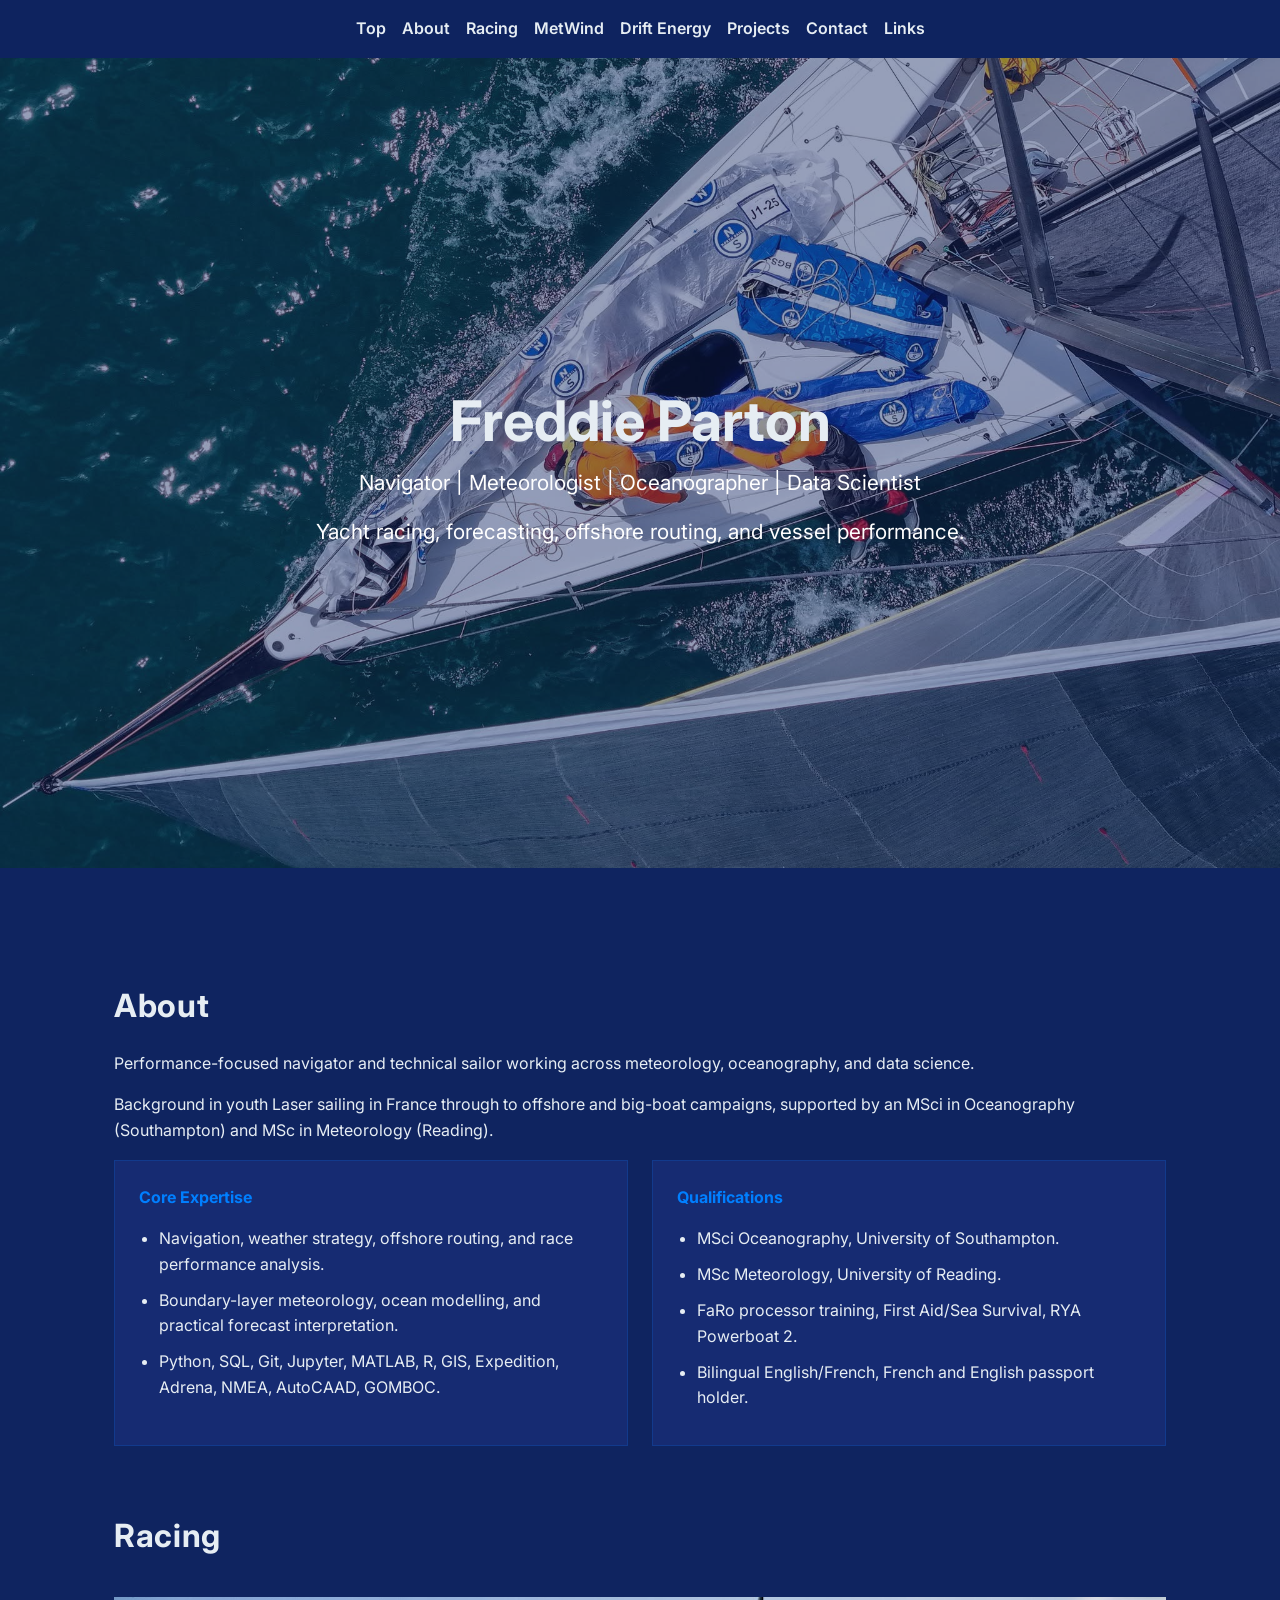
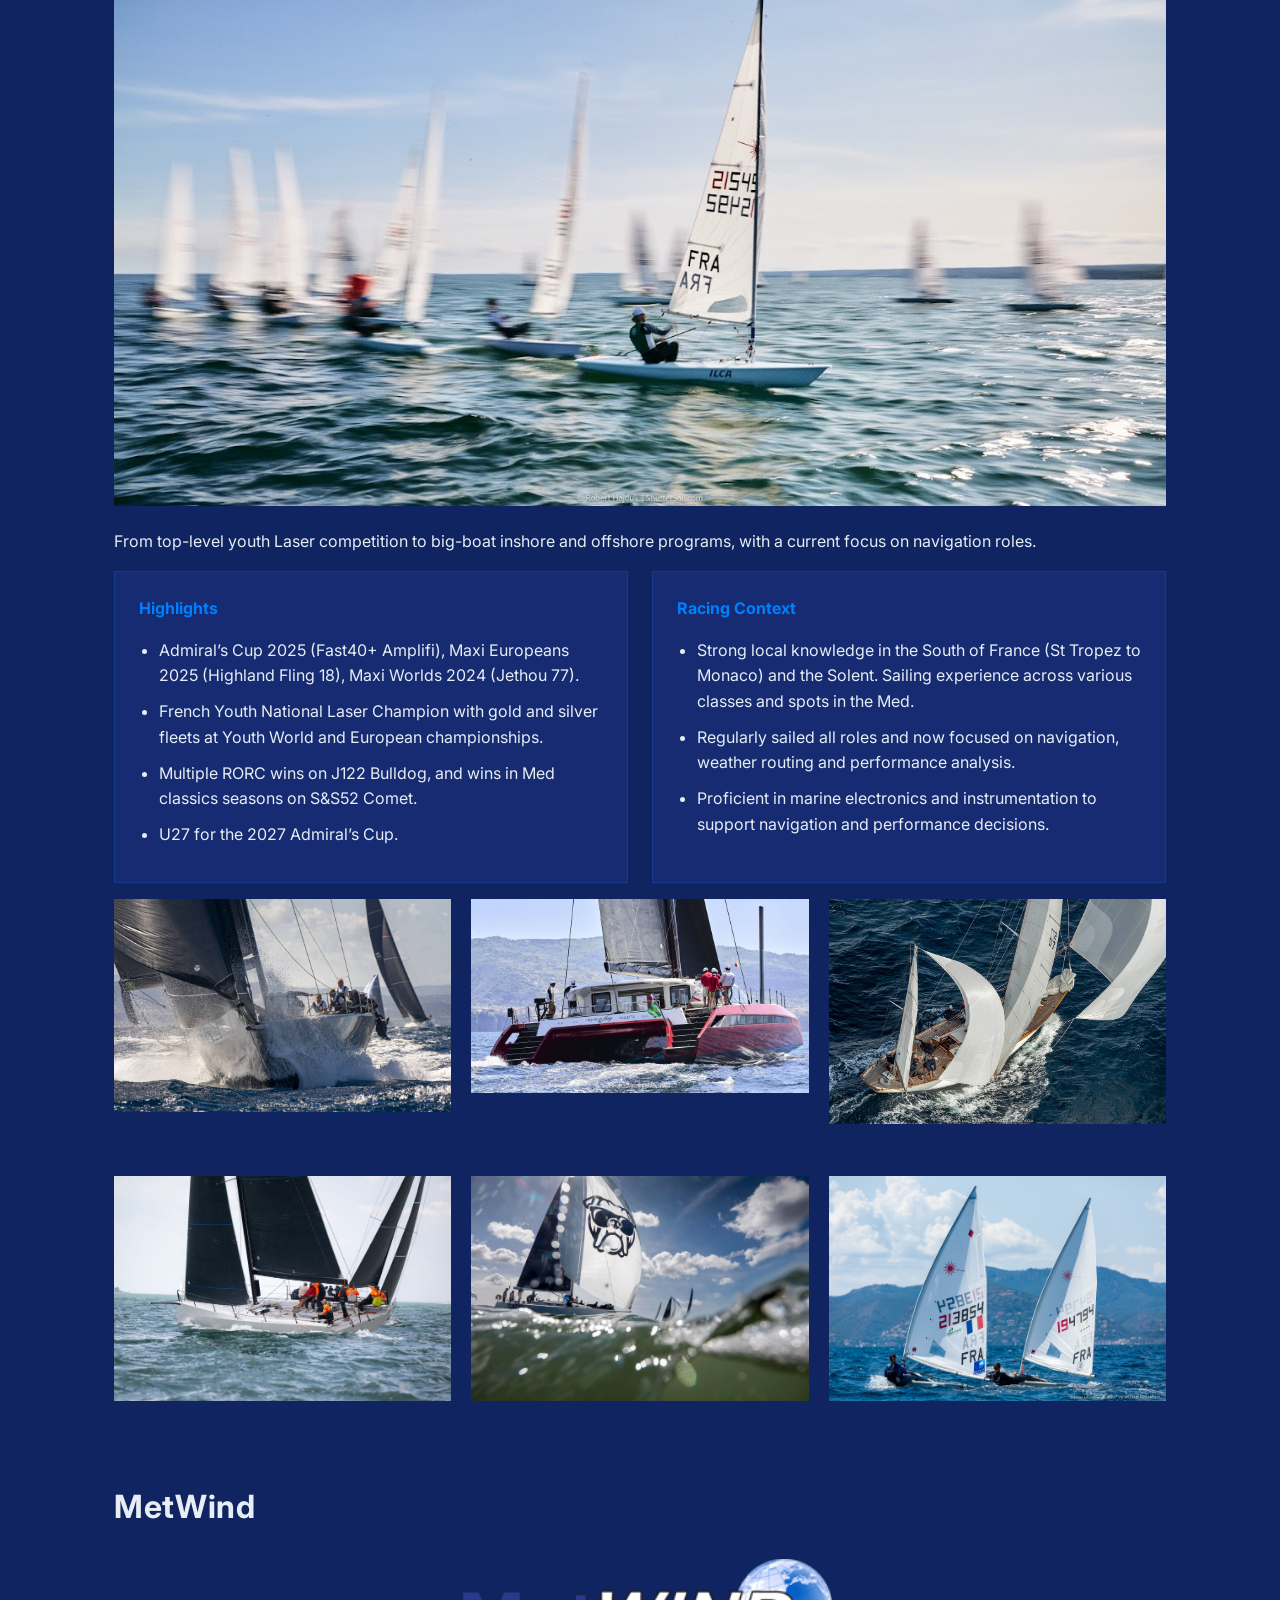
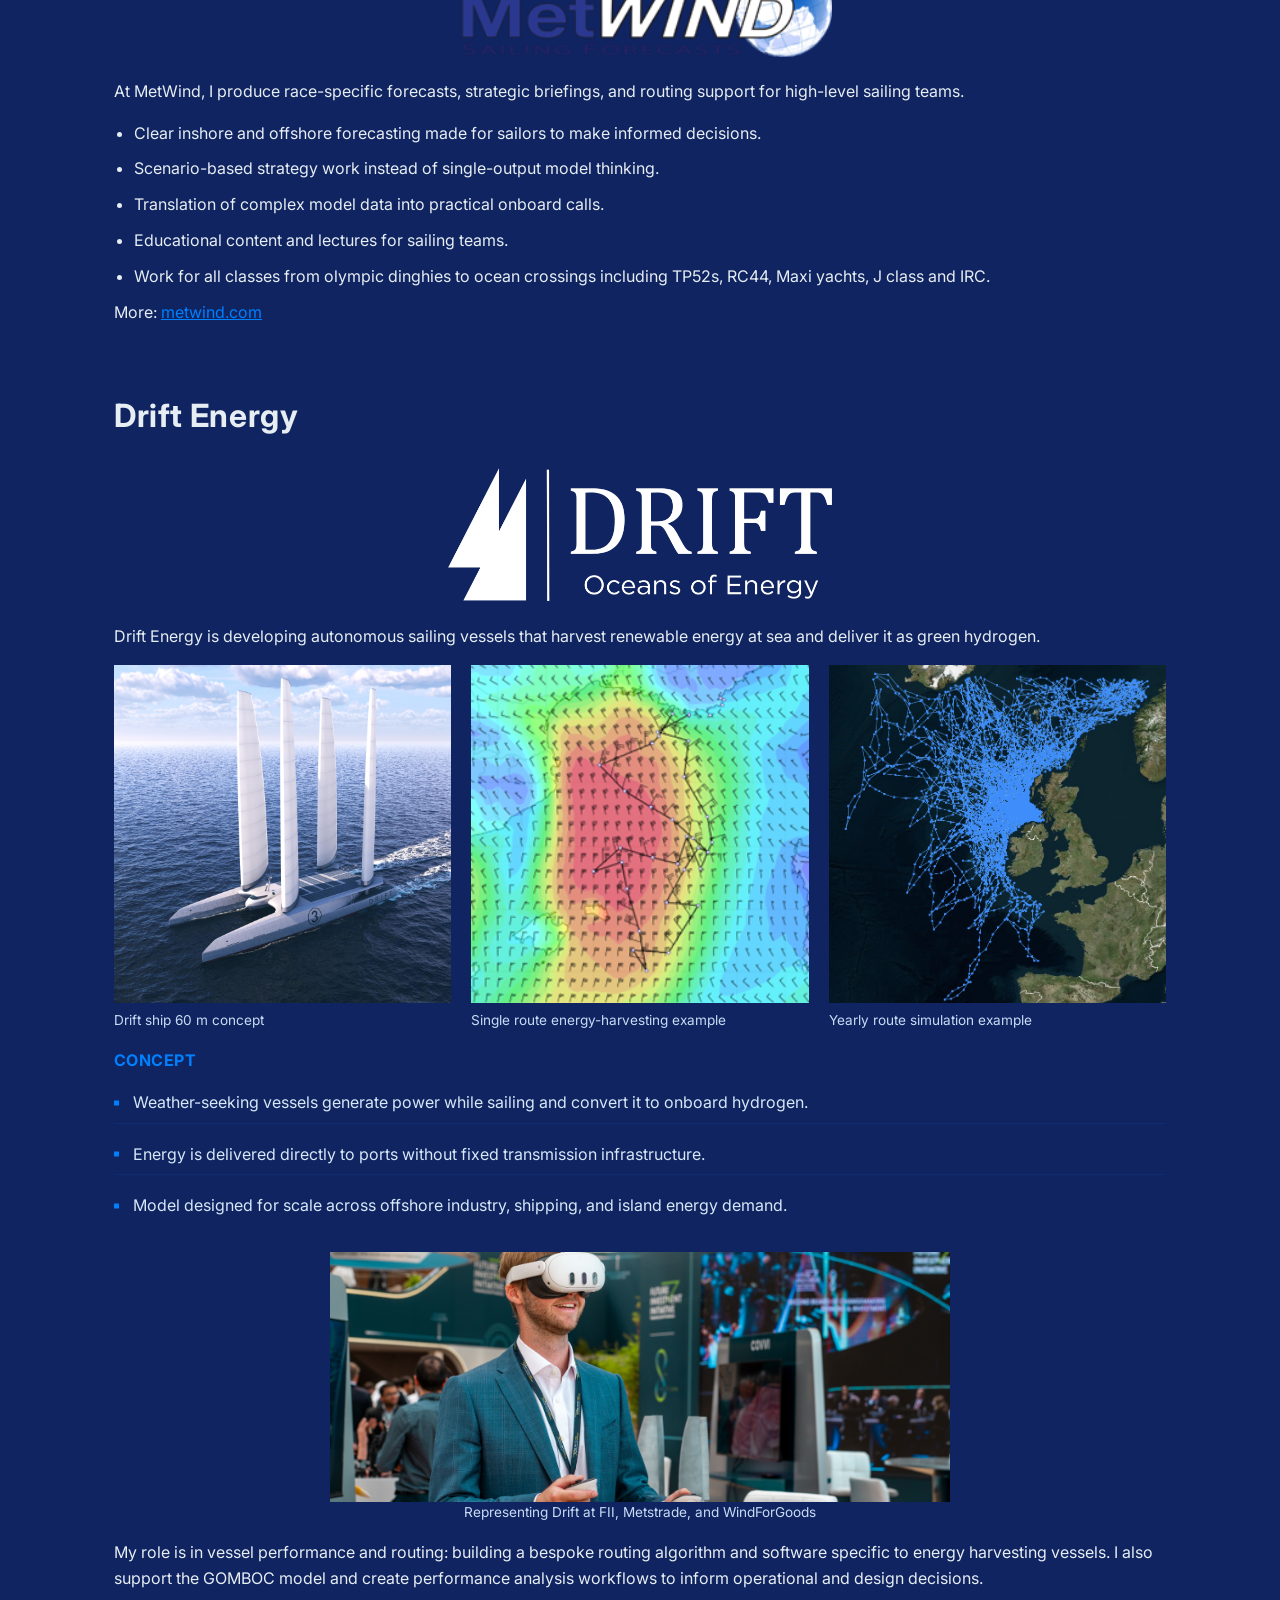
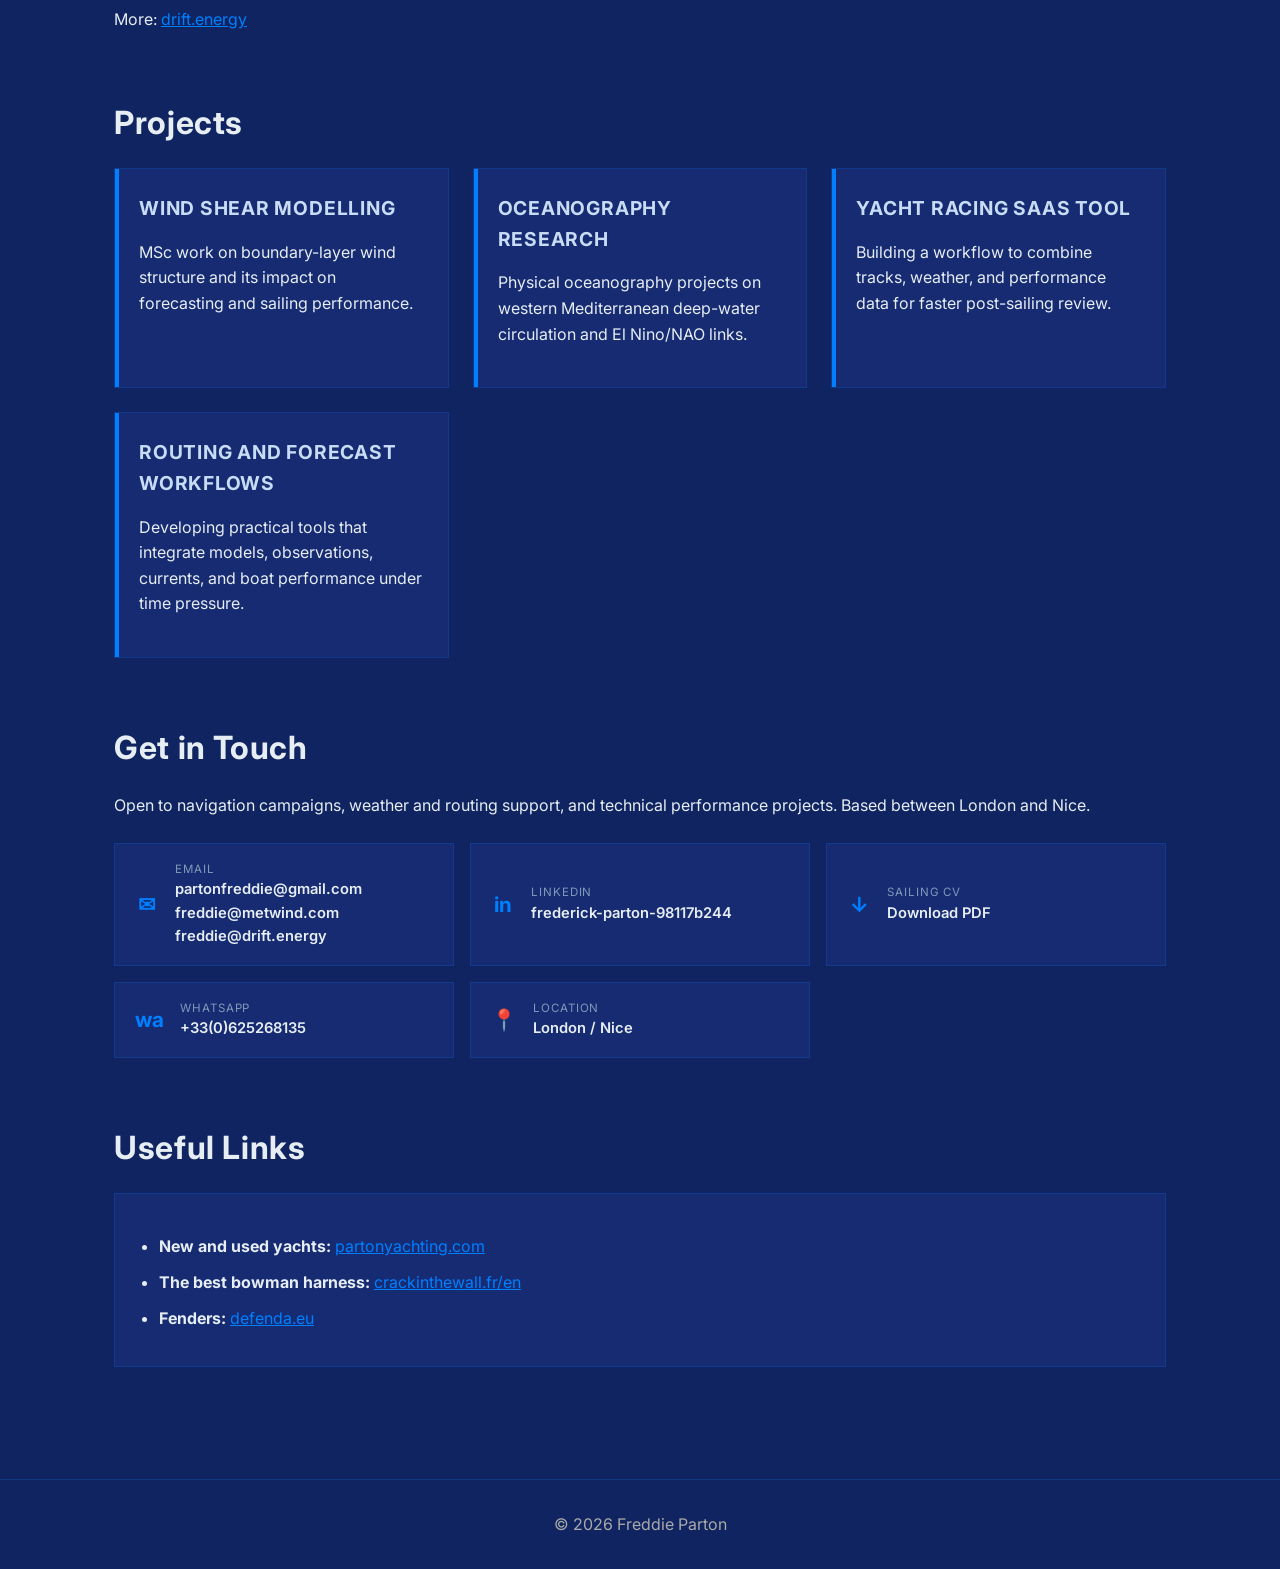
==== index.html @ fcd27dac "more tweak nick feedbak" ====
<!DOCTYPE html>
<html lang="en">
<head>
  <meta charset="UTF-8">
  <meta name="viewport" content="width=device-width, initial-scale=1.0">
  <title>Freddie Parton</title>

  <link href="https://fonts.googleapis.com/css2?family=Inter:wght@400;700&display=swap" rel="stylesheet">
  <link rel="stylesheet" href="css/styles.css">
</head>

<body>

<nav>
  <a href="#top">Top</a>
  <a href="#about">About</a>
  <a href="#racing">Racing</a>
  <a href="#metwind">MetWind</a>
  <a href="#drift">Drift Energy</a>
  <a href="#projects">Projects</a>
  <a href="#contact">Contact</a>
  <a href="#links">Links</a>
</nav>

<section class="hero" id="top">
  <div class="hero-content">
    <h1>Freddie Parton</h1>
    <p>Navigator | Meteorologist | Oceanographer | Data Scientist</p>
    <p class="section-intro">Yacht racing, forecasting, offshore routing, and vessel performance.</p>
  </div>
</section>

<div class="container">

  <section id="about">
    <h2>About</h2>
    <p>Performance-focused navigator and technical sailor working across meteorology, oceanography, and data science.</p>
    <p>Background in youth Laser sailing in France through to offshore and big-boat campaigns, supported by an MSci in Oceanography (Southampton) and MSc in Meteorology (Reading).</p>

    <div class="grid grid-2">
      <div class="card detail-card">
        <h4>Core Expertise</h4>
        <ul>
          <li>Navigation, weather strategy, offshore routing, and race performance analysis.</li>
          <li>Boundary-layer meteorology, ocean modelling, and practical forecast interpretation.</li>
          <li>Python, SQL, Git, Jupyter, MATLAB, R, GIS, Expedition, Adrena, NMEA, AutoCAAD, GOMBOC.</li>
        </ul>
      </div>
      <div class="card detail-card">
        <h4>Qualifications</h4>
        <ul>
          <li>MSci Oceanography, University of Southampton.</li>
          <li>MSc Meteorology, University of Reading.</li>
          <li>FaRo processor training, First Aid/Sea Survival, RYA Powerboat 2.</li>
          <li>Bilingual English/French, French and English passport holder.</li>
        </ul>
      </div>
    </div>
  </section>

  <section id="racing">
    <h2>Racing</h2>
    <img src="images/poland.JPEG" class="section-image" alt="Freddie Parton racing offshore">

    <p>From top-level youth Laser competition to big-boat inshore and offshore programs, with a current focus on navigation roles.</p>

    <div class="grid grid-2">
      <div class="card detail-card">
        <h4>Highlights</h4>
        <ul>
          <li>Admiral&rsquo;s Cup 2025 (Fast40+ Amplifi), Maxi Europeans 2025 (Highland Fling 18), Maxi Worlds 2024 (Jethou 77).</li>  
          <li>French Youth National Laser Champion with gold and silver fleets at Youth World and European championships.</li>
          <li>Multiple RORC wins on J122 Bulldog, and wins in Med classics seasons on S&amp;S52 Comet.</li>
          <li>U27 for the 2027 Admiral&rsquo;s Cup. </li>
        </ul>
      </div>
      <div class="card detail-card">
        <h4>Racing Context</h4>
        <ul>
          <li>Strong local knowledge in the South of France (St Tropez to Monaco) and the Solent. Sailing experience across various classes and spots in the Med.</li>
          <li>Regularly sailed all roles and now focused on navigation, weather routing and performance analysis.</li>
          <li>Proficient in marine electronics and instrumentation to support navigation and performance decisions.</li>
        </ul>
      </div>
    </div>

    <div class="image-grid">
      <img src="images/jethou.JPEG" class="section-image" alt="Jethou racing">
      <img src="images/gbback.JPEG" class="section-image" alt="Big-boat racing">
      <img src="images/comet.JPEG" class="section-image" alt="Comet campaign">
      <img src="images/amplifiside.JPEG" class="section-image" alt="Amplifi campaign">
      <img src="images/bulldogwater.JPEG" class="section-image" alt="Bulldog campaign">
      <img src="images/laserlouise.JPEG" class="section-image" alt="Laser radial">
    </div>
  </section>

  <section id="metwind">
    <h2>MetWind</h2>
    <a href="https://metwind.com/" target="_blank" rel="noopener noreferrer" aria-label="Visit MetWind website" class="logo-link">
      <img src="images/LogoMetWind.png" class="section-image section-logo" alt="MetWind logo">
    </a>

    <p>At MetWind, I produce race-specific forecasts, strategic briefings, and routing support for high-level sailing teams.</p>
    <ul>
      <li>Clear inshore and offshore forecasting made for sailors to make informed decisions.</li>
      <li>Scenario-based strategy work instead of single-output model thinking.</li>
      <li>Translation of complex model data into practical onboard calls.</li>
      <li>Educational content and lectures for sailing teams.</li>
      <li>Work for all classes from olympic dinghies to ocean crossings including TP52s, RC44, Maxi yachts, J class and IRC.</li>
    </ul>
    <p>More: <a href="https://metwind.com/" target="_blank" rel="noopener noreferrer">metwind.com</a></p>
  </section>

  <section id="drift">
    <h2>Drift Energy</h2>
    <a href="https://drift.energy/" target="_blank" rel="noopener noreferrer" aria-label="Visit Drift Energy website" class="logo-link">
      <img src="images/DRIFTLogo_White.webp" class="section-image section-logo" alt="Drift Energy logo">
    </a>

    <p>Drift Energy is developing autonomous sailing vessels that harvest renewable energy at sea and deliver it as green hydrogen.</p>

    <div class="image-grid">
      <figure class="image-figure">
        <img src="images/MVY SY Headline image.jpg" class="section-image" alt="Drift vessel concept">
        <figcaption class="image-caption">Drift ship 60 m concept</figcaption>
      </figure>
      <figure class="image-figure">
        <img src="images/single route drift.png" class="section-image" alt="Single route simulation">
        <figcaption class="image-caption">Single route energy-harvesting example</figcaption>
      </figure>
      <figure class="image-figure">
        <img src="images/year of routes drift.png" class="section-image" alt="Yearly route simulation">
        <figcaption class="image-caption">Yearly route simulation example</figcaption>
      </figure>
    </div>

    <div class="campaign-list">
      <div class="campaign">
        <h4>Concept</h4>
        <ul>
          <li>Weather-seeking vessels generate power while sailing and convert it to onboard hydrogen.</li>
          <li>Energy is delivered directly to ports without fixed transmission infrastructure.</li>
          <li>Model designed for scale across offshore industry, shipping, and island energy demand.</li>
        </ul>
      </div>
    </div>

    <figure class="single-feature-figure">
      <img src="images/Fii_drift.jpg" class="section-image single-feature-image" alt="Freddie representing Drift Energy">
      <figcaption class="image-caption">Representing Drift at FII, Metstrade, and WindForGoods</figcaption>
    </figure>

    <p>My role is in vessel performance and routing: building a bespoke routing algorithm and software specific to energy harvesting vessels. I also support the GOMBOC model and create performance analysis workflows to inform operational and design decisions.</p>
    <p>More: <a href="https://drift.energy/" target="_blank" rel="noopener noreferrer">drift.energy</a></p>
  </section>

  <section id="projects">
    <h2>Projects</h2>

    <div class="grid grid-2">
      <div class="card project-card">
        <h3>Wind Shear Modelling</h3>
        <p>MSc work on boundary-layer wind structure and its impact on forecasting and sailing performance.</p>
      </div>

      <div class="card project-card">
        <h3>Oceanography Research</h3>
        <p>Physical oceanography projects on western Mediterranean deep-water circulation and El Nino/NAO links.</p>
      </div>

      <div class="card project-card">
        <h3>Yacht Racing SAAS Tool</h3>
        <p>Building a workflow to combine tracks, weather, and performance data for faster post-sailing review.</p>
      </div>

      <div class="card project-card">
        <h3>Routing And Forecast Workflows</h3>
        <p>Developing practical tools that integrate models, observations, currents, and boat performance under time pressure.</p>
      </div>
    </div>
  </section>

  <section id="contact">
    <h2>Get in Touch</h2>

    <p>Open to navigation campaigns, weather and routing support, and technical performance projects. Based between London and Nice.</p>

    <div class="contact-grid">
      <a href="mailto:partonfreddie@gmail.com" class="contact-item">
        <span class="contact-icon">&#9993;</span>
        <span class="contact-detail">
          <span class="contact-label">Email</span>
          <span class="contact-value">partonfreddie@gmail.com</span>
          <span class="contact-value">freddie@metwind.com</span>
          <span class="contact-value">freddie@drift.energy</span>
        </span>
      </a>

      <a href="https://www.linkedin.com/in/frederick-parton-98117b244/" target="_blank" rel="noopener noreferrer" class="contact-item">
        <span class="contact-icon">in</span>
        <span class="contact-detail">
          <span class="contact-label">LinkedIn</span>
          <span class="contact-value">frederick-parton-98117b244</span>
        </span>
      </a>

      <a href="Freddie%20Parton%20sailing%20CV%202026.pdf" class="contact-item" target="_blank" rel="noopener noreferrer">
        <span class="contact-icon">&#8595;</span>
        <span class="contact-detail">
          <span class="contact-label">Sailing CV</span>
          <span class="contact-value">Download PDF</span>
        </span>
      </a>

      <a href="https://wa.me/33625268135" target="_blank" rel="noopener noreferrer" class="contact-item">
        <span class="contact-icon">wa</span>
        <span class="contact-detail">
          <span class="contact-label">WhatsApp</span>
          <span class="contact-value">+33(0)625268135</span>
        </span>
      </a>

      <div class="contact-item">
        <span class="contact-icon">&#128205;</span>
        <span class="contact-detail">
          <span class="contact-label">Location</span>
          <span class="contact-value">London / Nice</span>
        </span>
      </div>
    </div>
  </section>

  <section id="links">
    <h2>Useful Links</h2>

    <div class="card detail-card">
      <ul>
        <li><strong>New and used yachts:</strong> <a href="https://www.partonyachting.com/" target="_blank" rel="noopener noreferrer">partonyachting.com</a></li>
        <li><strong>The best bowman harness:</strong> <a href="https://crackinthewall.fr/en" target="_blank" rel="noopener noreferrer">crackinthewall.fr/en</a></li>
        <li><strong>Fenders:</strong> <a href="https://defenda.eu/" target="_blank" rel="noopener noreferrer">defenda.eu</a></li>
      </ul>
    </div>
  </section>

</div>

<footer>
  &copy; 2026 Freddie Parton
</footer>

</body>
</html>
---- css/styles.css ----
/* ===== RESET ===== */
* {
  margin: 0;
  padding: 0;
  box-sizing: border-box;
}

/* ===== BODY ===== */
body {
  font-family: 'Inter', sans-serif;
  background: #0f2460;
  color: #e6edf3;
  line-height: 1.6;
}

a {
  color: #007FFF;
}

p {
  margin-bottom: 1rem;
}

ul {
  margin: 1rem 0 0 1.25rem;
}

li {
  margin-bottom: 0.65rem;
}

/* ===== NAVBAR ===== */
nav {
  position: sticky;
  top: 0;
  background: rgba(15, 36, 96, 0.92);
  backdrop-filter: blur(10px);
  padding: 1rem;
  text-align: center;
  display: flex;
  flex-wrap: wrap;
  justify-content: center;
  gap: 0.35rem 1rem;
  z-index: 1000;
}

nav a {
  color: #e6edf3;
  text-decoration: none;
  font-weight: 600;
}

nav a:hover {
  color: #007FFF;
}

/* ===== HERO ===== */
.hero {
  height: 90vh;
  background: url('../images/amplifitop.JPEG') center/cover no-repeat;
  display: flex;
  align-items: center;
  justify-content: center;
  text-align: center;
  position: relative;
}

.hero::after {
  content: '';
  position: absolute;
  inset: 0;
  background: rgba(15, 36, 96, 0.43);
}

.hero-content {
  position: relative;
  z-index: 1;
}

.hero h1 {
  font-size: 3.5rem;
}

.hero p {
  color: #fff;
  font-size: 1.3rem;
  font-weight: 400;
}

.section-intro {
  max-width: 760px;
  margin: 1rem auto 0;
}

/* ===== CONTAINER ===== */
.container {
  max-width: 1100px;
  margin: auto;
  padding: 3rem 1.5rem;
}

/* ===== SECTIONS ===== */
section {
  margin-bottom: 4rem;
}

h2 {
  font-size: 2rem;
  font-weight: 700;
  letter-spacing: 0.02em;
  margin-bottom: 1.25rem;
}

h3 {
  font-size: 1.2rem;
  font-weight: 700;
  letter-spacing: 0.04em;
  text-transform: uppercase;
  color: #c8dcf5;
  margin-bottom: 1rem;
}

h4 {
  font-size: 1rem;
}

/* ===== IMAGE STYLING ===== */
.section-image {
  width: 100%;
  border-radius: 0;
  margin: 1rem 0;
}

.section-logo {
  display: block;
  width: min(100%, 420px);
  margin: 1rem auto;
  border: 0;
}

.logo-link {
  display: block;
  width: min(100%, 420px);
  margin: 1rem auto;
  border: 0;
  outline: none;
  text-decoration: none;
}

.logo-link:focus,
.logo-link:focus-visible,
.logo-link:active {
  outline: none;
  box-shadow: none;
}

.logo-link .section-logo {
  width: 100%;
  margin: 0;
}

.drift-hero-media {
  display: grid;
  grid-template-columns: 1fr 1fr;
  gap: 1rem;
  max-width: 900px;
  margin: 0 auto 1rem;
}

.drift-hero-image {
  margin: 0;
  height: 280px;
  object-fit: cover;
}

.drift-logo-panel {
  height: 280px;
  display: flex;
  flex-direction: column;
  justify-content: center;
  align-items: center;
  background: linear-gradient(160deg, #0f2460 0%, #1b3f9b 100%);
  border: 1px solid rgba(0, 127, 255, 0.35);
}

.drift-logo-wordmark {
  color: #ffffff;
  font-size: clamp(2.1rem, 4vw, 3rem);
  font-weight: 800;
  letter-spacing: 0.18em;
  line-height: 1;
}

.drift-logo-sub {
  margin-top: 0.55rem;
  color: #8fd0ff;
  font-size: clamp(0.9rem, 1.6vw, 1.15rem);
  font-weight: 700;
  letter-spacing: 0.42em;
}

.single-feature-image {
  display: block;
  max-width: 620px;
  height: 250px;
  object-fit: cover;
  margin: 1rem auto 0;
}

.single-feature-figure {
  margin: 0 0 1rem;
}

.single-feature-figure .image-caption {
  text-align: center;
  margin-top: 0;
  margin-bottom: 1rem;
}

.image-grid {
  display: grid;
  gap: 1.25rem;
  grid-template-columns: repeat(auto-fit, minmax(260px, 1fr));
  margin-bottom: 1rem;
}

.image-figure {
  margin: 0;
}

.image-figure .section-image {
  margin: 0;
}

.image-caption {
  margin-top: 0;
  font-size: 0.85rem;
  color: #c8dcf5;
}

/* ===== CARDS ===== */
.card {
  background: #162b72;
  padding: 1.5rem;
  border-radius: 0;
  border: 1px solid rgba(0, 127, 255, 0.18);
  transition: transform 0.2s;
}

.card:hover {
  transform: translateY(-5px);
}

.project-card {
  position: relative;
  overflow: hidden;
}

.project-card::before {
  content: '';
  position: absolute;
  inset: 0 auto 0 0;
  width: 4px;
  background: linear-gradient(180deg, #007FFF 0%, #007FFF 100%);
}

.detail-card h4 {
  margin-bottom: 0.75rem;
  color: #007FFF;
}

.card-note {
  margin-bottom: 0;
  color: #66B2FF;
  font-size: 0.95rem;
}

@media (max-width: 760px) {
  .drift-hero-media {
    grid-template-columns: 1fr;
  }

  .drift-hero-image,
  .drift-logo-panel {
    height: 220px;
  }

  .single-feature-image {
    height: 210px;
  }
}

/* ===== EXPLORE LINK ===== */
section > a {
  display: inline-block;
  margin-top: 0.75rem;
  padding: 0.4rem 1.1rem;
  border: 1px solid #007FFF;
  color: #007FFF;
  text-decoration: none;
  font-weight: 600;
  font-size: 0.9rem;
  letter-spacing: 0.04em;
  transition: background 0.18s, color 0.18s;
}

section > a:hover {
  background: #007FFF;
  color: #fff;
}

/* ===== CONTACT GRID ===== */
.contact-grid {
  display: grid;
  grid-template-columns: repeat(auto-fit, minmax(280px, 1fr));
  gap: 1rem;
  margin-top: 1.5rem;
}

.contact-item {
  display: flex;
  align-items: center;
  gap: 1rem;
  background: #162b72;
  border: 1px solid rgba(0, 127, 255, 0.2);
  padding: 1rem 1.25rem;
  text-decoration: none;
  transition: border-color 0.18s, background 0.18s;
}

.contact-item:hover {
  border-color: #007FFF;
  background: rgba(0, 127, 255, 0.08);
}

.contact-icon {
  font-size: 1.3rem;
  color: #007FFF;
  font-weight: 700;
  min-width: 1.5rem;
  text-align: center;
  flex-shrink: 0;
}

.contact-detail {
  display: flex;
  flex-direction: column;
}

.contact-label {
  font-size: 0.72rem;
  text-transform: uppercase;
  letter-spacing: 0.08em;
  color: #8099b8;
}

.contact-value {
  font-size: 0.92rem;
  font-weight: 600;
  color: #e6edf3;
  overflow-wrap: anywhere;
}

/* ===== CAMPAIGN LIST ===== */
.campaign-list {
  display: flex;
  flex-direction: column;
  gap: 2rem;
}

.campaign h4 {
  font-size: 1rem;
  font-weight: 700;
  color: #007FFF;
  letter-spacing: 0.03em;
  margin-bottom: 0.6rem;
  text-transform: uppercase;
}

.campaign ul {
  list-style: none;
  margin: 0;
  padding: 0;
}

.campaign li {
  padding: 0.45rem 0 0.45rem 1.2rem;
  position: relative;
  border-bottom: 1px solid rgba(0, 127, 255, 0.1);
  color: #d6e8f8;
}

.campaign li:last-child {
  border-bottom: none;
}

.campaign li::before {
  content: '';
  position: absolute;
  left: 0;
  top: 50%;
  transform: translateY(-50%);
  width: 5px;
  height: 5px;
  background: #007FFF;
}

/* ===== GRID ===== */
.grid {
  display: grid;
  gap: 1.5rem;
}

.grid-2 {
  grid-template-columns: repeat(auto-fit, minmax(250px, 1fr));
}

/* ===== FOOTER ===== */
footer {
  text-align: center;
  padding: 2rem;
  border-top: 1px solid rgba(0, 127, 255, 0.2);
  color: #aaa;
}

@media (max-width: 700px) {
  .hero {
    height: 75vh;
  }

  .hero h1 {
    font-size: 2.5rem;
  }

  .hero p {
    font-size: 1.1rem;
  }
}
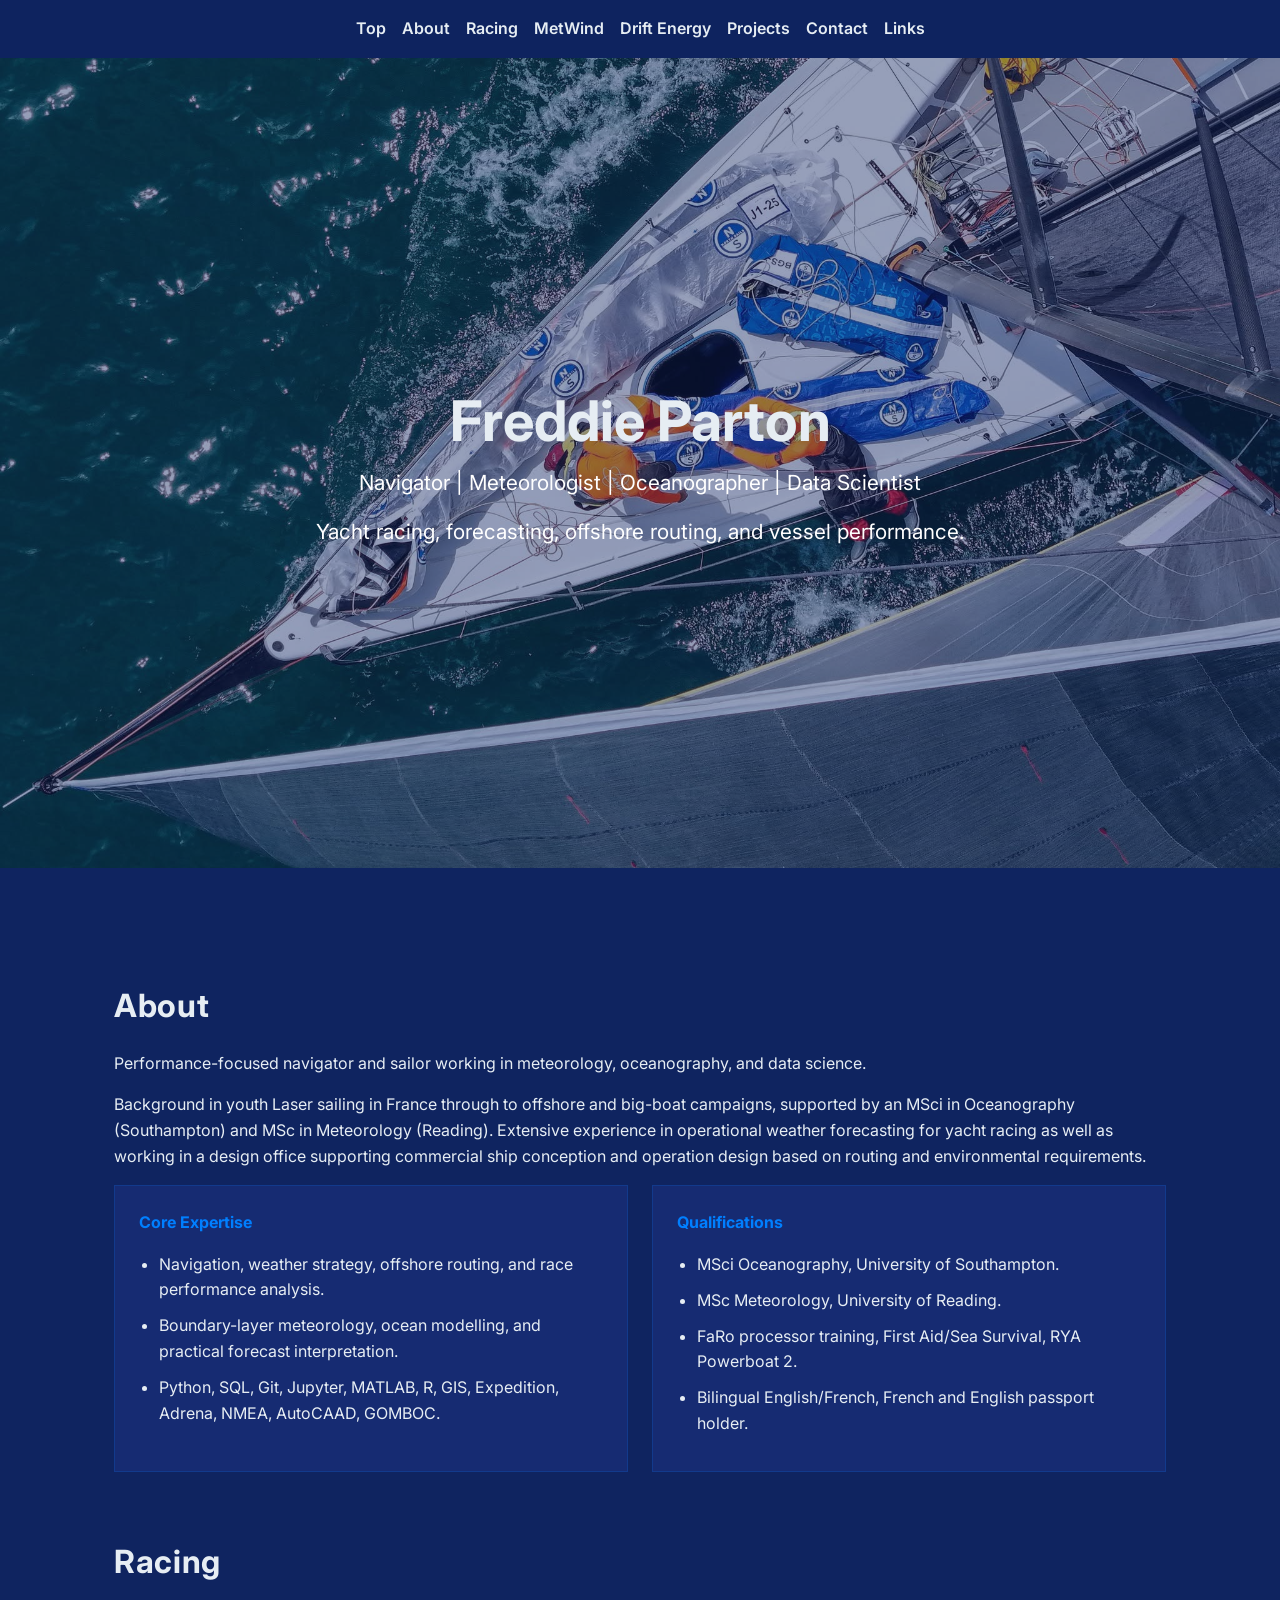
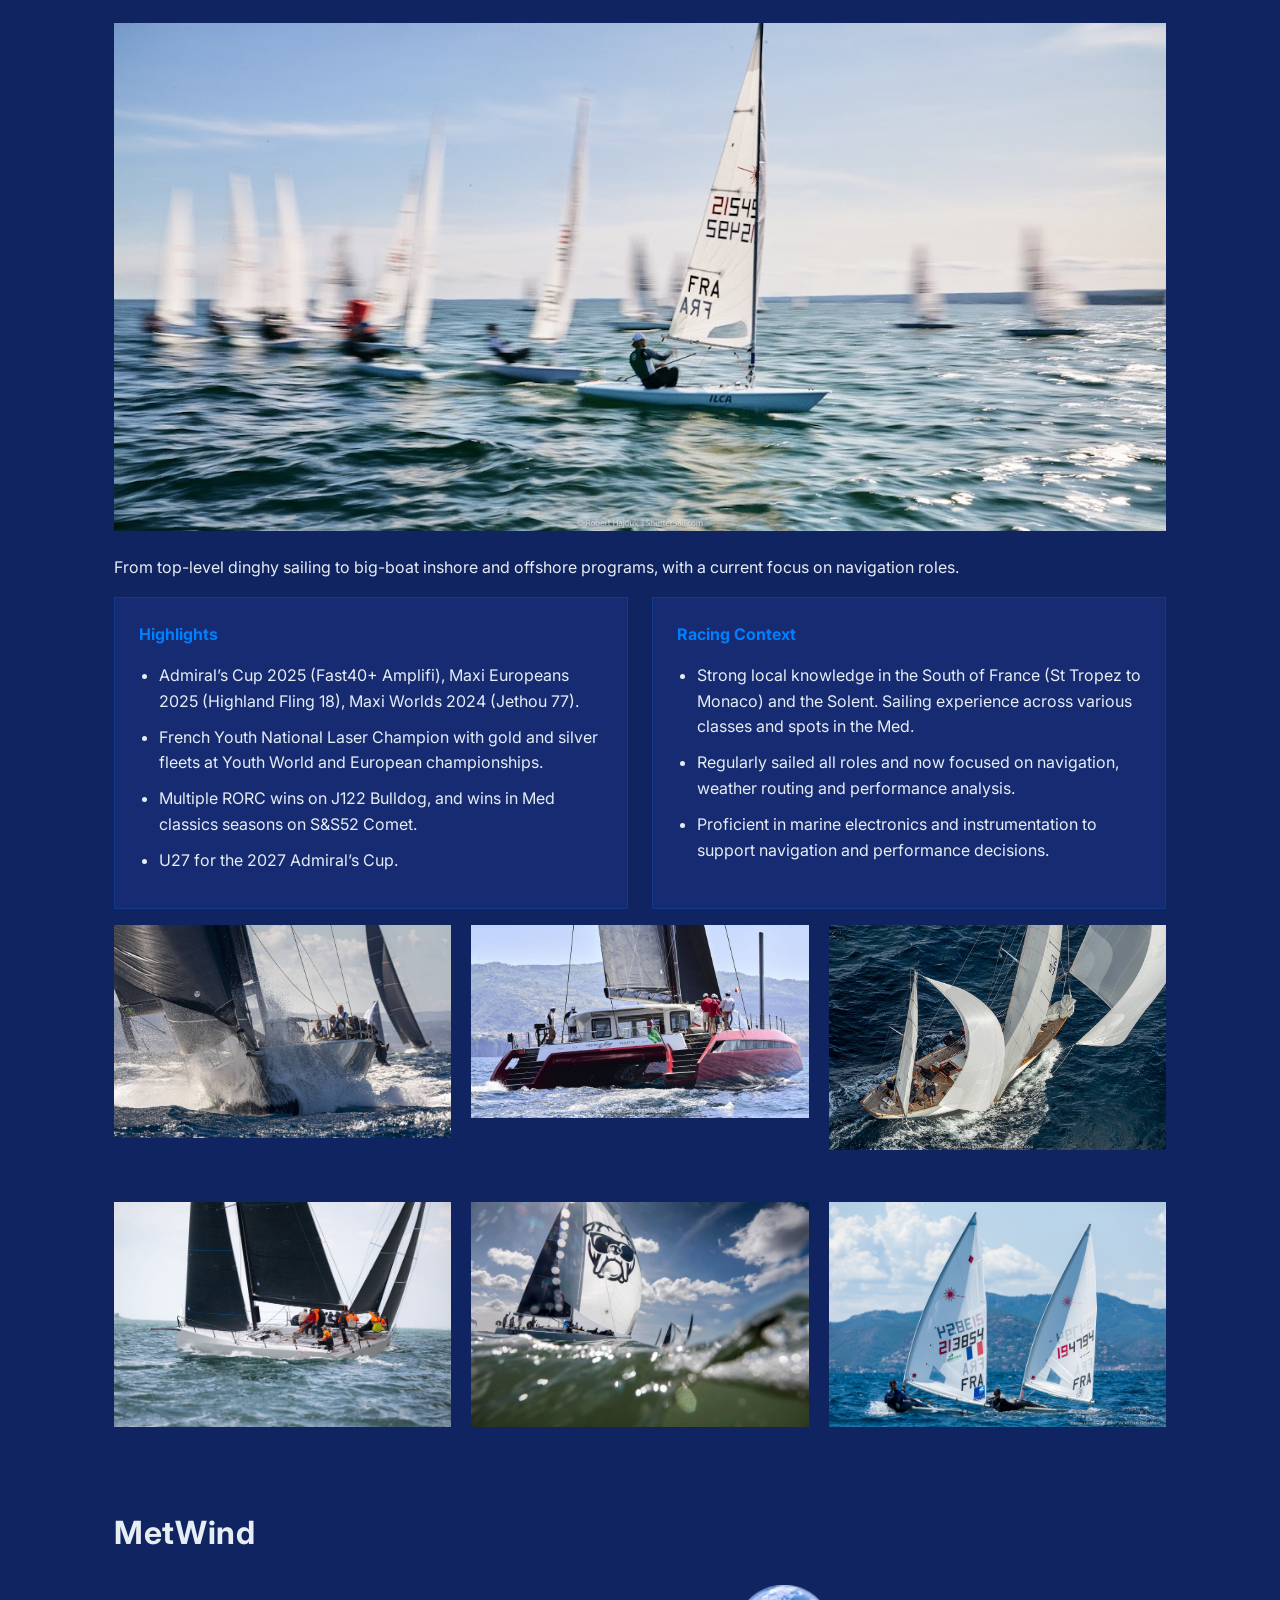
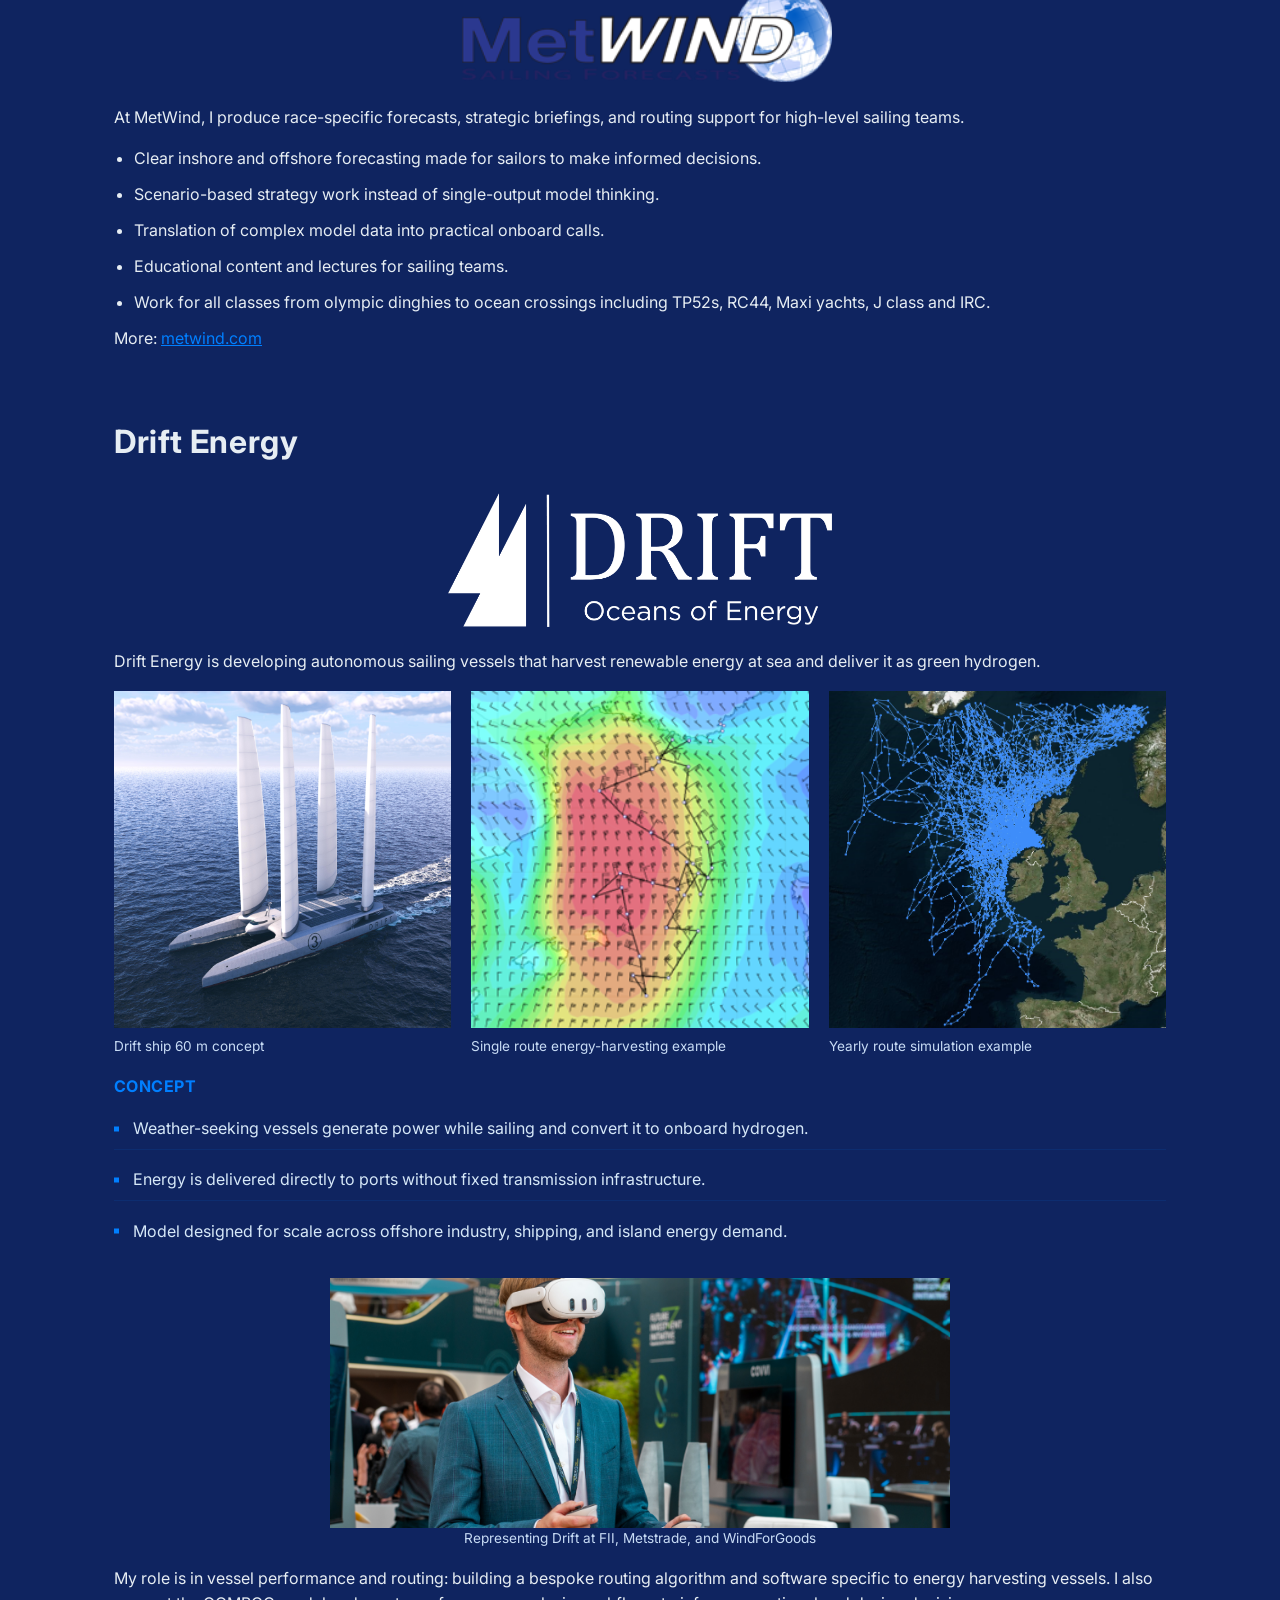
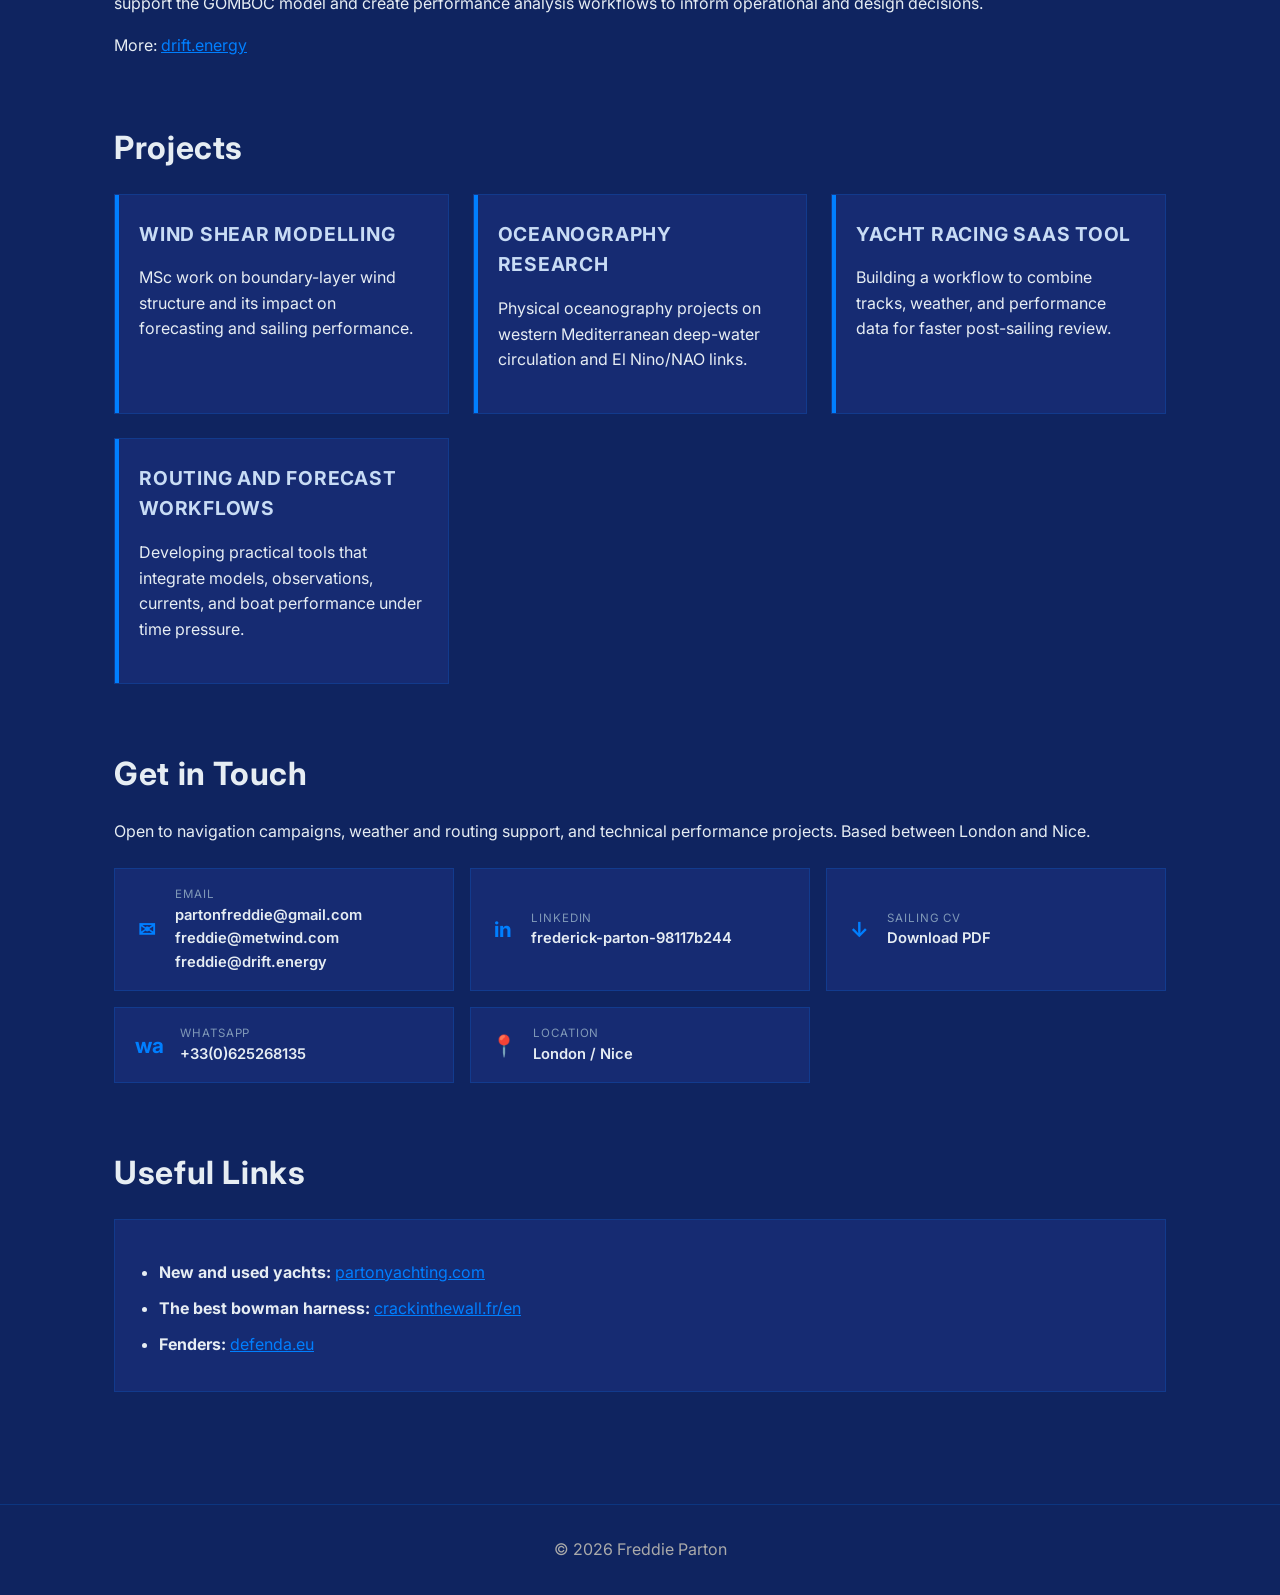
==== commit c3a5fd31: "tweaks MWI" ====
--- a/index.html
+++ b/index.html
@@ -34,8 +34,8 @@
 
   <section id="about">
     <h2>About</h2>
-    <p>Performance-focused navigator and technical sailor working across meteorology, oceanography, and data science.</p>
-    <p>Background in youth Laser sailing in France through to offshore and big-boat campaigns, supported by an MSci in Oceanography (Southampton) and MSc in Meteorology (Reading).</p>
+    <p>Performance-focused navigator and sailor working in meteorology, oceanography, and data science.</p>
+    <p>Background in youth Laser sailing in France through to offshore and big-boat campaigns, supported by an MSci in Oceanography (Southampton) and MSc in Meteorology (Reading). Extensive experience in operational weather forecasting for yacht racing as well as working in a design office supporting commercial ship conception and operation design based on routing and environmental requirements.</p>
 
     <div class="grid grid-2">
       <div class="card detail-card">
@@ -62,7 +62,7 @@
     <h2>Racing</h2>
     <img src="images/poland.JPEG" class="section-image" alt="Freddie Parton racing offshore">
 
-    <p>From top-level youth Laser competition to big-boat inshore and offshore programs, with a current focus on navigation roles.</p>
+    <p>From top-level dinghy sailing to big-boat inshore and offshore programs, with a current focus on navigation roles.</p>
 
     <div class="grid grid-2">
       <div class="card detail-card">
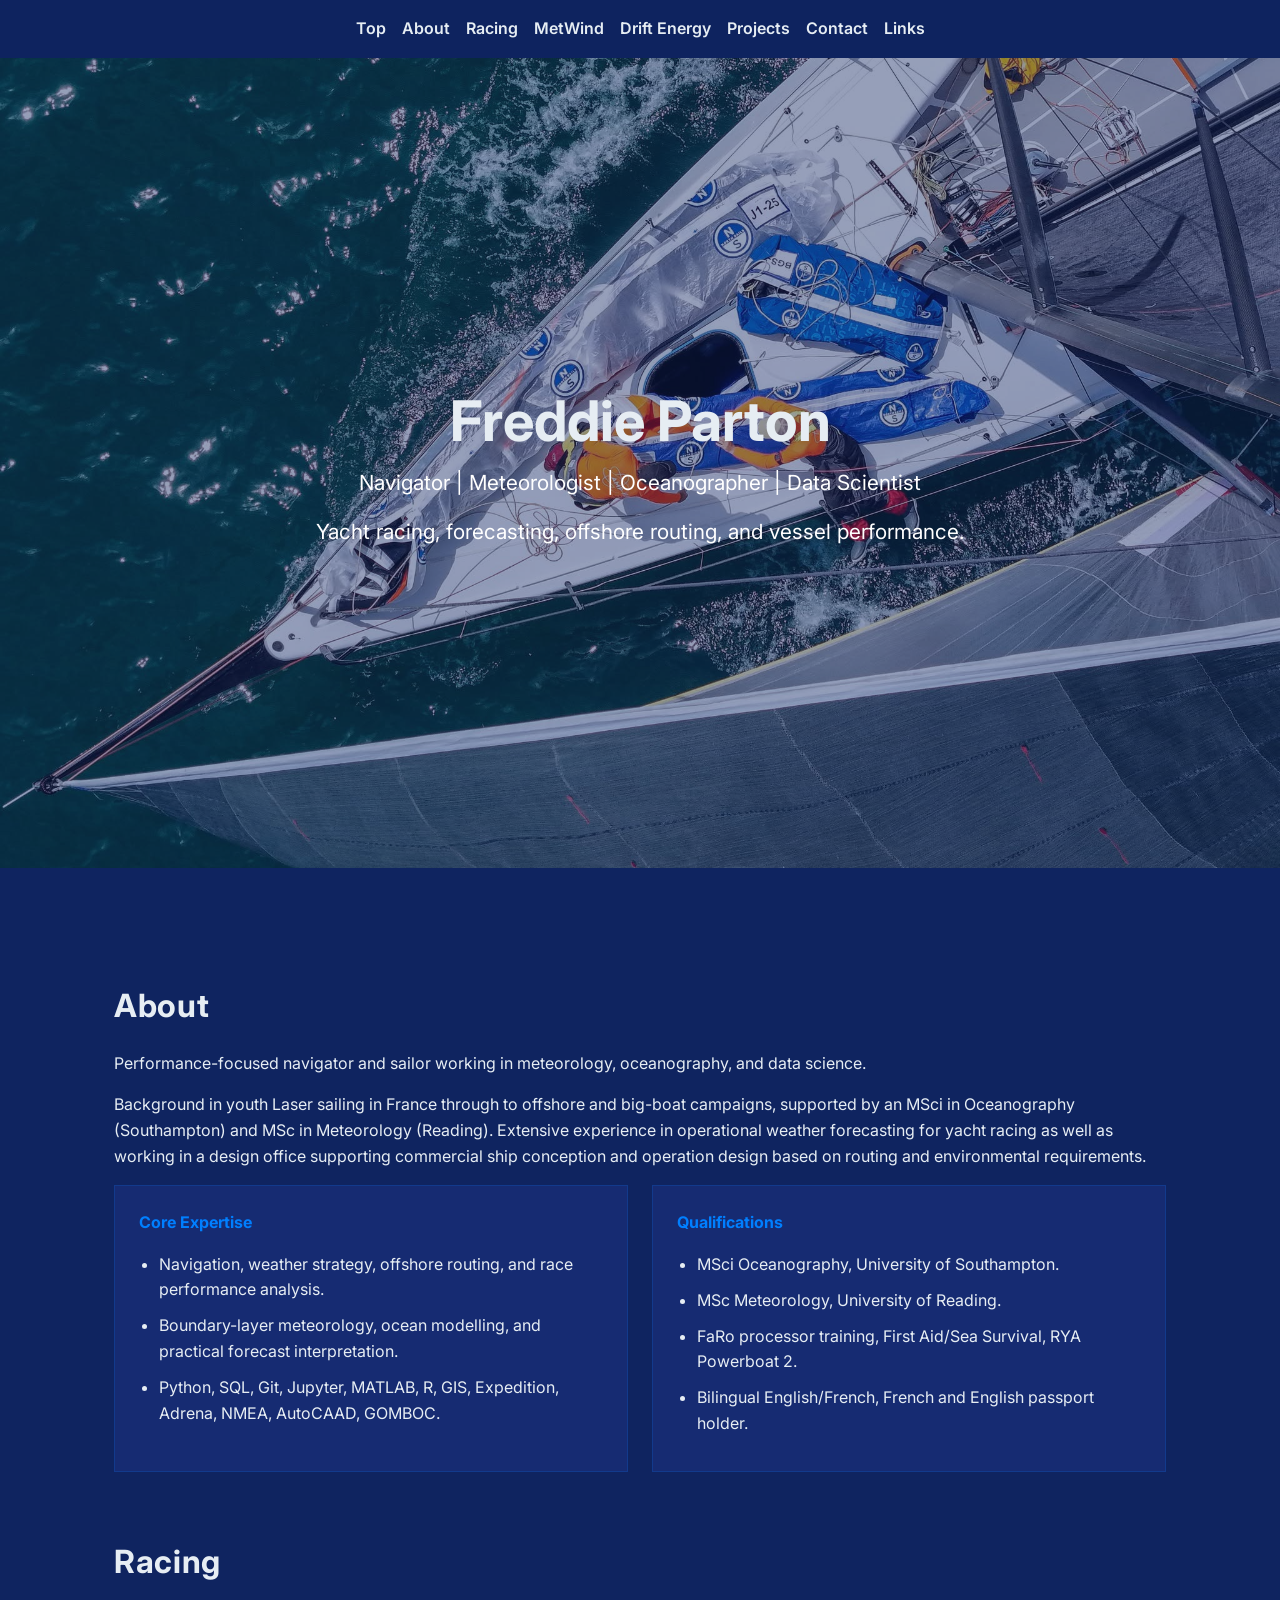
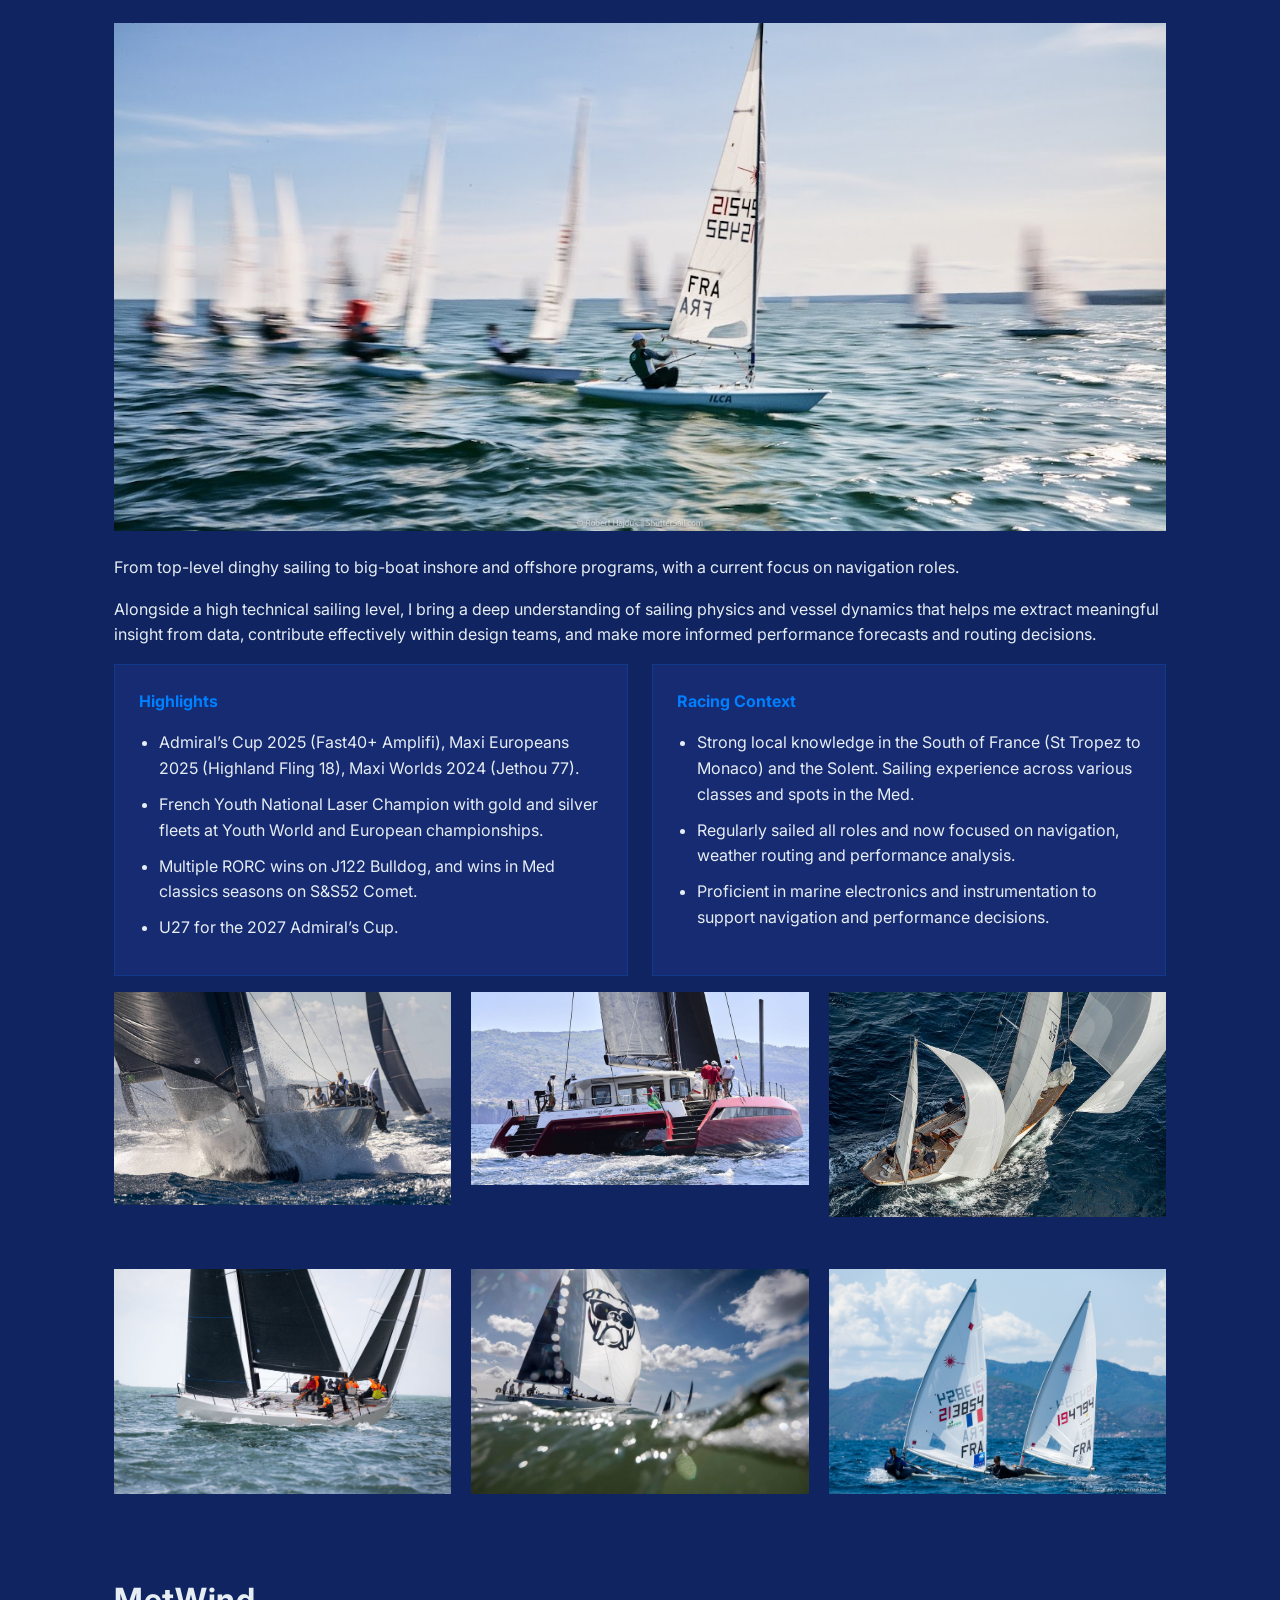
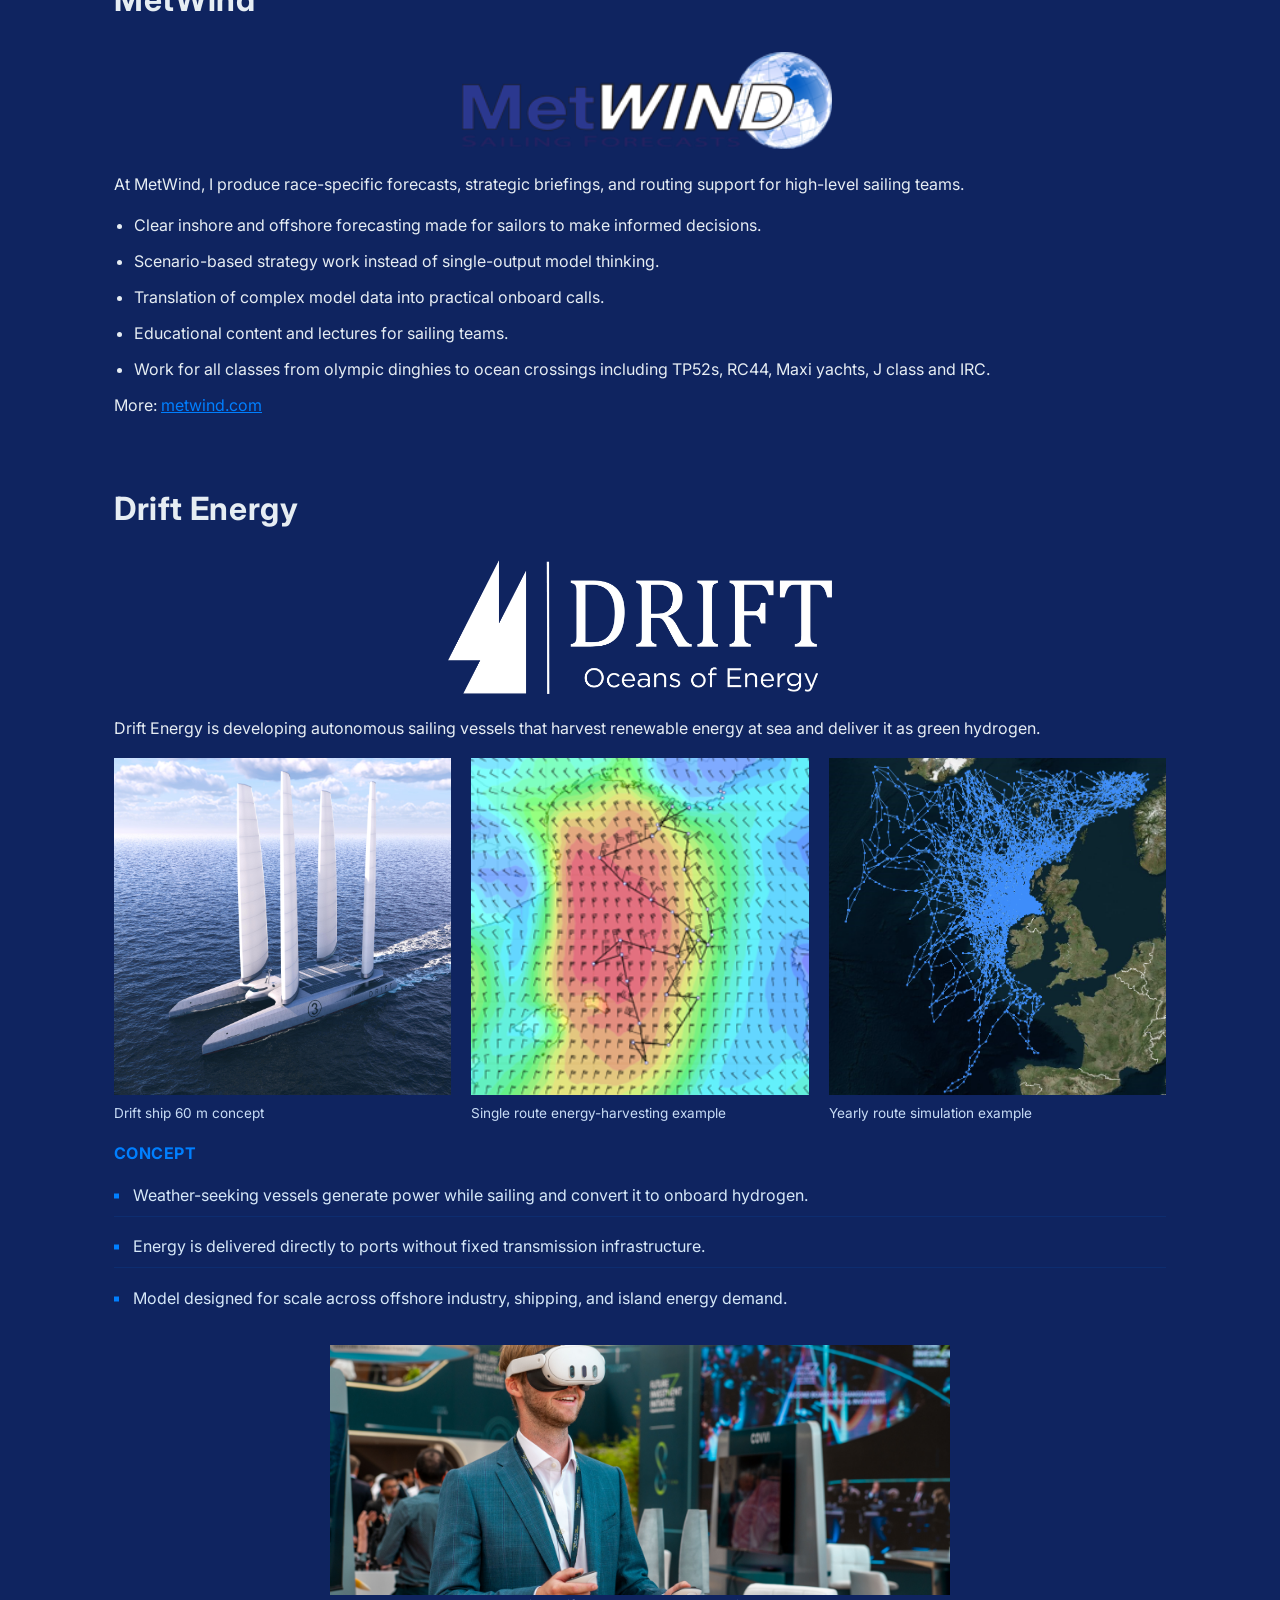
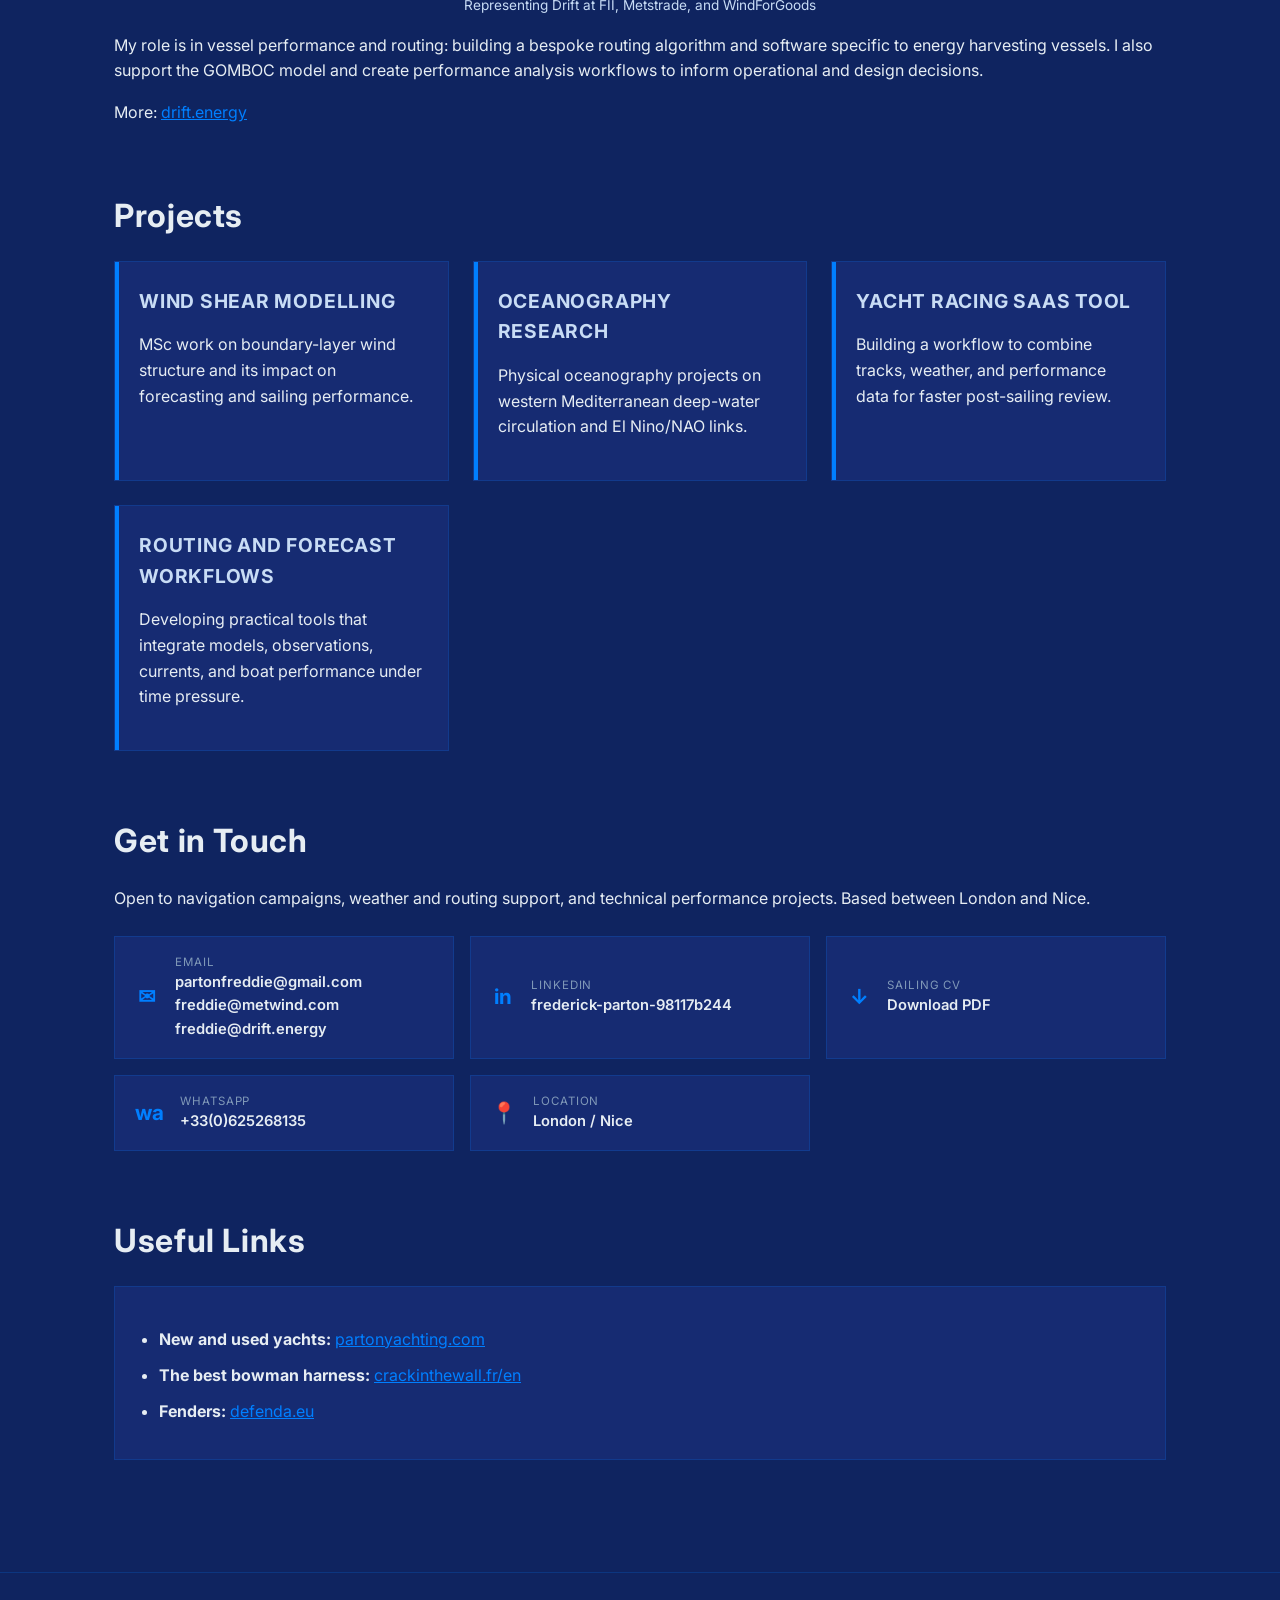
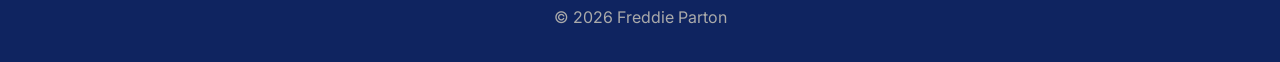
==== commit a03cfa2f: "added vessel dynamics" ====
--- a/index.html
+++ b/index.html
@@ -63,6 +63,7 @@
     <img src="images/poland.JPEG" class="section-image" alt="Freddie Parton racing offshore">
 
     <p>From top-level dinghy sailing to big-boat inshore and offshore programs, with a current focus on navigation roles.</p>
+    <p>Alongside a high technical sailing level, I bring a deep understanding of sailing physics and vessel dynamics that helps me extract meaningful insight from data, contribute effectively within design teams, and make more informed performance forecasts and routing decisions.</p>
 
     <div class="grid grid-2">
       <div class="card detail-card">
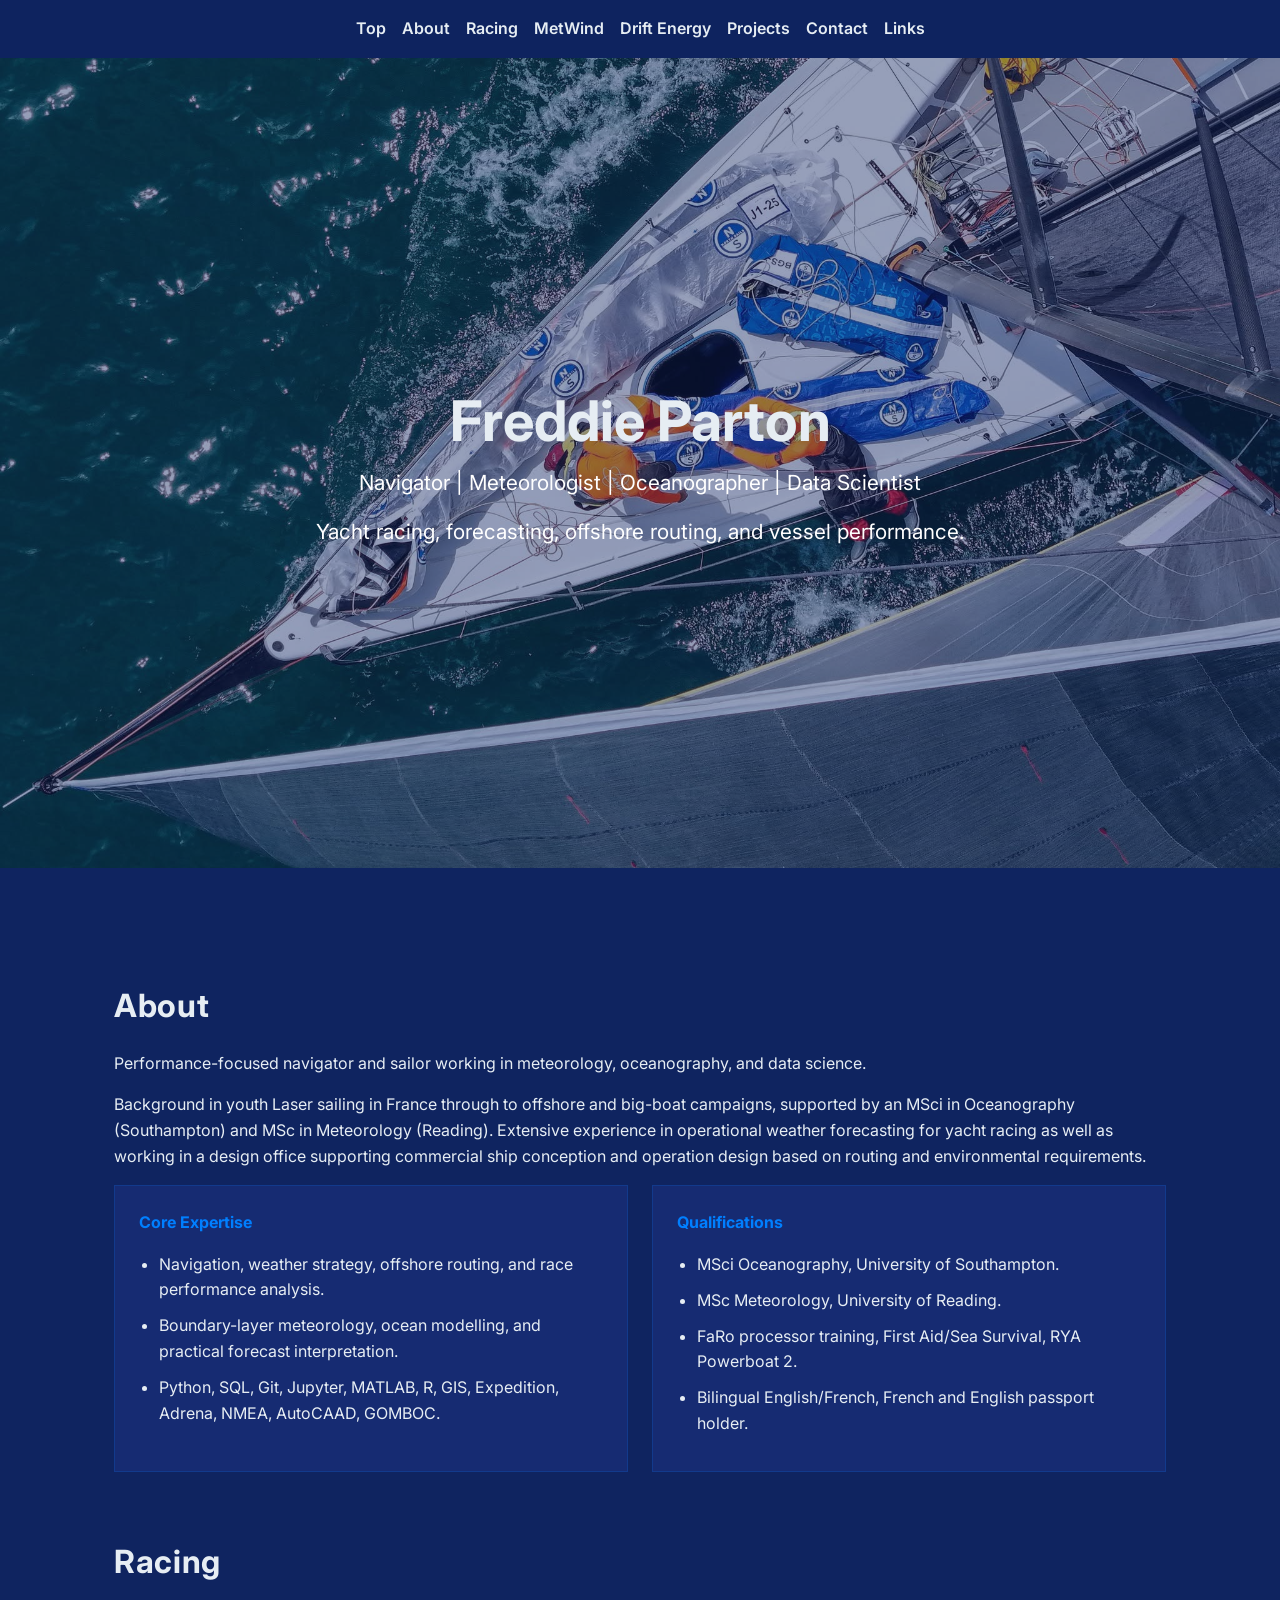
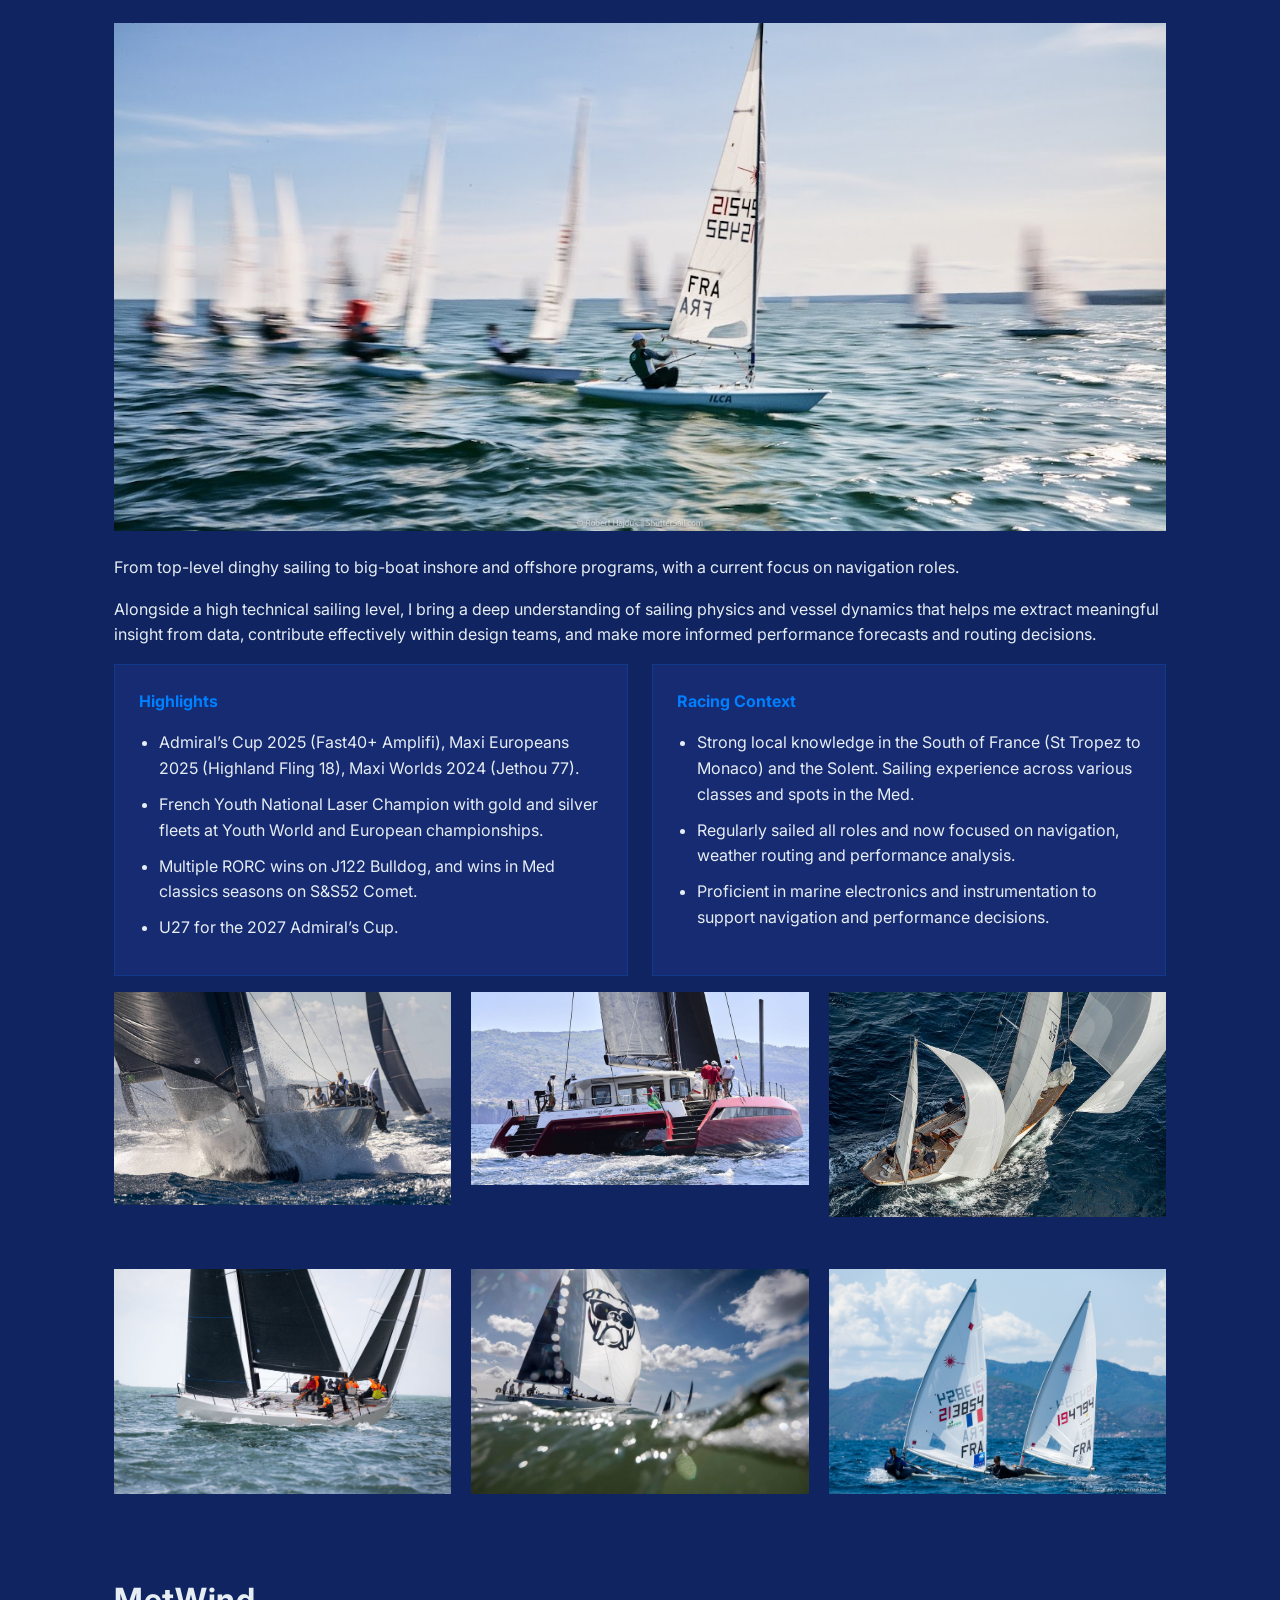
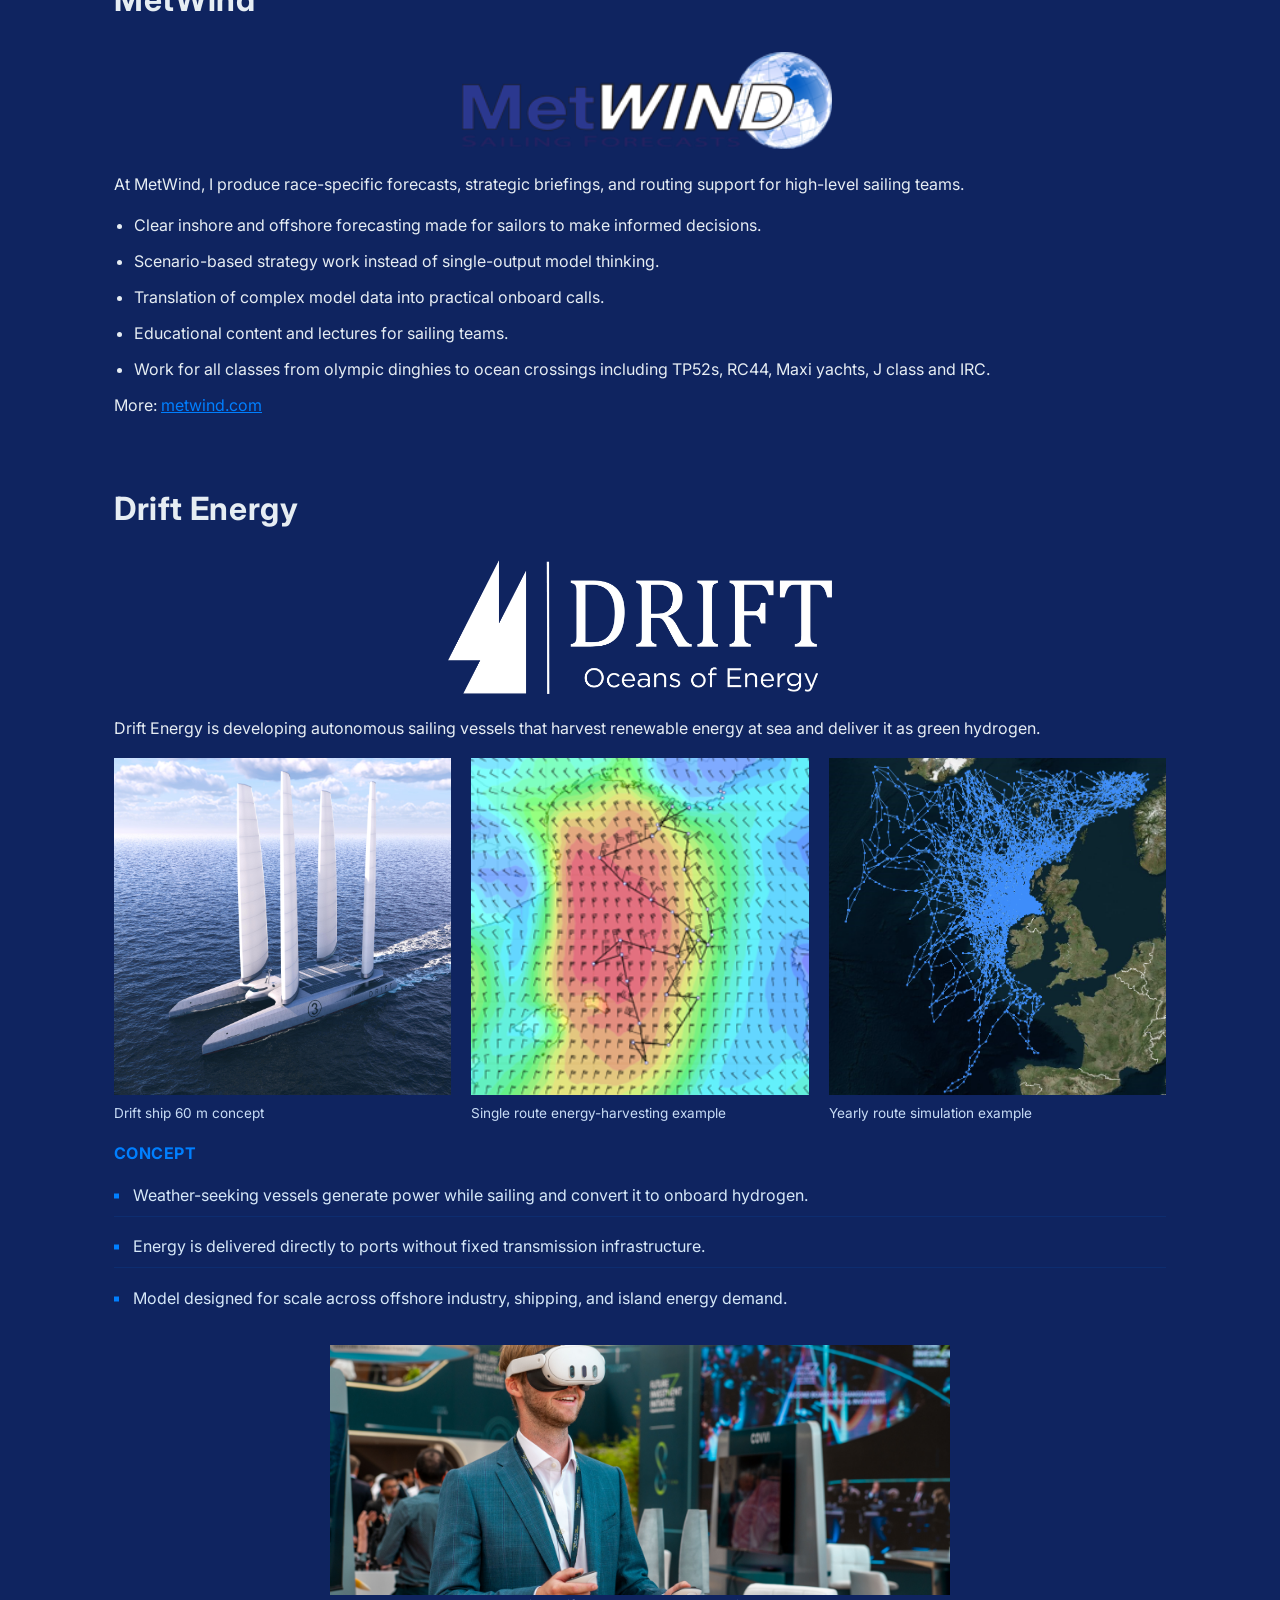
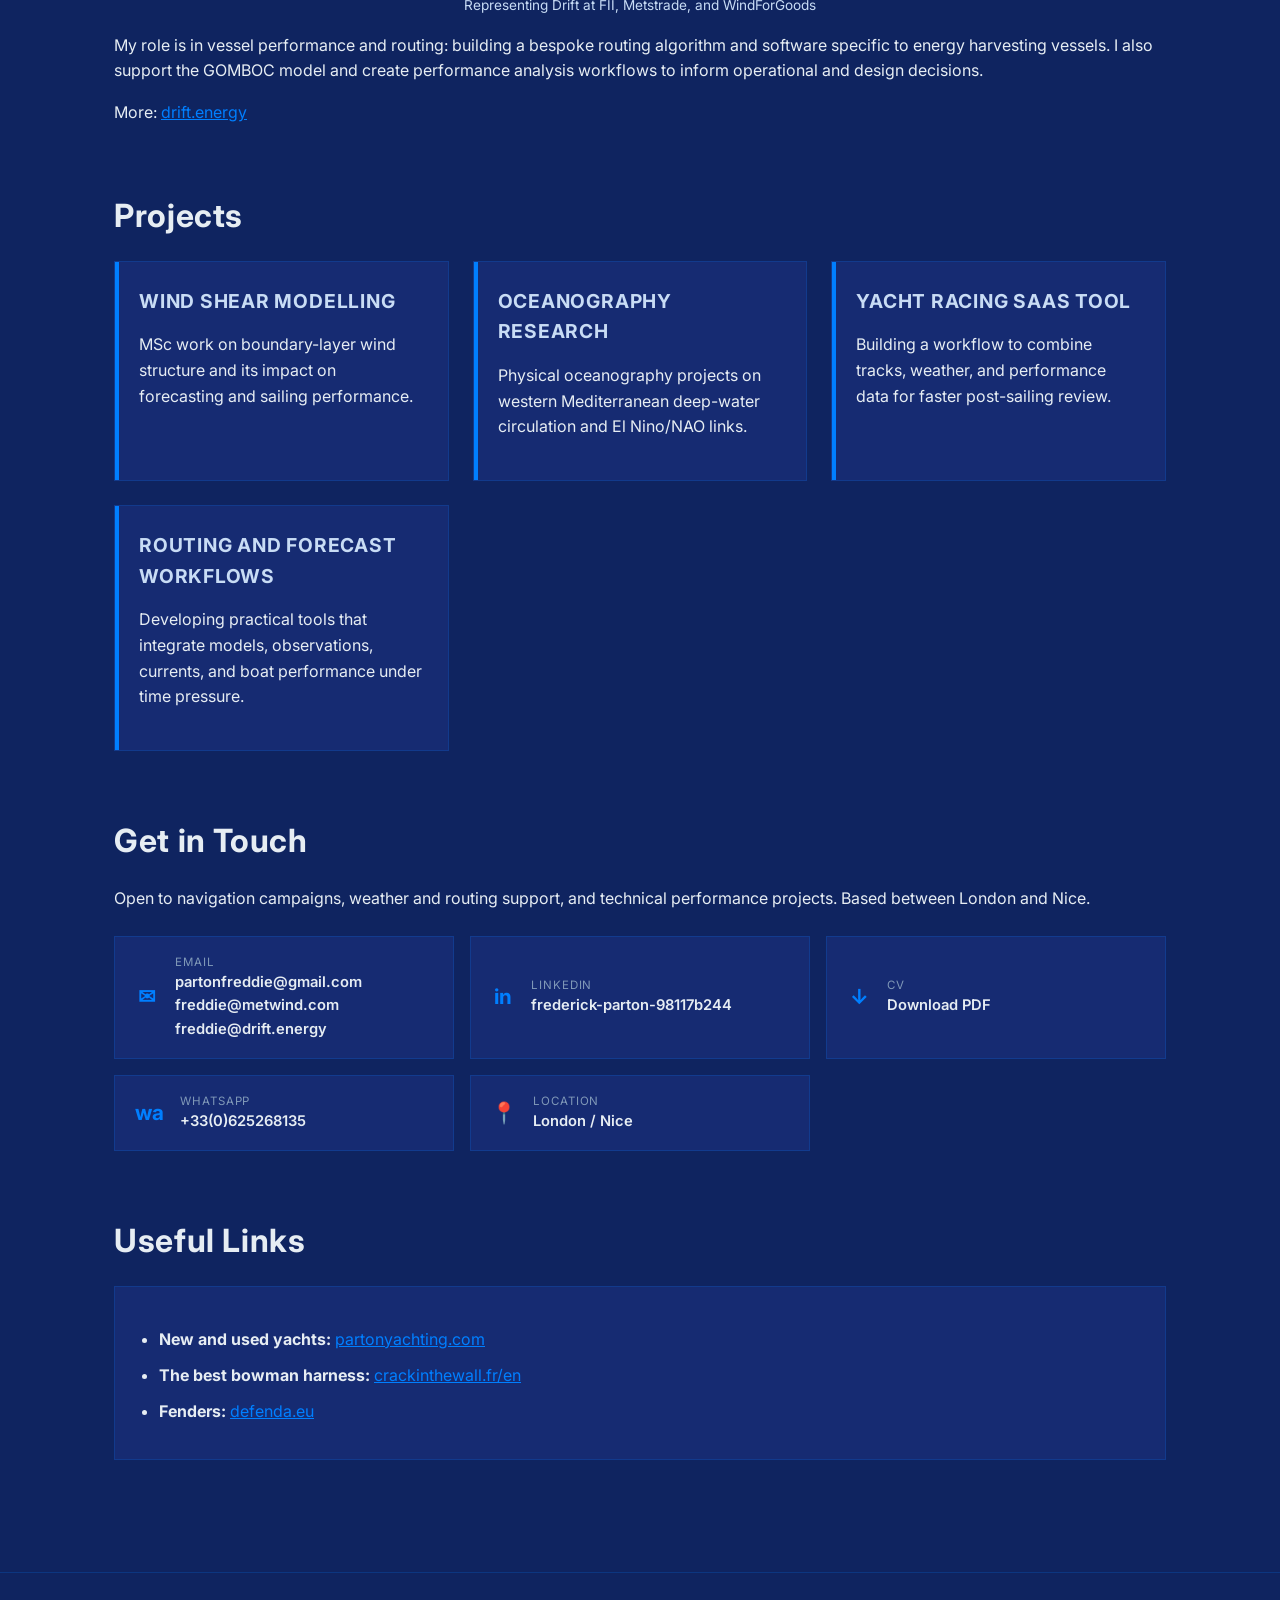
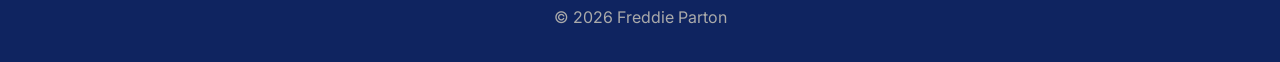
==== commit c6096620: "update cv in website download" ====
--- a/index.html
+++ b/index.html
@@ -205,10 +205,10 @@
         </span>
       </a>
 
-      <a href="Freddie%20Parton%20sailing%20CV%202026.pdf" class="contact-item" target="_blank" rel="noopener noreferrer">
+      <a href="Freddie_Parton_CV26.pdf" class="contact-item" target="_blank" rel="noopener noreferrer">
         <span class="contact-icon">&#8595;</span>
         <span class="contact-detail">
-          <span class="contact-label">Sailing CV</span>
+          <span class="contact-label">CV</span>
           <span class="contact-value">Download PDF</span>
         </span>
       </a>
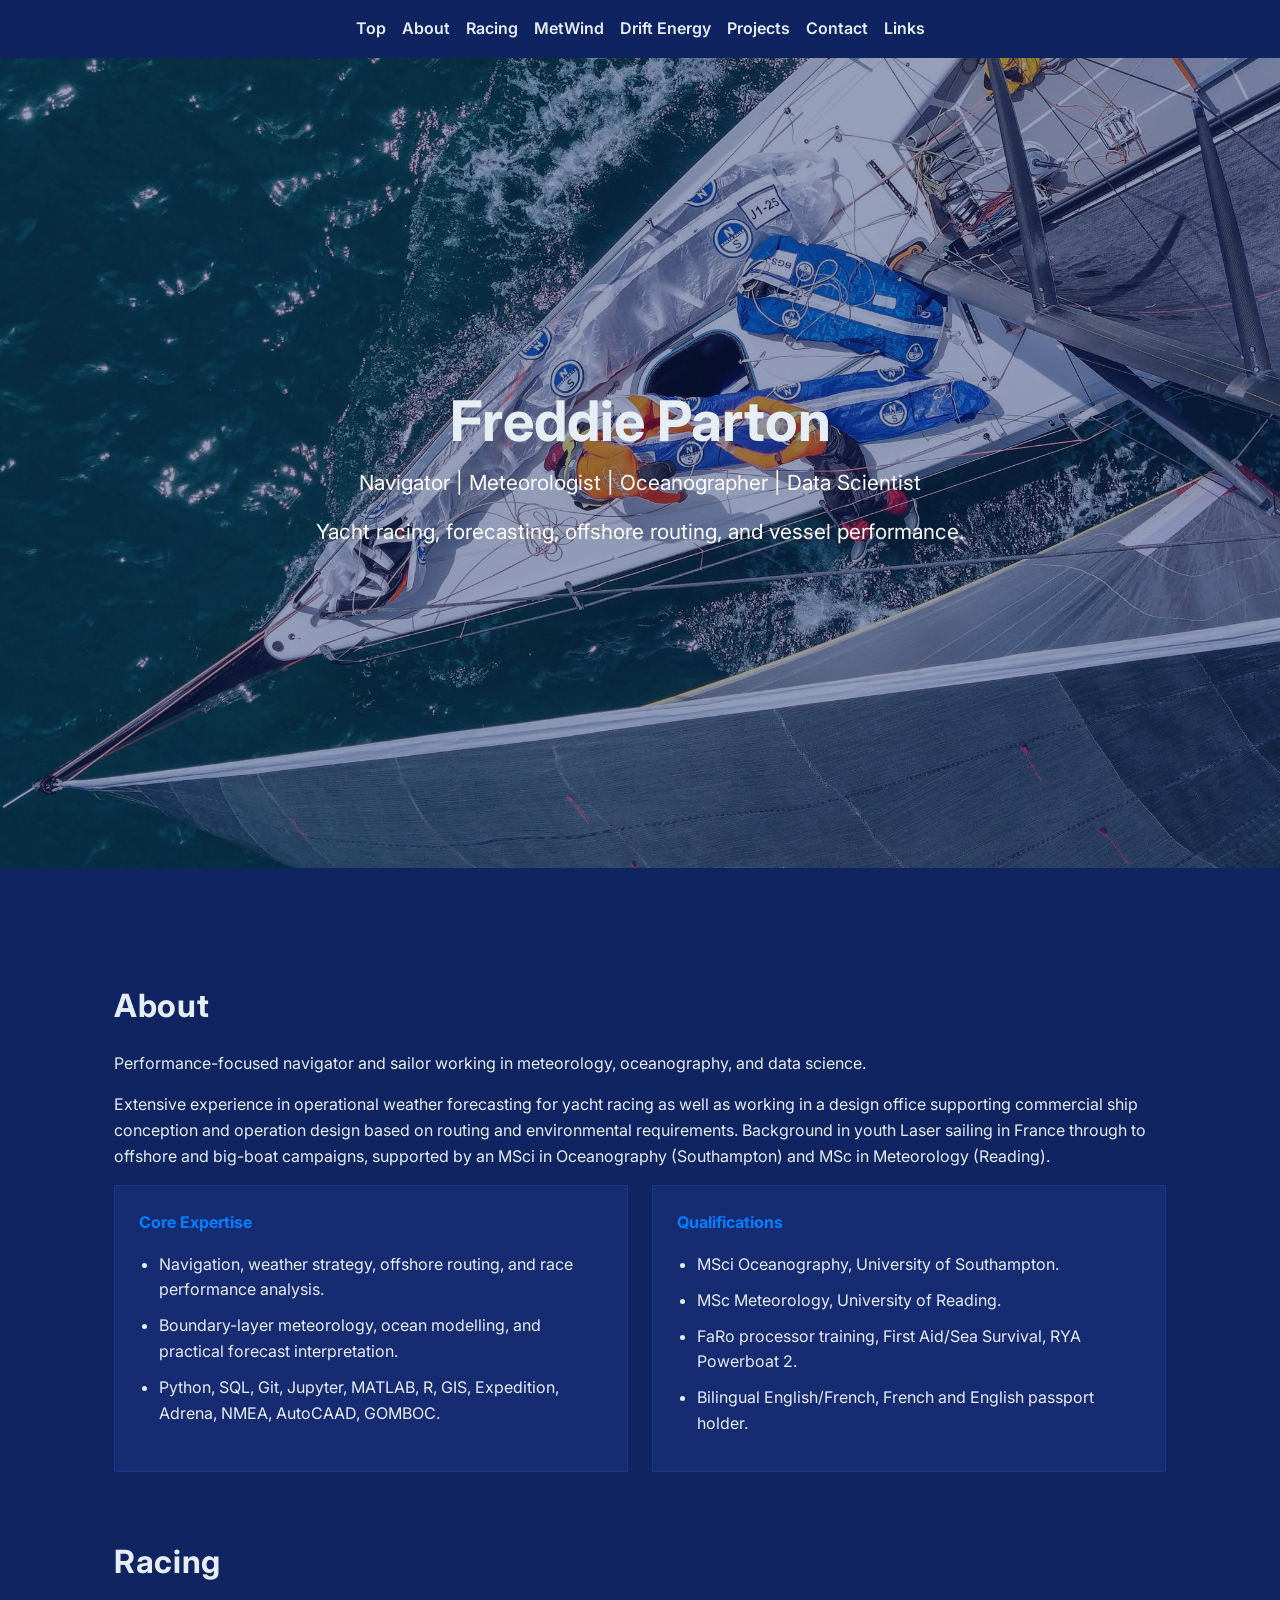
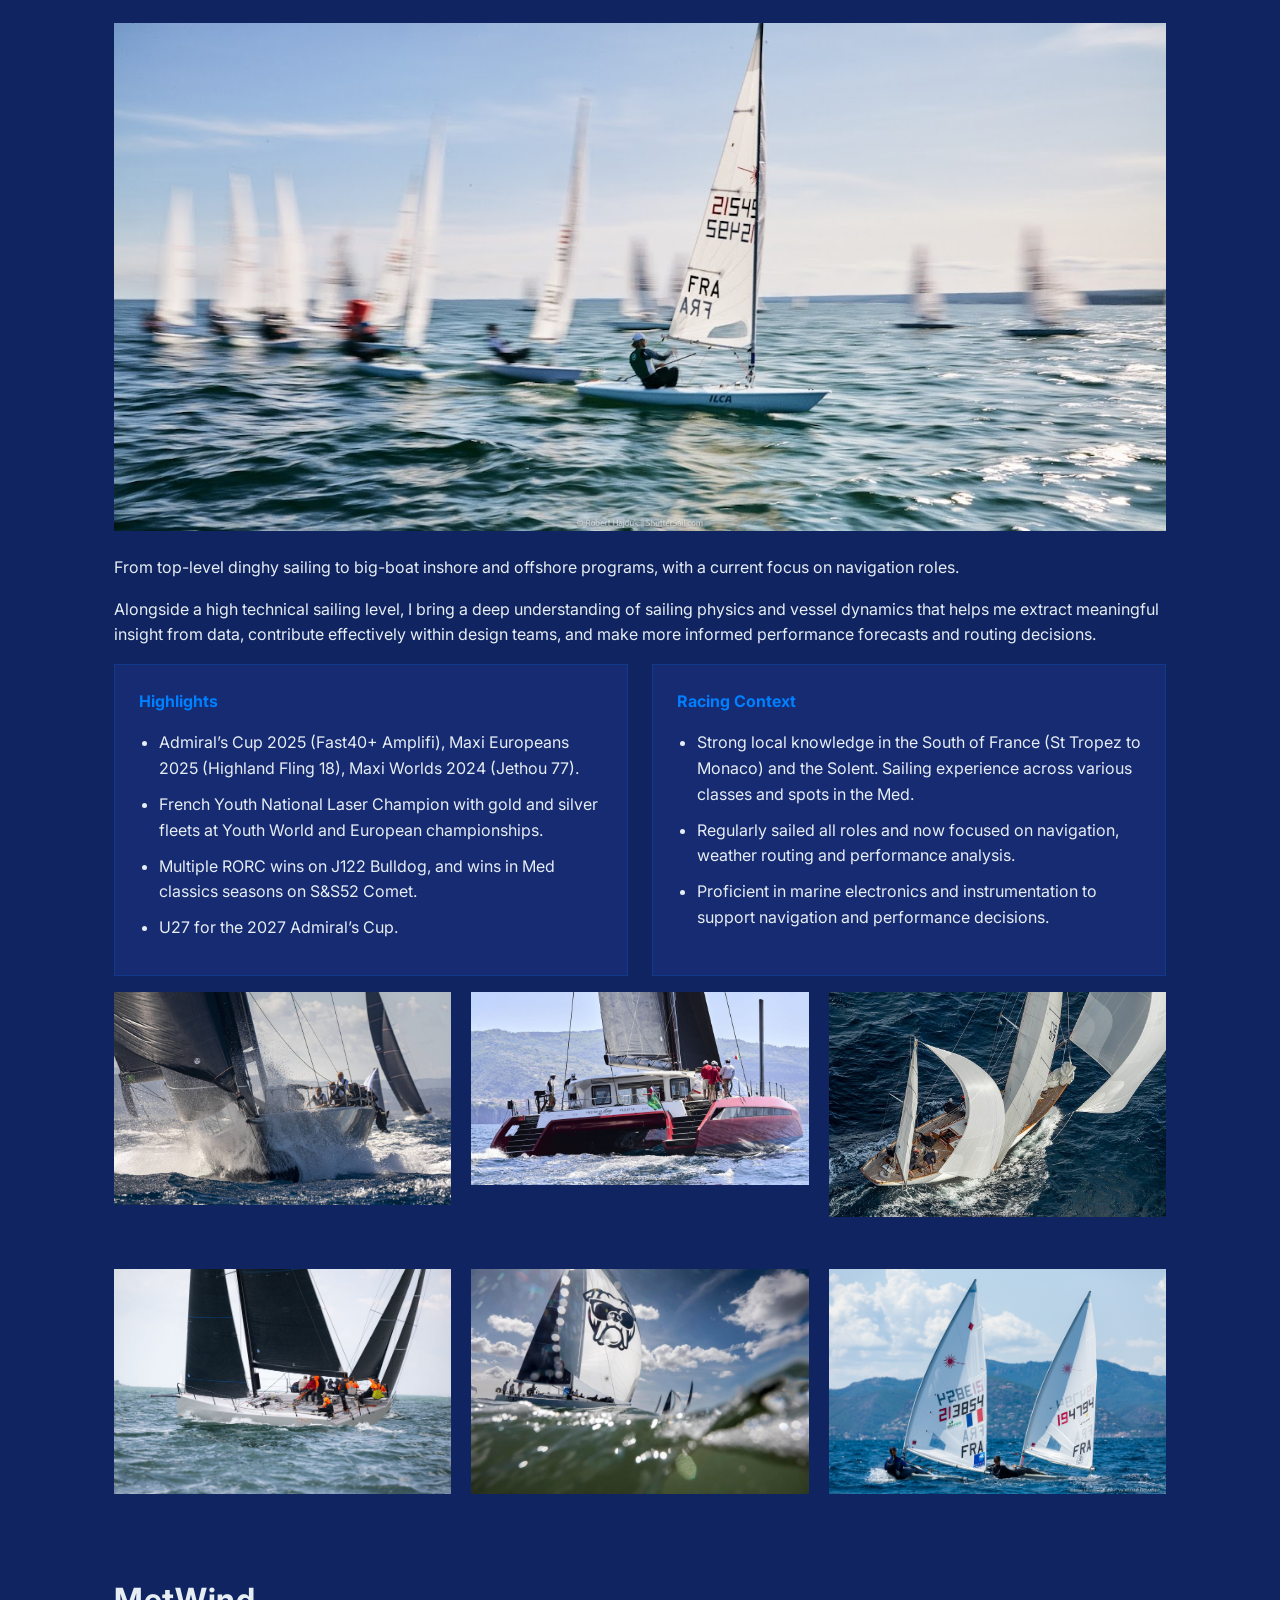
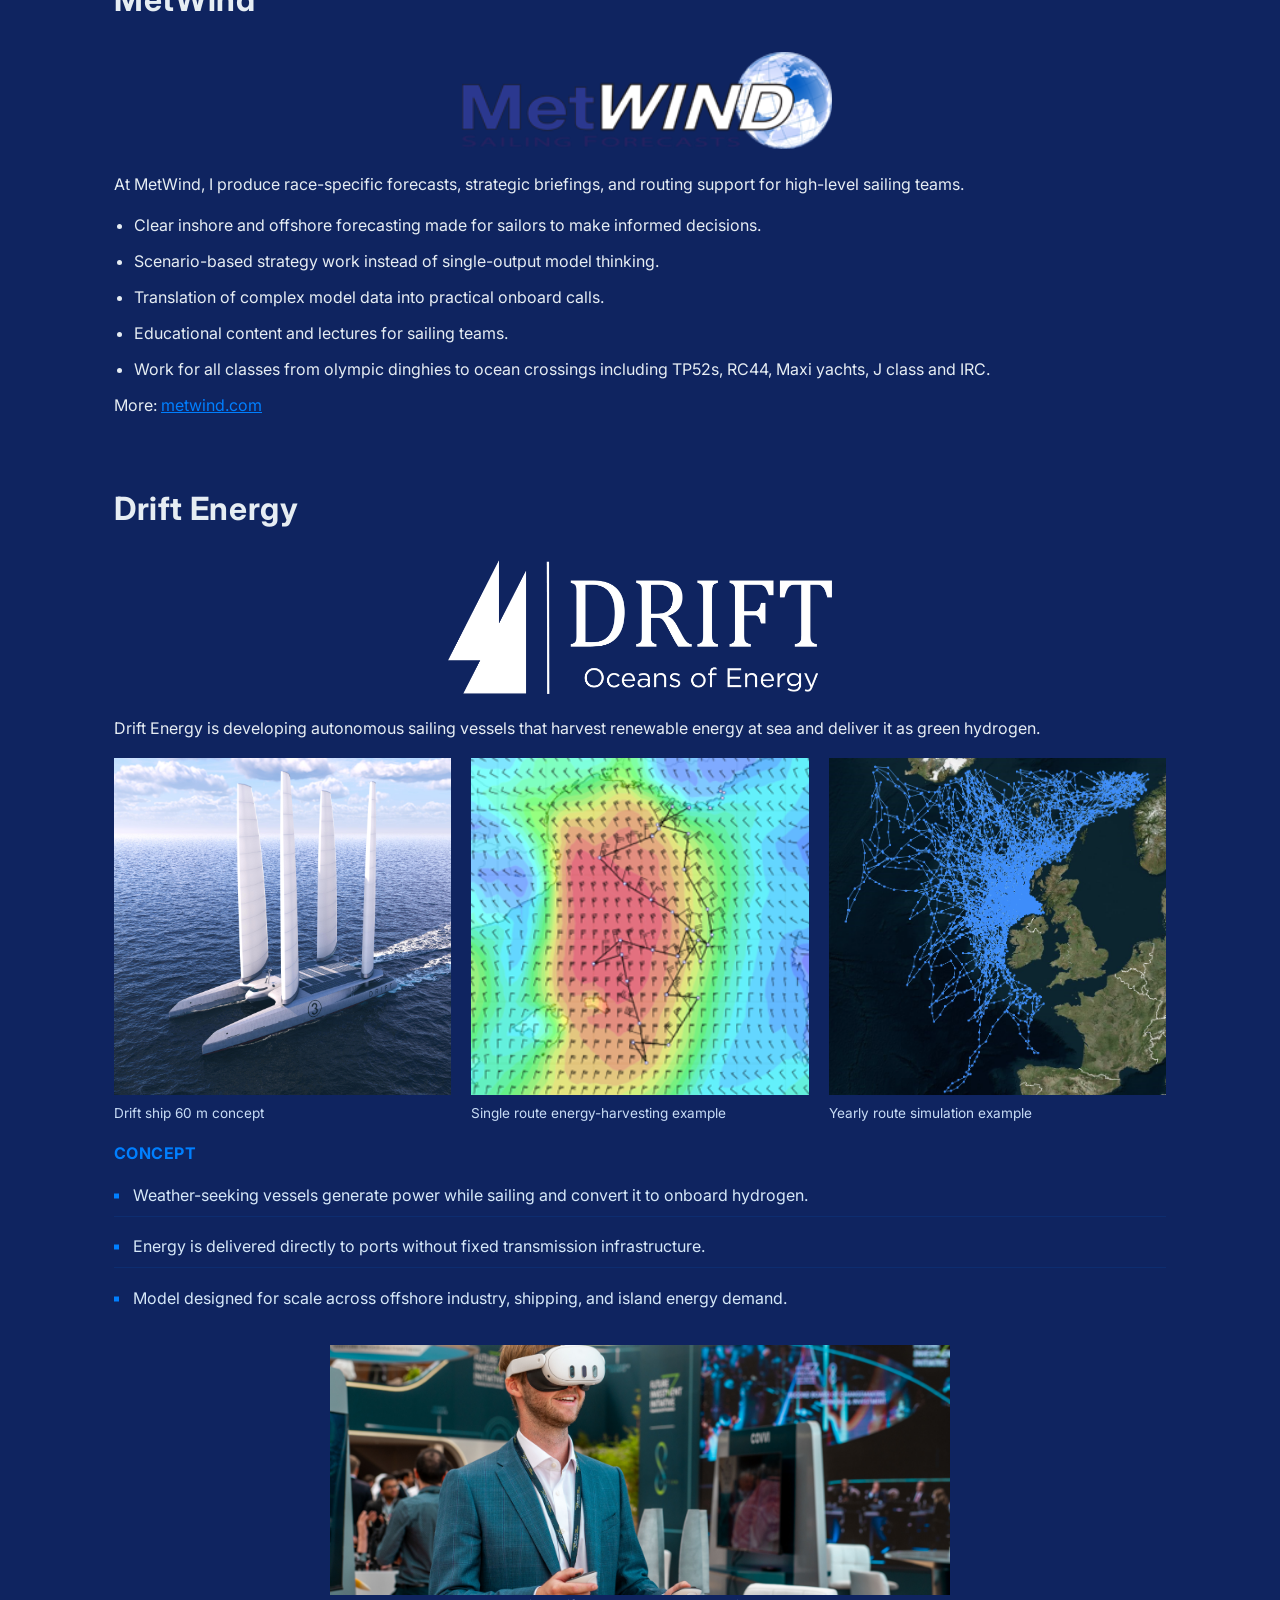
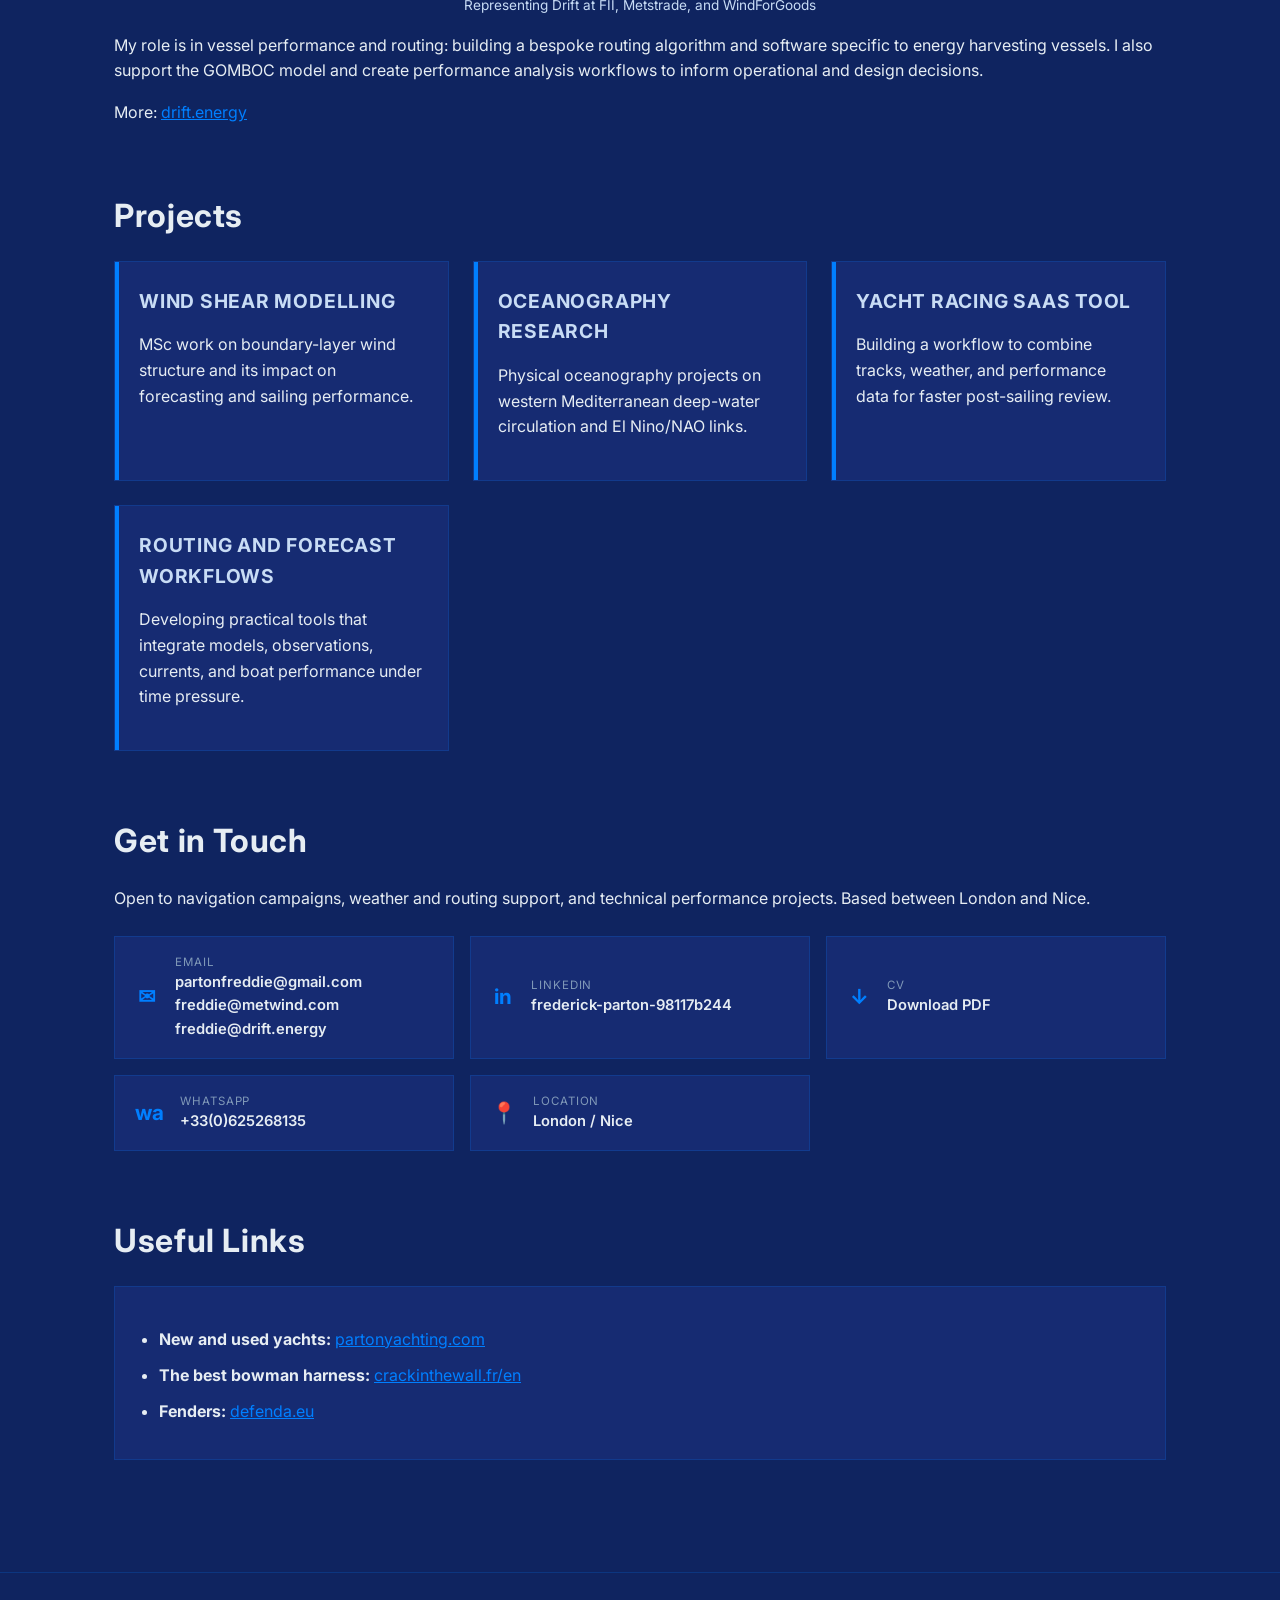
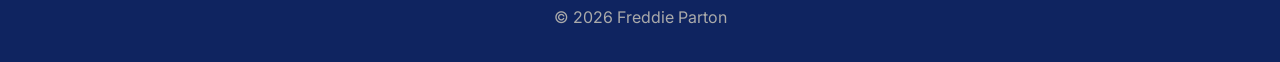
==== commit 9ff9f31a: "swapped two sentences aruond" ====
--- a/index.html
+++ b/index.html
@@ -35,7 +35,7 @@
   <section id="about">
     <h2>About</h2>
     <p>Performance-focused navigator and sailor working in meteorology, oceanography, and data science.</p>
-    <p>Background in youth Laser sailing in France through to offshore and big-boat campaigns, supported by an MSci in Oceanography (Southampton) and MSc in Meteorology (Reading). Extensive experience in operational weather forecasting for yacht racing as well as working in a design office supporting commercial ship conception and operation design based on routing and environmental requirements.</p>
+    <p>Extensive experience in operational weather forecasting for yacht racing as well as working in a design office supporting commercial ship conception and operation design based on routing and environmental requirements. Background in youth Laser sailing in France through to offshore and big-boat campaigns, supported by an MSci in Oceanography (Southampton) and MSc in Meteorology (Reading).</p>
 
     <div class="grid grid-2">
       <div class="card detail-card">
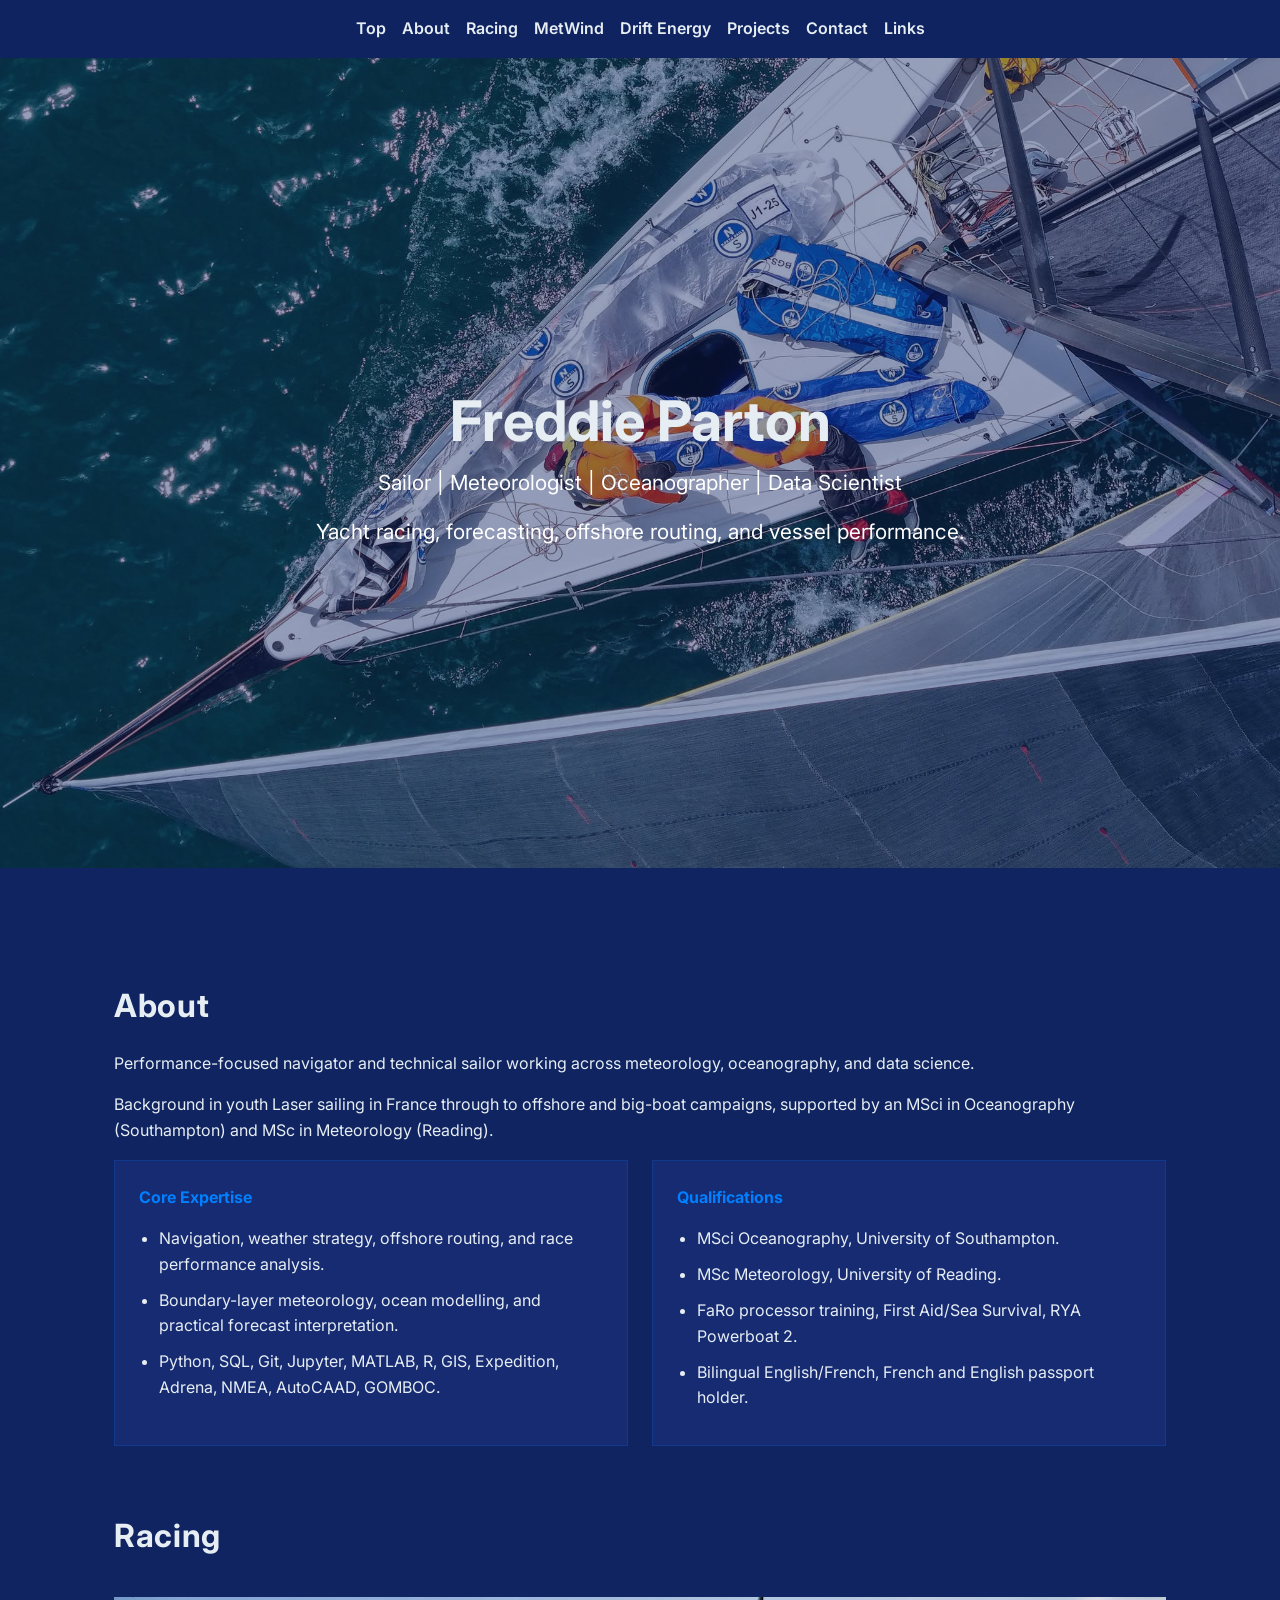
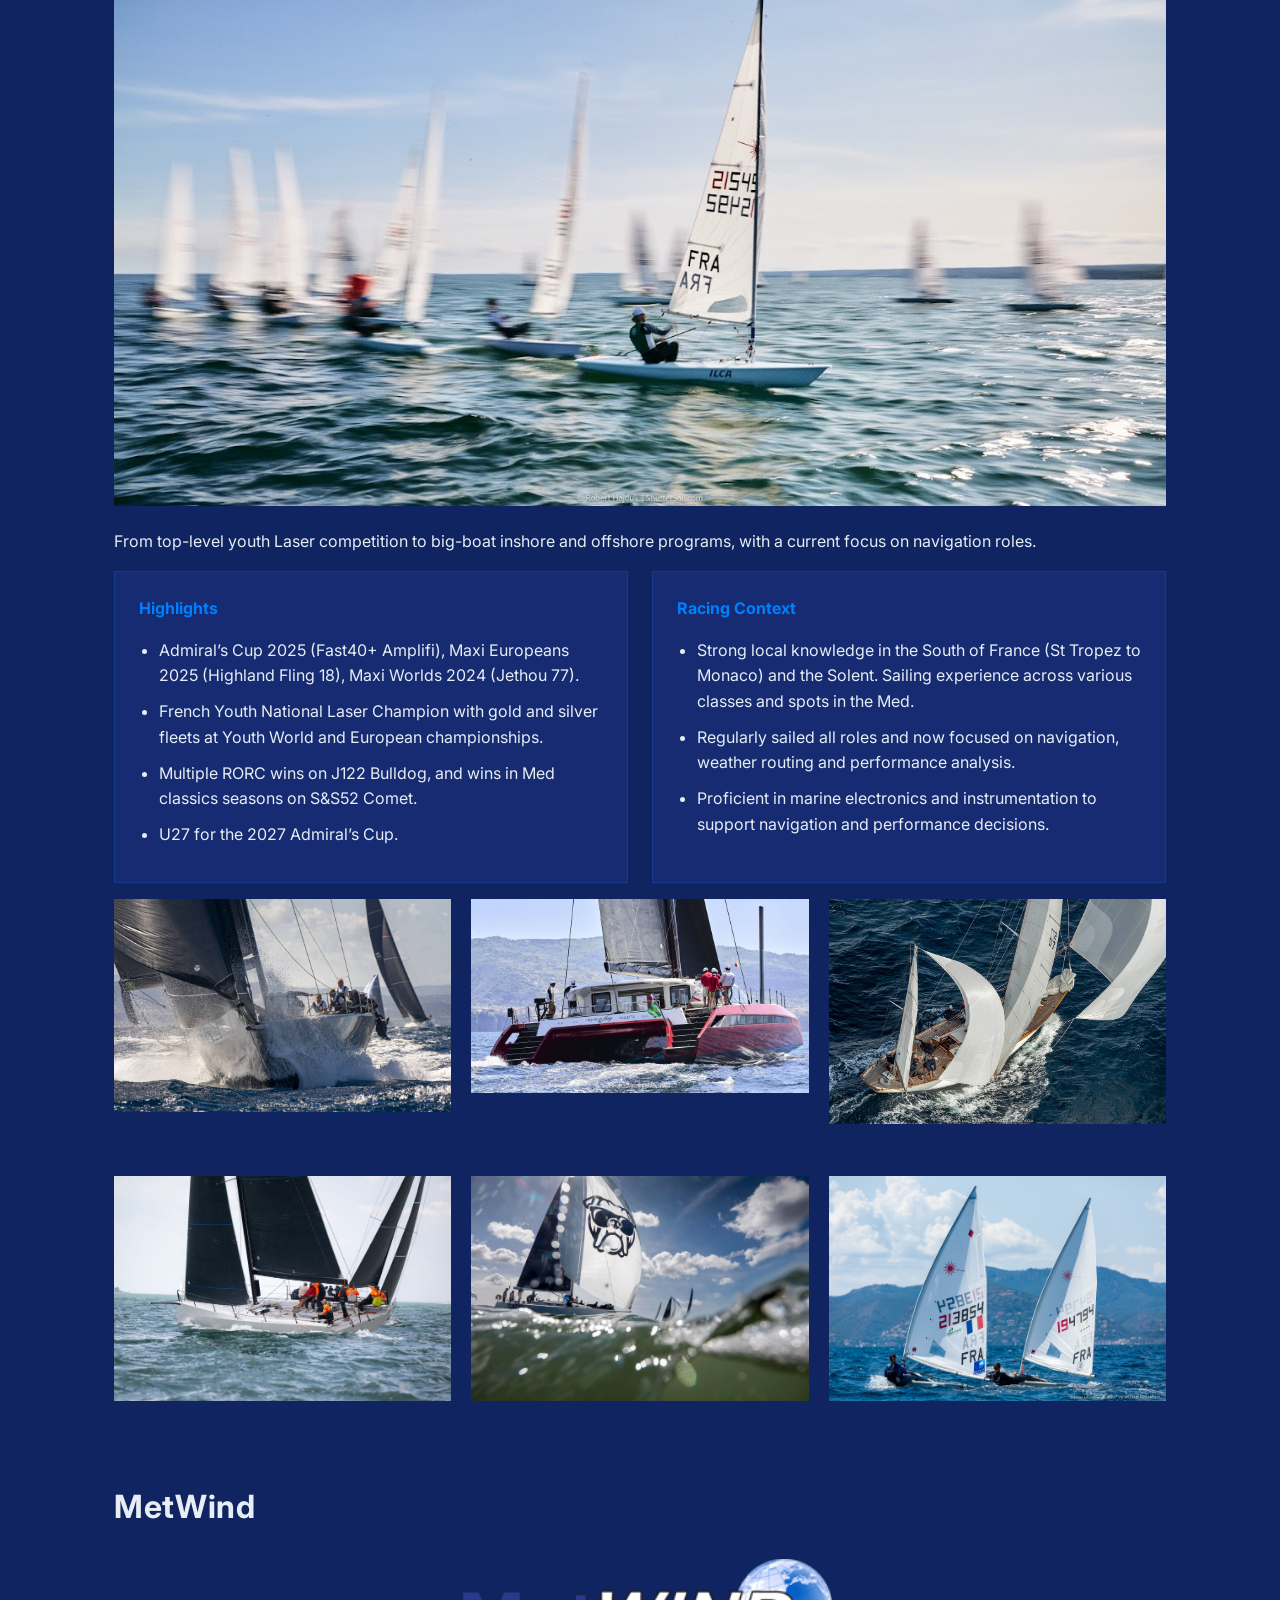
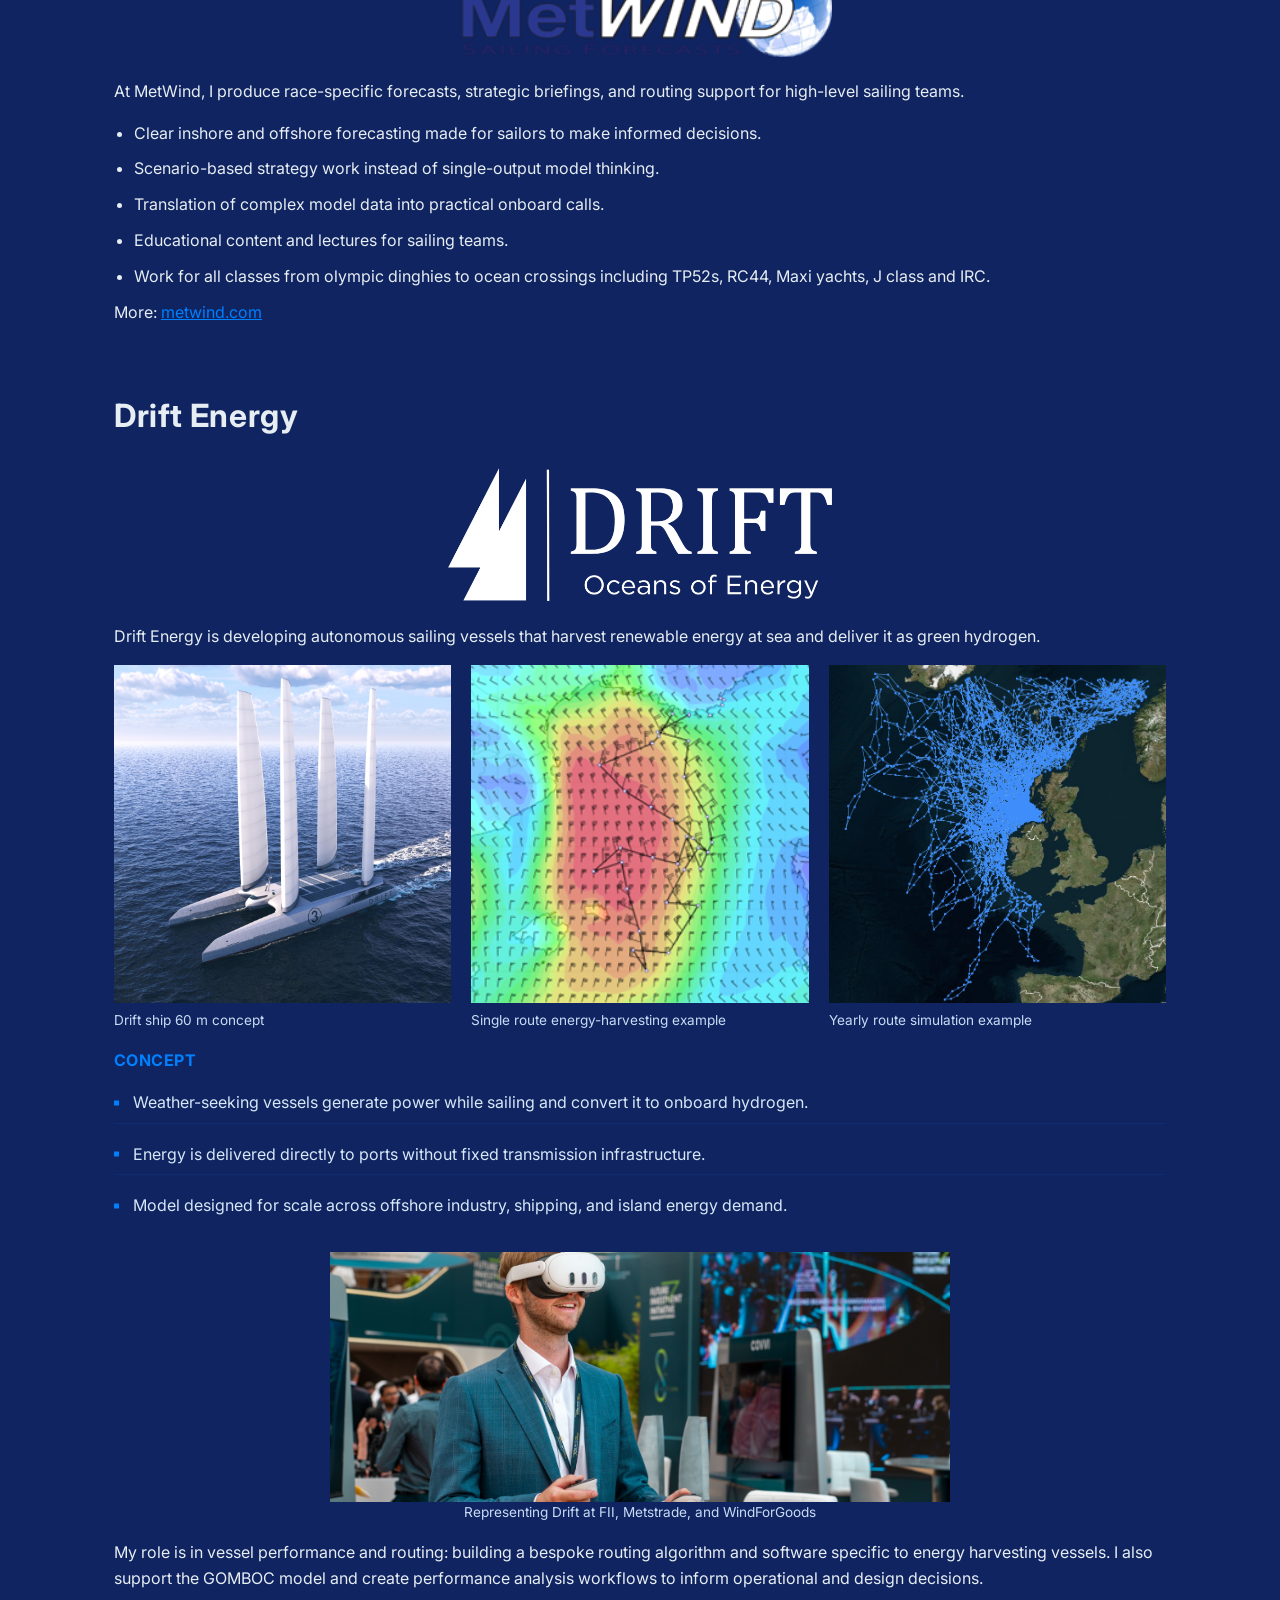
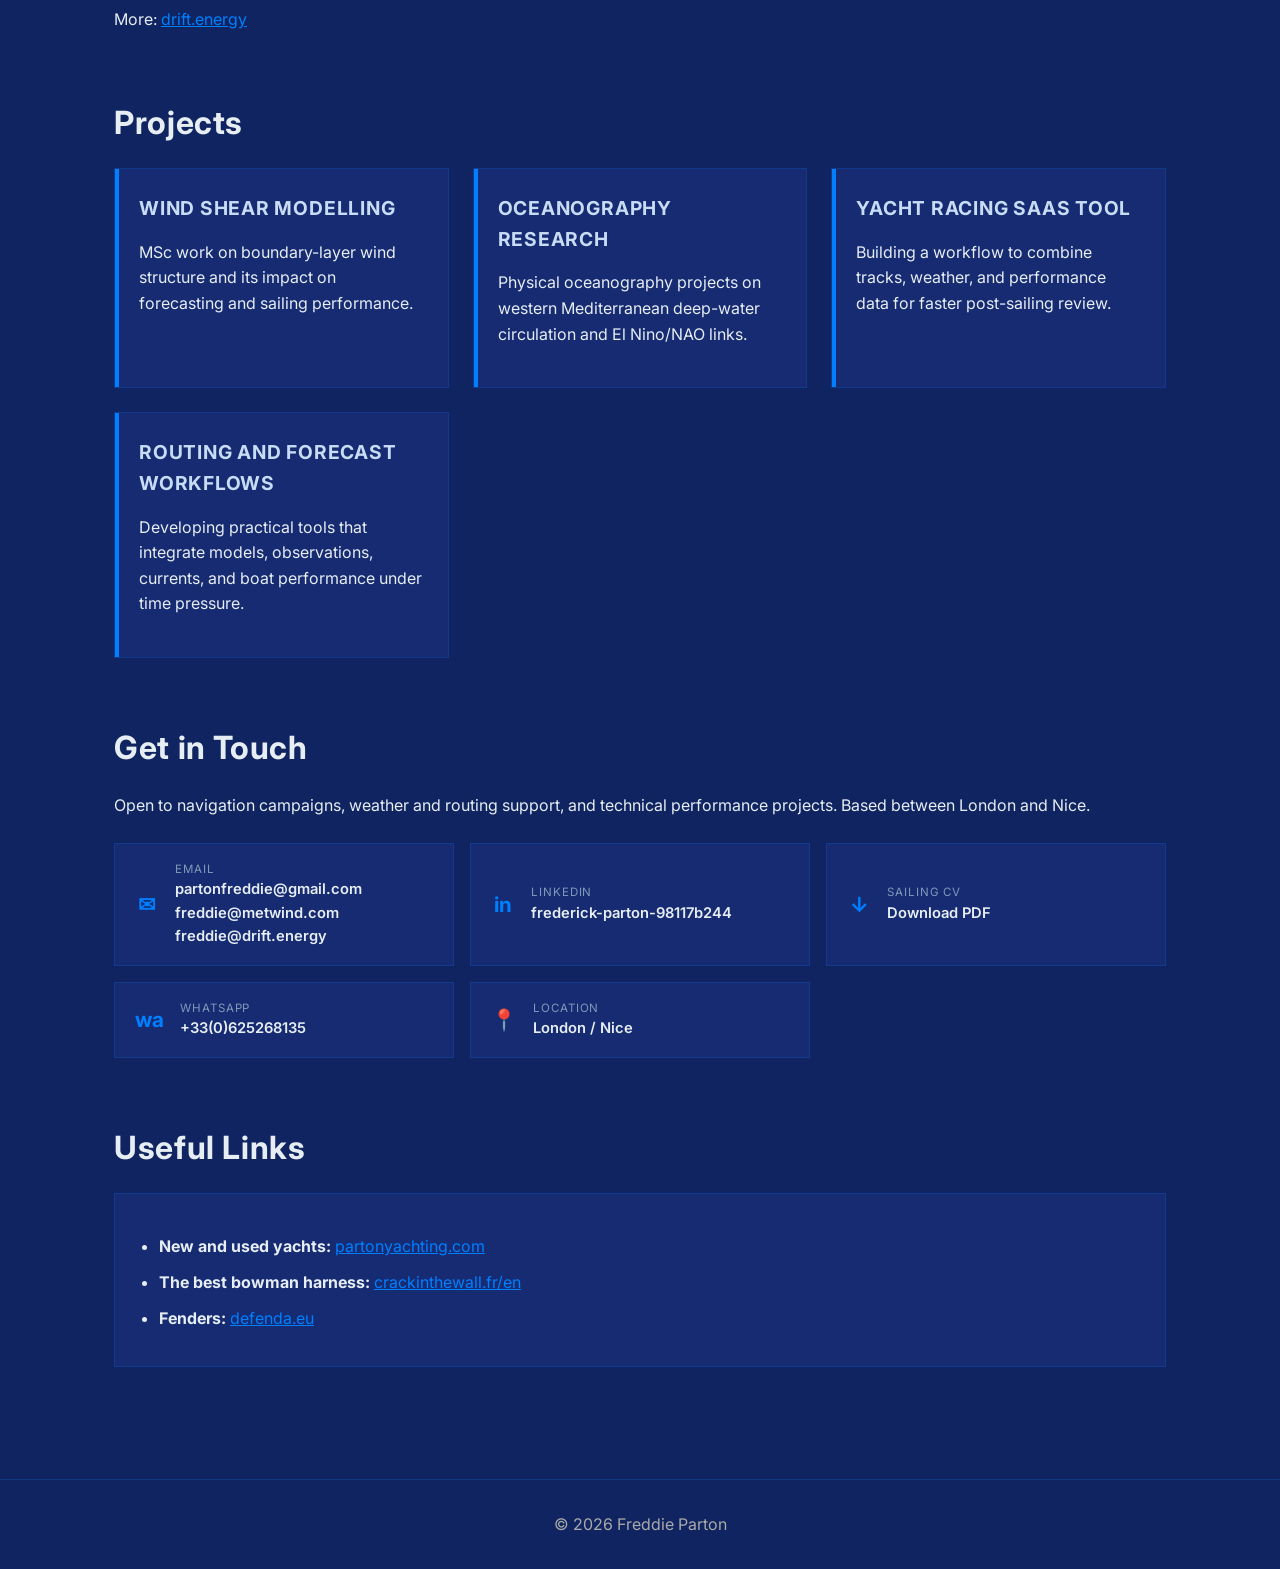
==== commit 1cbe0845: "navigator to sailor" ====
--- a/index.html
+++ b/index.html
@@ -25,7 +25,7 @@
 <section class="hero" id="top">
   <div class="hero-content">
     <h1>Freddie Parton</h1>
-    <p>Navigator | Meteorologist | Oceanographer | Data Scientist</p>
+    <p>Sailor | Meteorologist | Oceanographer | Data Scientist</p>
     <p class="section-intro">Yacht racing, forecasting, offshore routing, and vessel performance.</p>
   </div>
 </section>
@@ -34,8 +34,8 @@
 
   <section id="about">
     <h2>About</h2>
-    <p>Performance-focused navigator and sailor working in meteorology, oceanography, and data science.</p>
-    <p>Extensive experience in operational weather forecasting for yacht racing as well as working in a design office supporting commercial ship conception and operation design based on routing and environmental requirements. Background in youth Laser sailing in France through to offshore and big-boat campaigns, supported by an MSci in Oceanography (Southampton) and MSc in Meteorology (Reading).</p>
+    <p>Performance-focused navigator and technical sailor working across meteorology, oceanography, and data science.</p>
+    <p>Background in youth Laser sailing in France through to offshore and big-boat campaigns, supported by an MSci in Oceanography (Southampton) and MSc in Meteorology (Reading).</p>
 
     <div class="grid grid-2">
       <div class="card detail-card">
@@ -62,8 +62,7 @@
     <h2>Racing</h2>
     <img src="images/poland.JPEG" class="section-image" alt="Freddie Parton racing offshore">
 
-    <p>From top-level dinghy sailing to big-boat inshore and offshore programs, with a current focus on navigation roles.</p>
-    <p>Alongside a high technical sailing level, I bring a deep understanding of sailing physics and vessel dynamics that helps me extract meaningful insight from data, contribute effectively within design teams, and make more informed performance forecasts and routing decisions.</p>
+    <p>From top-level youth Laser competition to big-boat inshore and offshore programs, with a current focus on navigation roles.</p>
 
     <div class="grid grid-2">
       <div class="card detail-card">
@@ -205,10 +204,10 @@
         </span>
       </a>
 
-      <a href="Freddie_Parton_CV26.pdf" class="contact-item" target="_blank" rel="noopener noreferrer">
+      <a href="Freddie%20Parton%20sailing%20CV%202026.pdf" class="contact-item" target="_blank" rel="noopener noreferrer">
         <span class="contact-icon">&#8595;</span>
         <span class="contact-detail">
-          <span class="contact-label">CV</span>
+          <span class="contact-label">Sailing CV</span>
           <span class="contact-value">Download PDF</span>
         </span>
       </a>
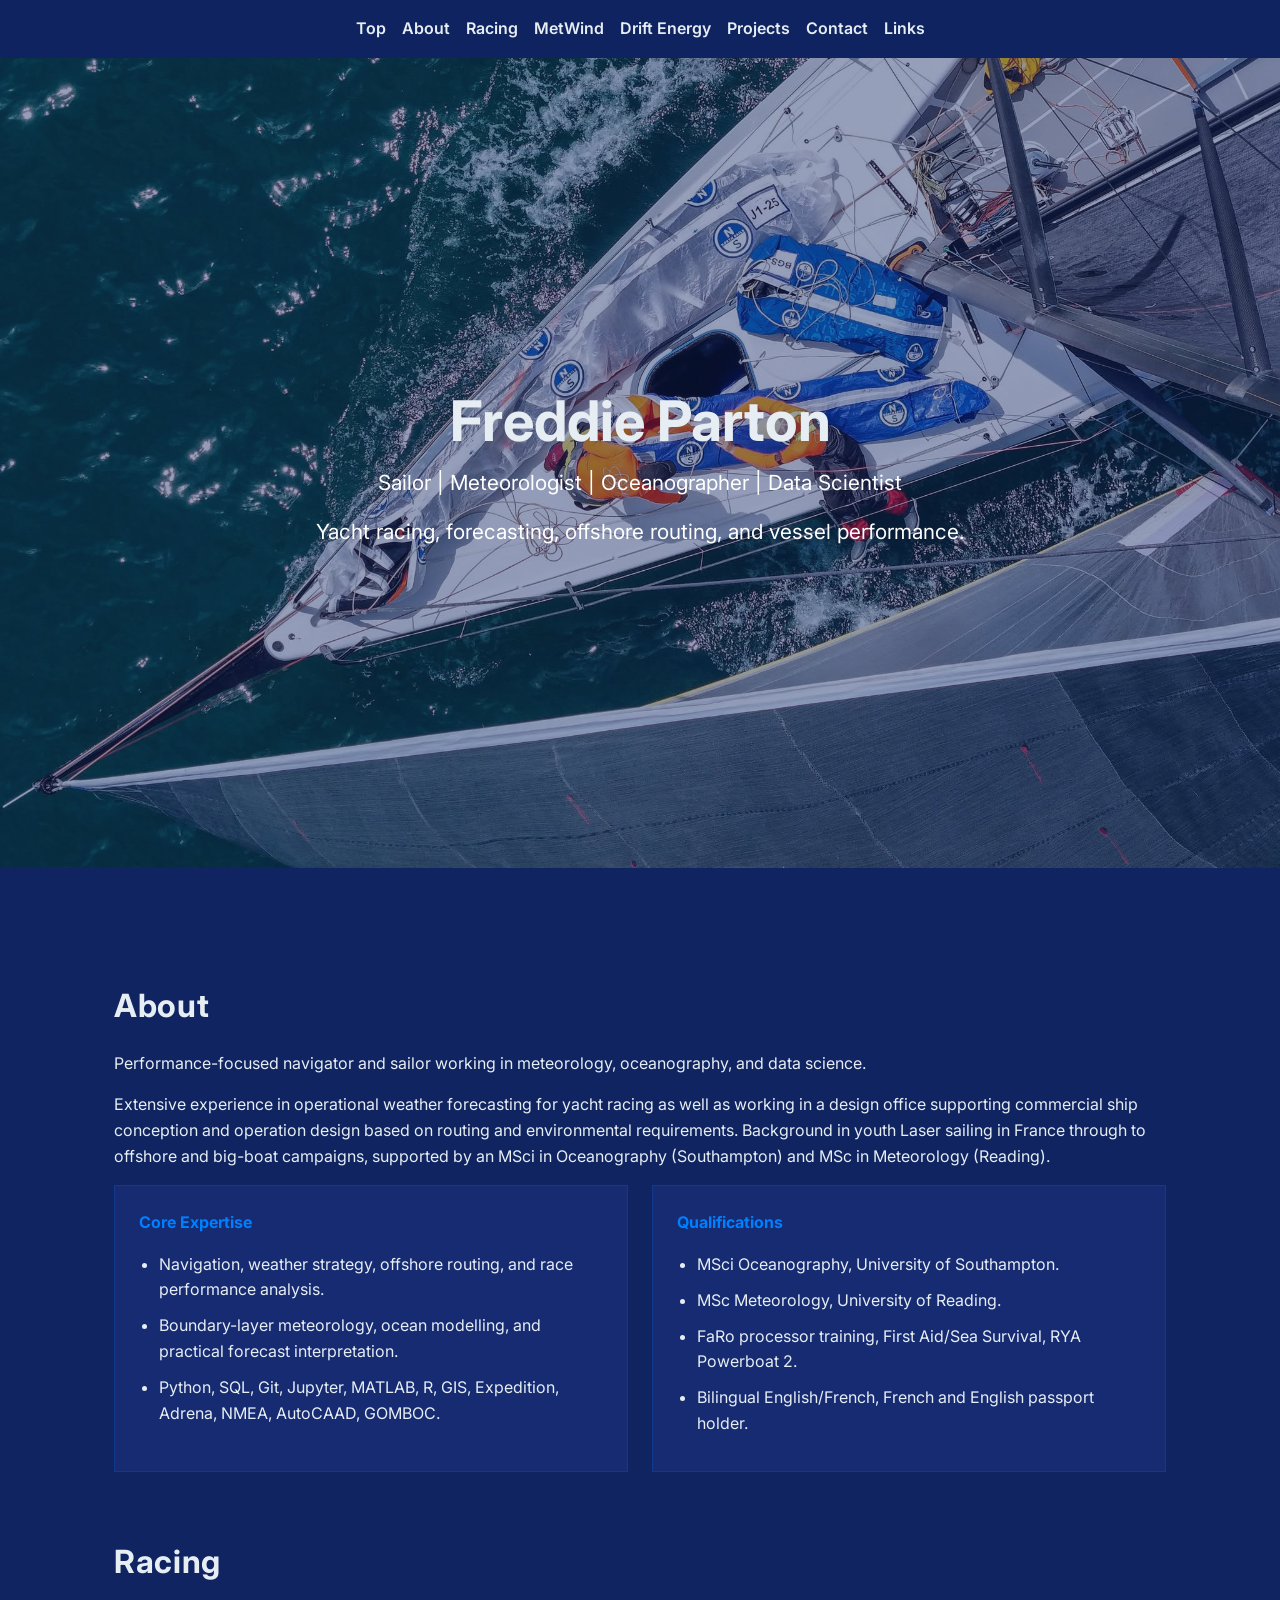
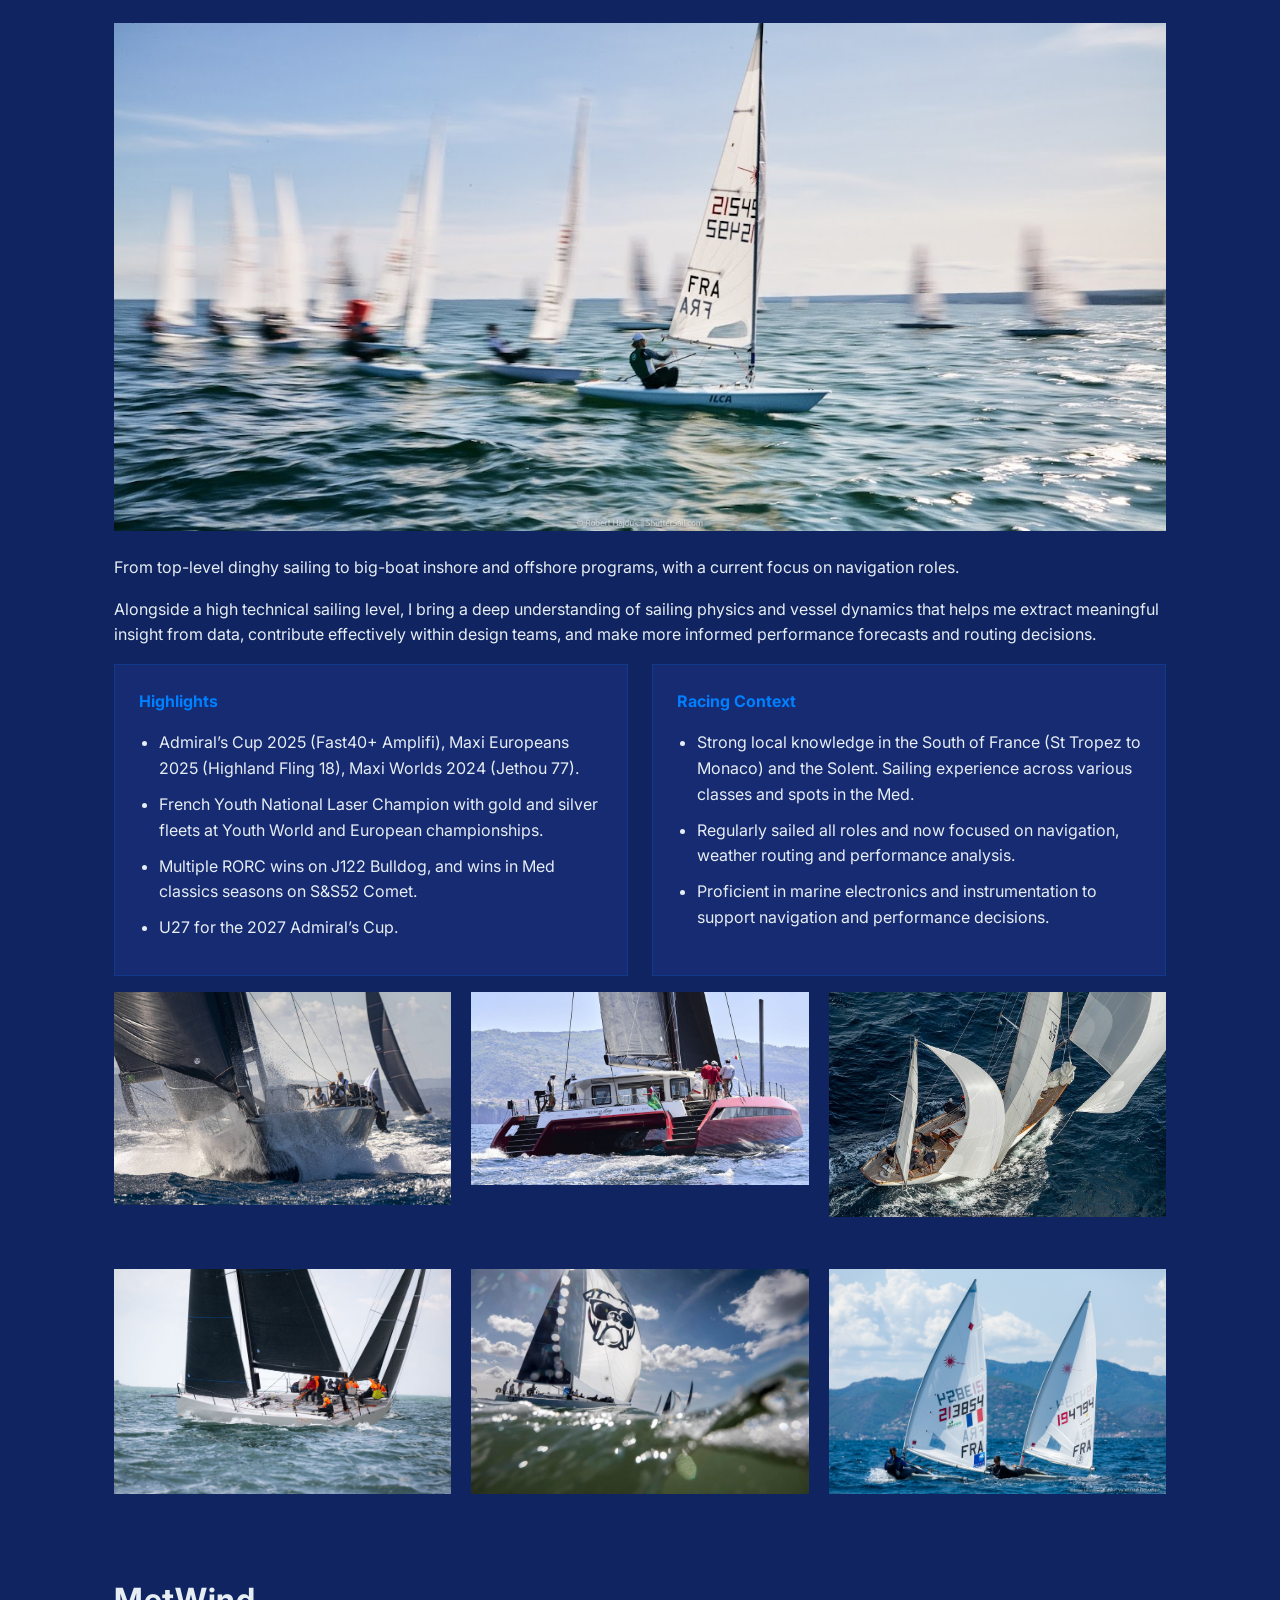
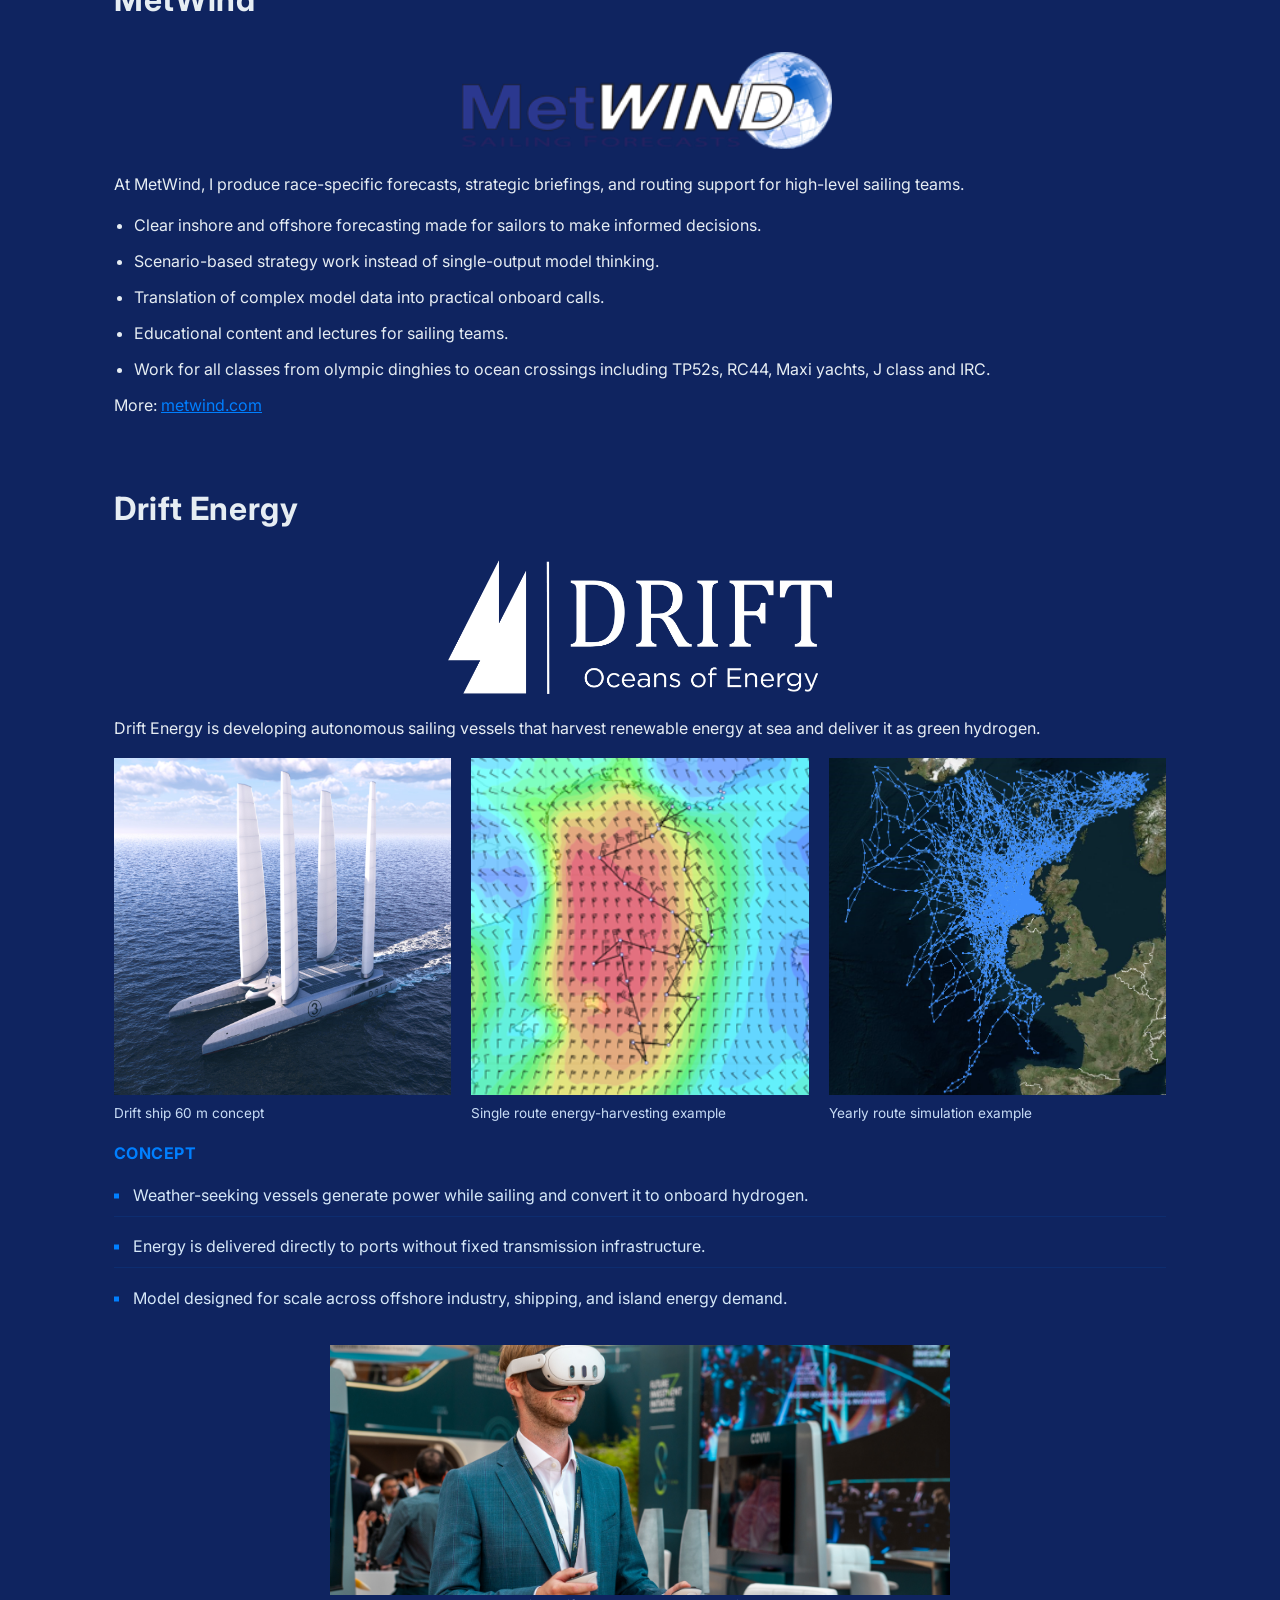
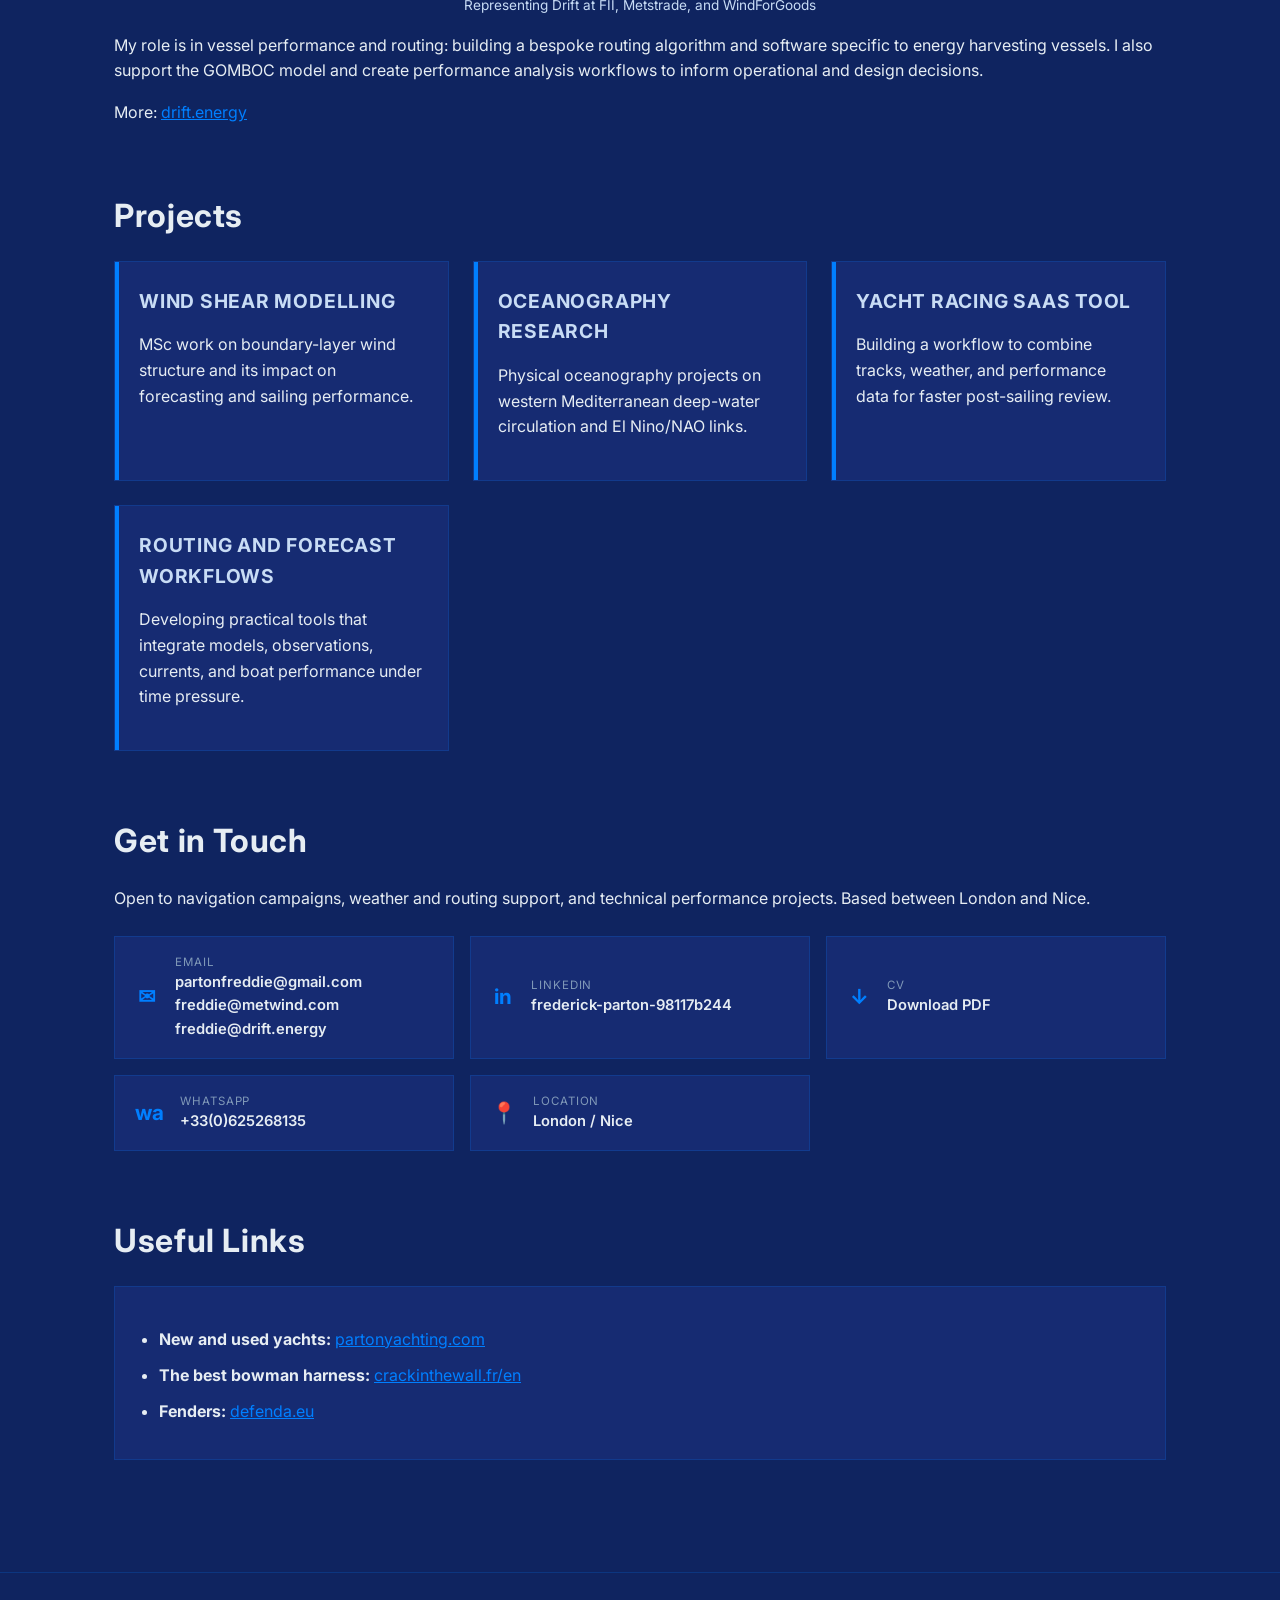
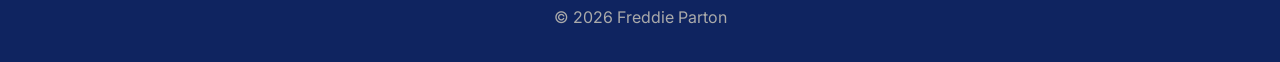
==== commit 5ddad0e7: "Merge branch 'main' of https://github.com/Wizard2219/freddieparton.github.io" ====
--- a/index.html
+++ b/index.html
@@ -34,8 +34,8 @@
 
   <section id="about">
     <h2>About</h2>
-    <p>Performance-focused navigator and technical sailor working across meteorology, oceanography, and data science.</p>
-    <p>Background in youth Laser sailing in France through to offshore and big-boat campaigns, supported by an MSci in Oceanography (Southampton) and MSc in Meteorology (Reading).</p>
+    <p>Performance-focused navigator and sailor working in meteorology, oceanography, and data science.</p>
+    <p>Extensive experience in operational weather forecasting for yacht racing as well as working in a design office supporting commercial ship conception and operation design based on routing and environmental requirements. Background in youth Laser sailing in France through to offshore and big-boat campaigns, supported by an MSci in Oceanography (Southampton) and MSc in Meteorology (Reading).</p>
 
     <div class="grid grid-2">
       <div class="card detail-card">
@@ -62,7 +62,8 @@
     <h2>Racing</h2>
     <img src="images/poland.JPEG" class="section-image" alt="Freddie Parton racing offshore">
 
-    <p>From top-level youth Laser competition to big-boat inshore and offshore programs, with a current focus on navigation roles.</p>
+    <p>From top-level dinghy sailing to big-boat inshore and offshore programs, with a current focus on navigation roles.</p>
+    <p>Alongside a high technical sailing level, I bring a deep understanding of sailing physics and vessel dynamics that helps me extract meaningful insight from data, contribute effectively within design teams, and make more informed performance forecasts and routing decisions.</p>
 
     <div class="grid grid-2">
       <div class="card detail-card">
@@ -204,10 +205,10 @@
         </span>
       </a>
 
-      <a href="Freddie%20Parton%20sailing%20CV%202026.pdf" class="contact-item" target="_blank" rel="noopener noreferrer">
+      <a href="Freddie_Parton_CV26.pdf" class="contact-item" target="_blank" rel="noopener noreferrer">
         <span class="contact-icon">&#8595;</span>
         <span class="contact-detail">
-          <span class="contact-label">Sailing CV</span>
+          <span class="contact-label">CV</span>
           <span class="contact-value">Download PDF</span>
         </span>
       </a>
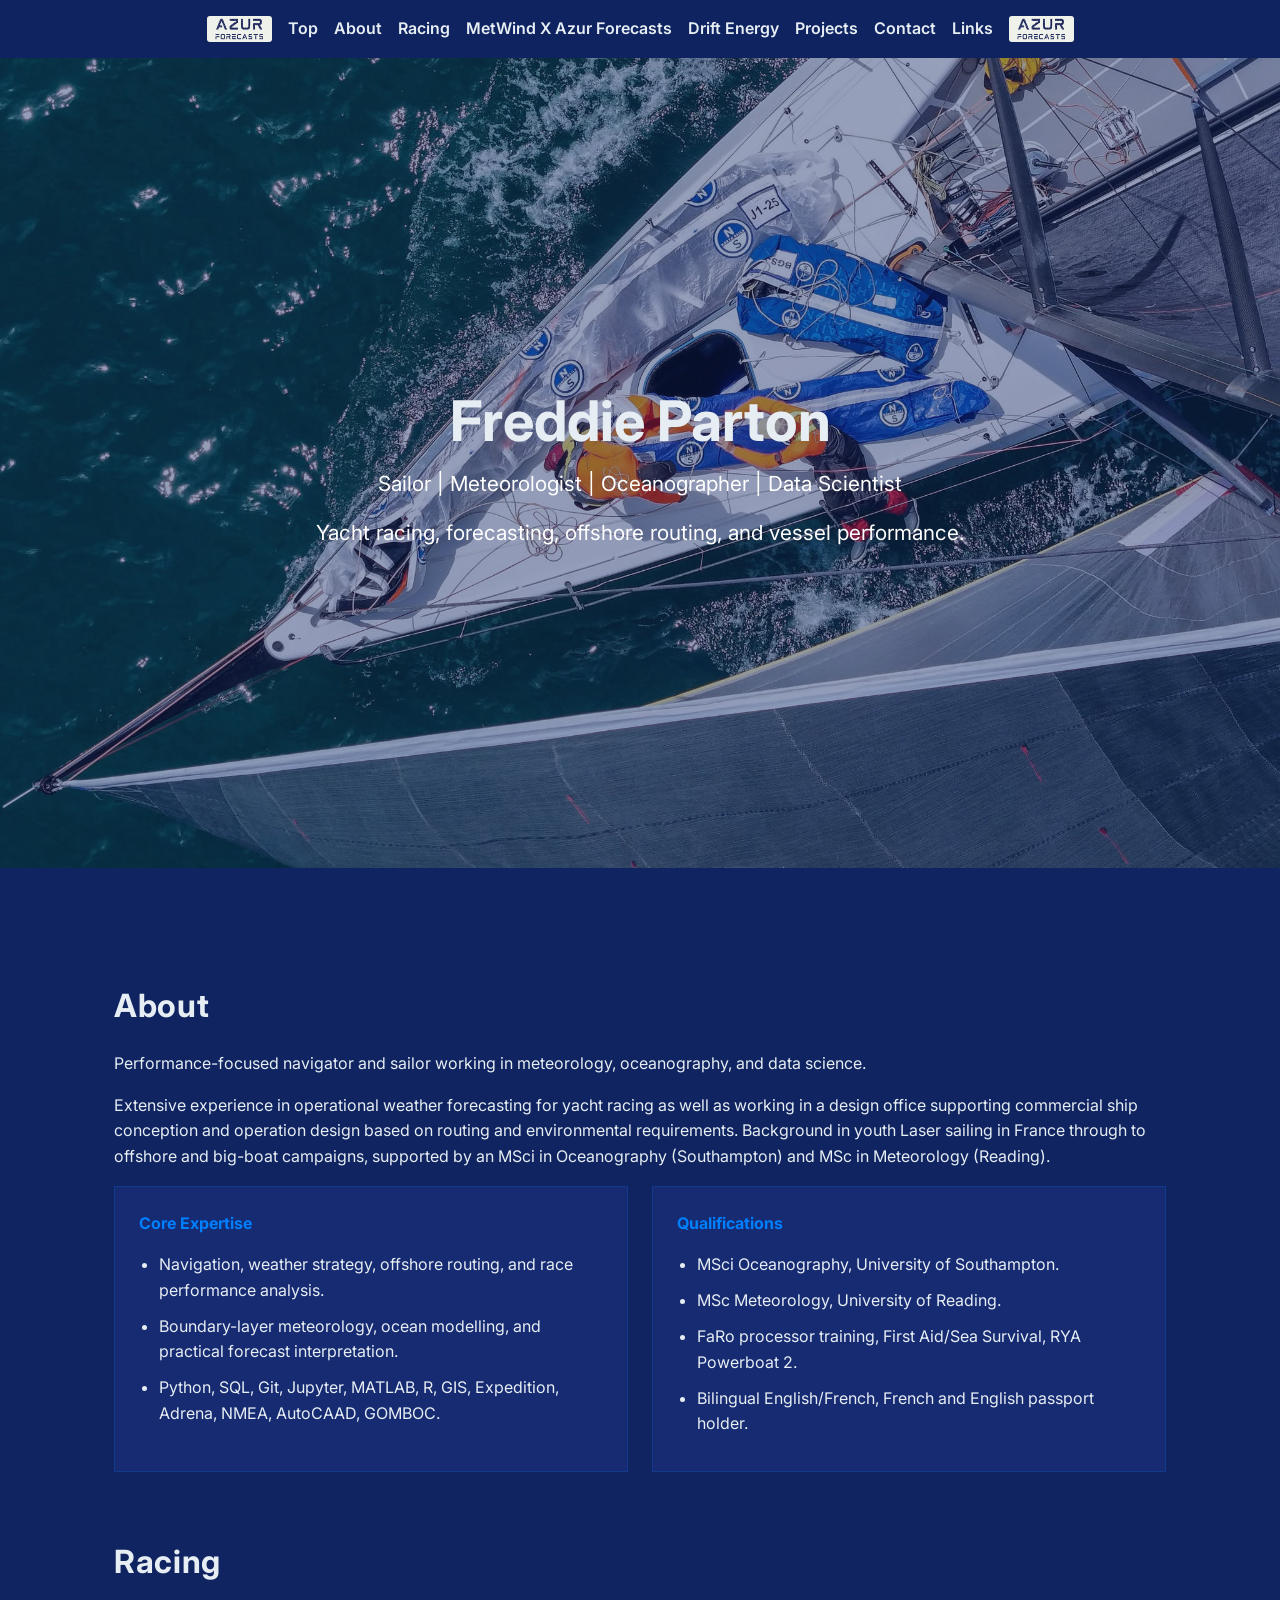
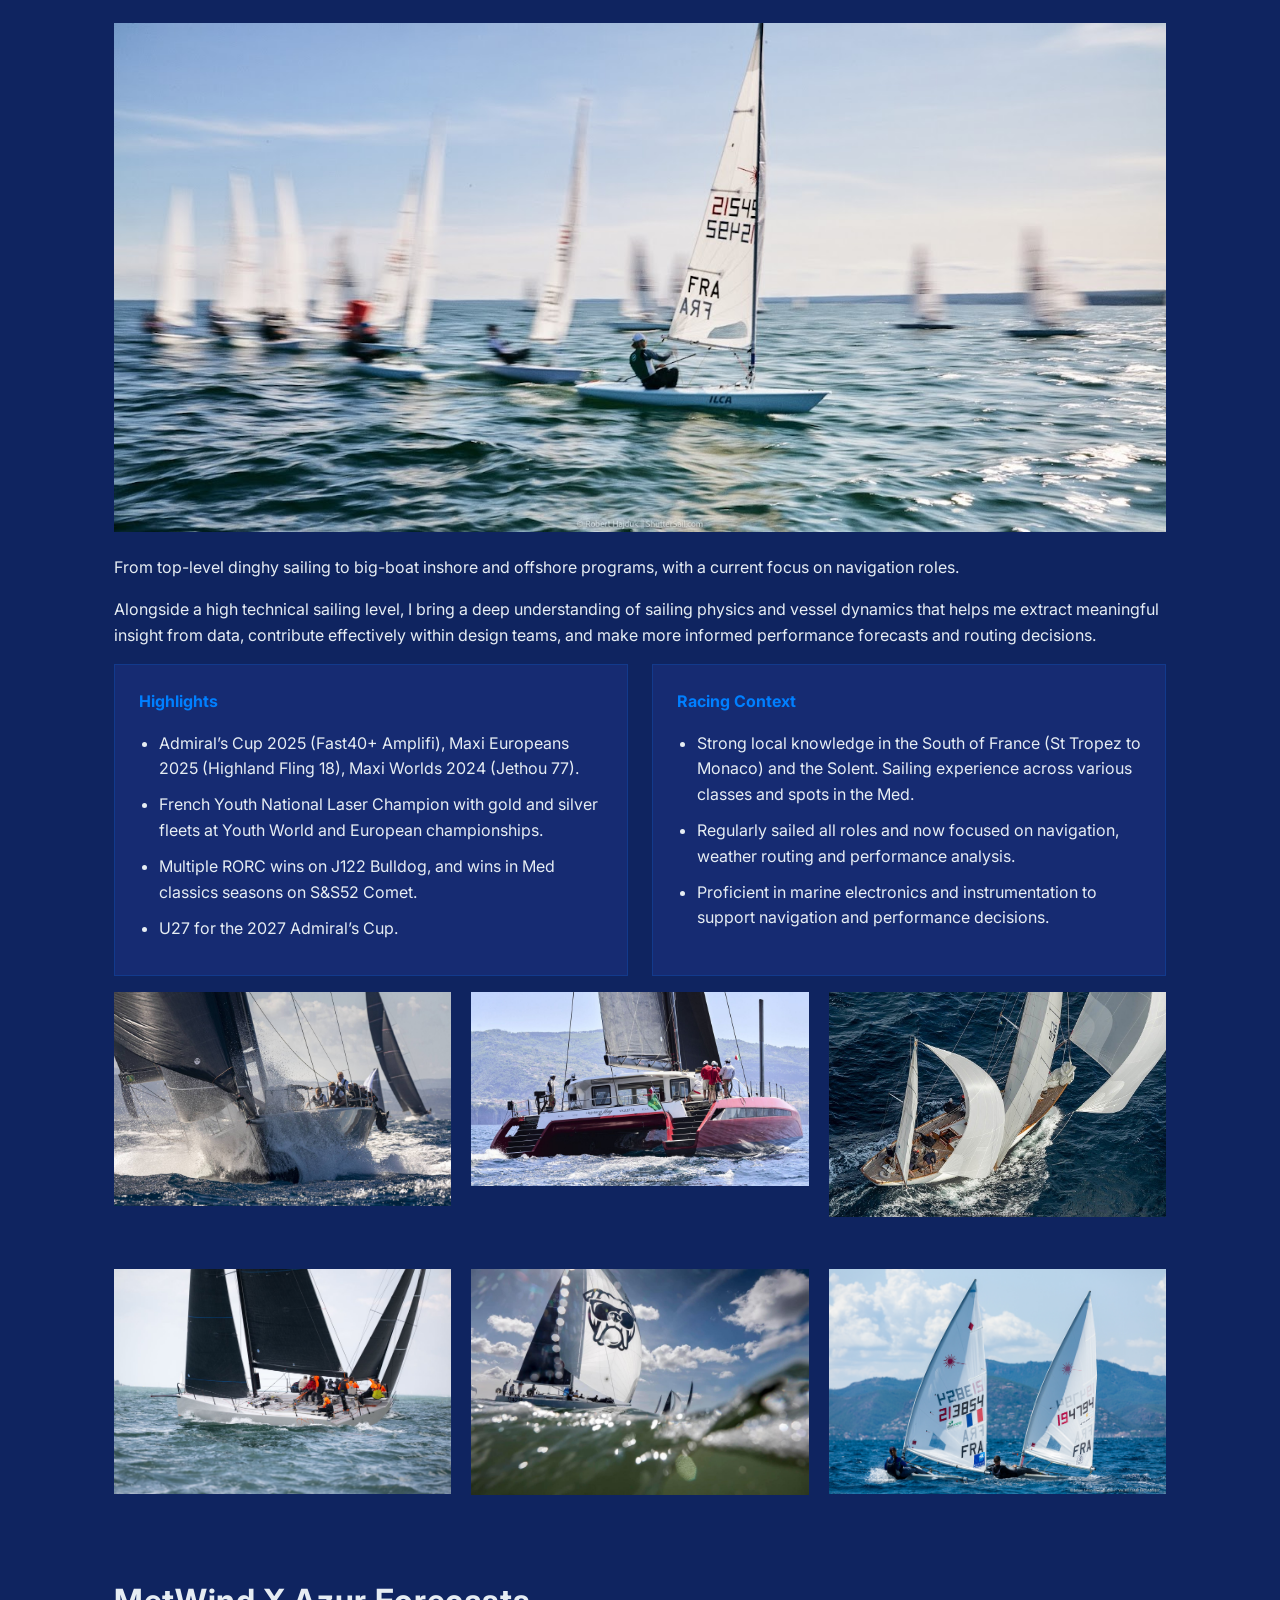
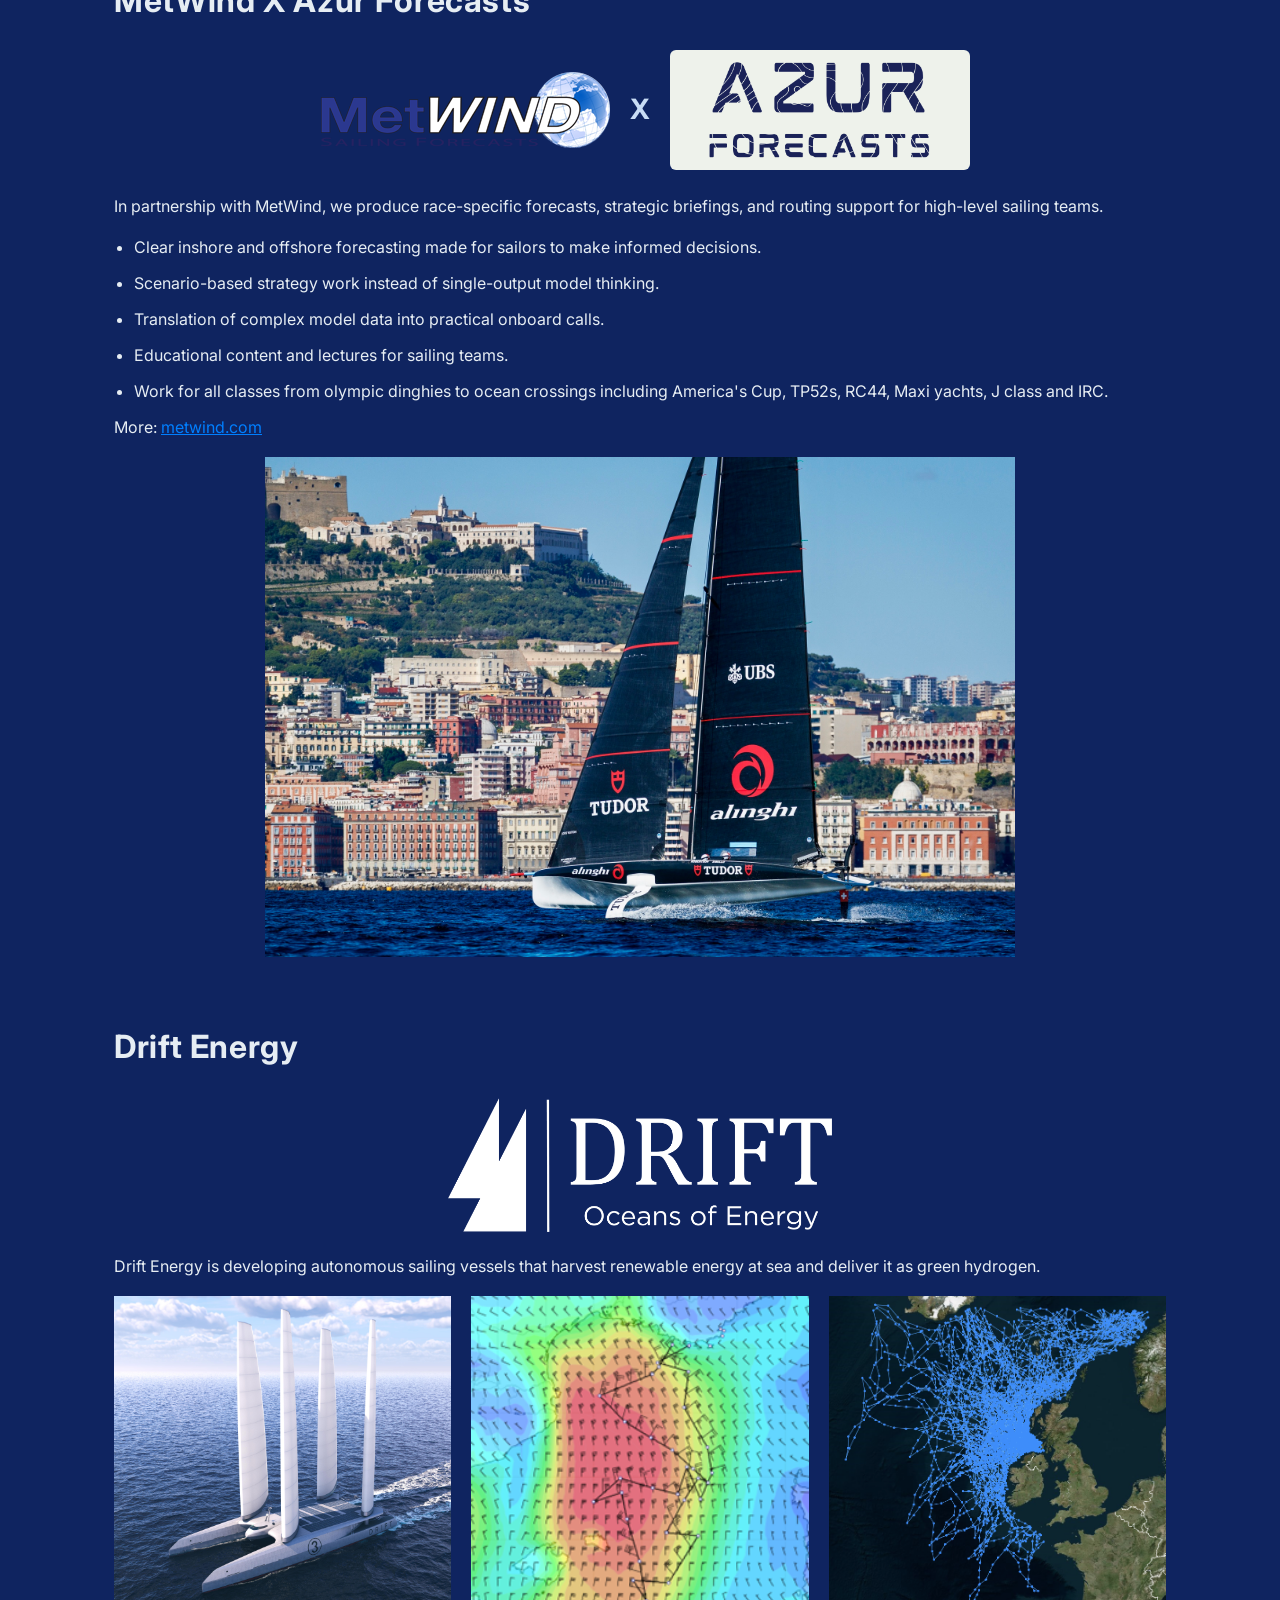
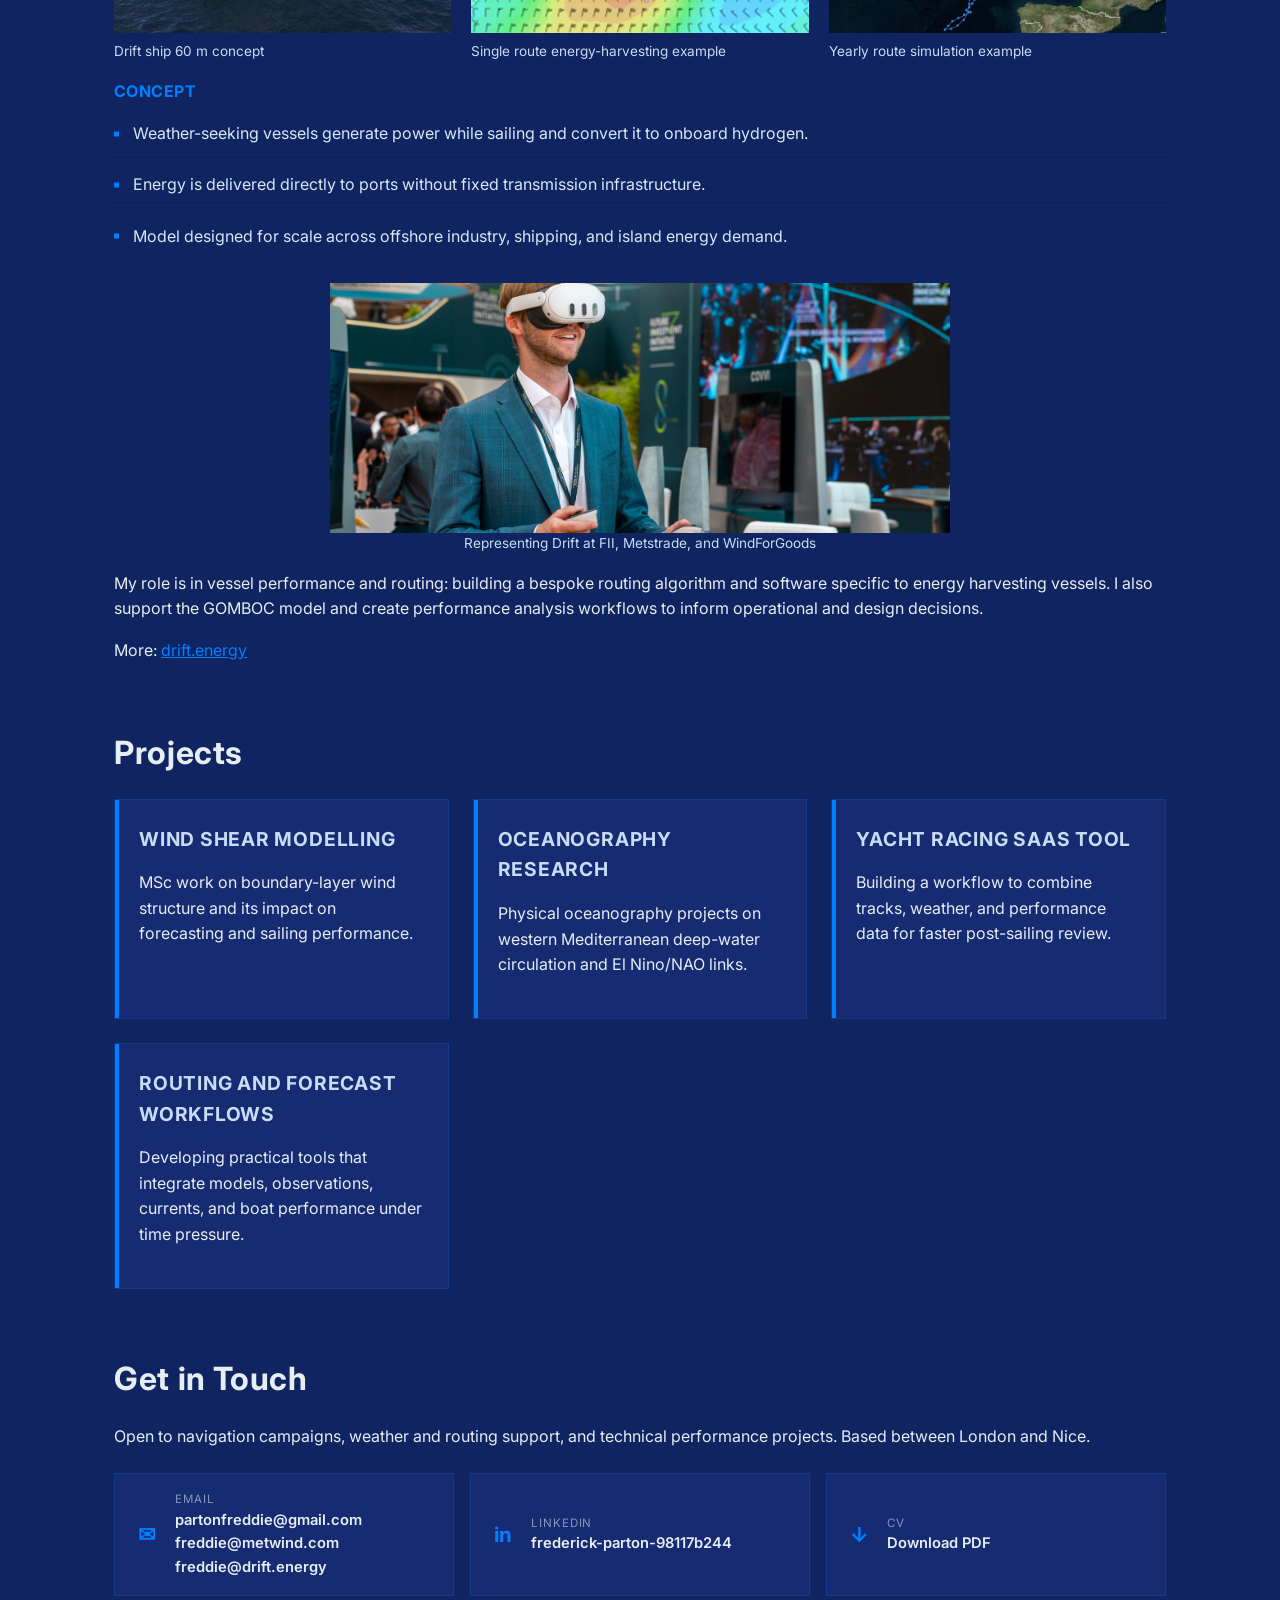
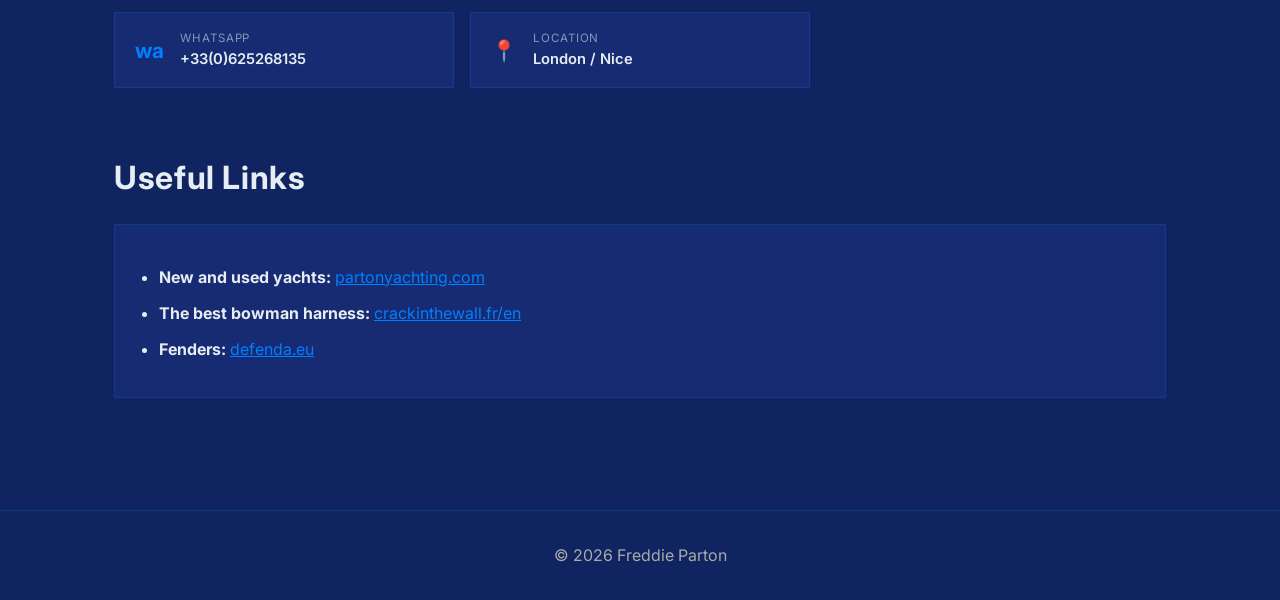
==== commit dfaacb6d: "adding logo and alinghi mention" ====
--- a/index.html
+++ b/index.html
@@ -12,14 +12,16 @@
 <body>
 
 <nav>
+  <img src="images/AF_Horizontal_Blanc-BleuF.png" class="nav-logo" alt="Azur Forecasts logo">
   <a href="#top">Top</a>
   <a href="#about">About</a>
   <a href="#racing">Racing</a>
-  <a href="#metwind">MetWind</a>
+  <a href="#metwind">MetWind X Azur Forecasts</a>
   <a href="#drift">Drift Energy</a>
   <a href="#projects">Projects</a>
   <a href="#contact">Contact</a>
   <a href="#links">Links</a>
+  <img src="images/AF_Horizontal_Blanc-BleuF.png" class="nav-logo" alt="" aria-hidden="true">
 </nav>
 
 <section class="hero" id="top">
@@ -96,20 +98,26 @@
   </section>
 
   <section id="metwind">
-    <h2>MetWind</h2>
-    <a href="https://metwind.com/" target="_blank" rel="noopener noreferrer" aria-label="Visit MetWind website" class="logo-link">
-      <img src="images/LogoMetWind.png" class="section-image section-logo" alt="MetWind logo">
-    </a>
-
-    <p>At MetWind, I produce race-specific forecasts, strategic briefings, and routing support for high-level sailing teams.</p>
+    <h2>MetWind X Azur Forecasts</h2>
+    <div class="partner-logos">
+      <a href="https://metwind.com/" target="_blank" rel="noopener noreferrer" aria-label="Visit MetWind website" class="partner-logo-link">
+        <img src="images/LogoMetWind.png" class="partner-logo" alt="MetWind logo">
+      </a>
+      <span class="partner-x" aria-hidden="true">X</span>
+      <img src="images/AF_Horizontal_Blanc-BleuF.png" class="partner-logo partner-logo-af" alt="Azur Forecasts logo">
+    </div>
+
+    <p>In partnership with MetWind, we produce race-specific forecasts, strategic briefings, and routing support for high-level sailing teams.</p>
     <ul>
       <li>Clear inshore and offshore forecasting made for sailors to make informed decisions.</li>
       <li>Scenario-based strategy work instead of single-output model thinking.</li>
       <li>Translation of complex model data into practical onboard calls.</li>
       <li>Educational content and lectures for sailing teams.</li>
-      <li>Work for all classes from olympic dinghies to ocean crossings including TP52s, RC44, Maxi yachts, J class and IRC.</li>
+      <li>Work for all classes from olympic dinghies to ocean crossings including America's Cup, TP52s, RC44, Maxi yachts, J class and IRC.</li>
     </ul>
     <p>More: <a href="https://metwind.com/" target="_blank" rel="noopener noreferrer">metwind.com</a></p>
+
+    <img src="images/alinghi.jpg" class="section-image section-image-medium" alt="Tudor Team Alinghi AC40 training">
   </section>
 
   <section id="drift">
--- a/css/styles.css
+++ b/css/styles.css
@@ -40,6 +40,7 @@
   display: flex;
   flex-wrap: wrap;
   justify-content: center;
+  align-items: center;
   gap: 0.35rem 1rem;
   z-index: 1000;
 }
@@ -52,6 +53,12 @@
 
 nav a:hover {
   color: #007FFF;
+}
+
+.nav-logo {
+  height: 26px;
+  width: auto;
+  border-radius: 3px;
 }
 
 /* ===== HERO ===== */
@@ -157,6 +164,44 @@
 .logo-link .section-logo {
   width: 100%;
   margin: 0;
+}
+
+.section-image-medium {
+  display: block;
+  width: min(100%, 750px);
+  margin: 1rem auto;
+}
+
+.partner-logos {
+  display: flex;
+  align-items: center;
+  justify-content: center;
+  flex-wrap: wrap;
+  gap: 1.25rem;
+  margin: 1.5rem auto;
+}
+
+.partner-logo-link {
+  display: block;
+  outline: none;
+}
+
+.partner-logo {
+  display: block;
+  height: 76px;
+  width: auto;
+  max-width: 100%;
+}
+
+.partner-logo-af {
+  height: 120px;
+  border-radius: 6px;
+}
+
+.partner-x {
+  font-size: 1.75rem;
+  font-weight: 700;
+  color: #c8dcf5;
 }
 
 .drift-hero-media {
